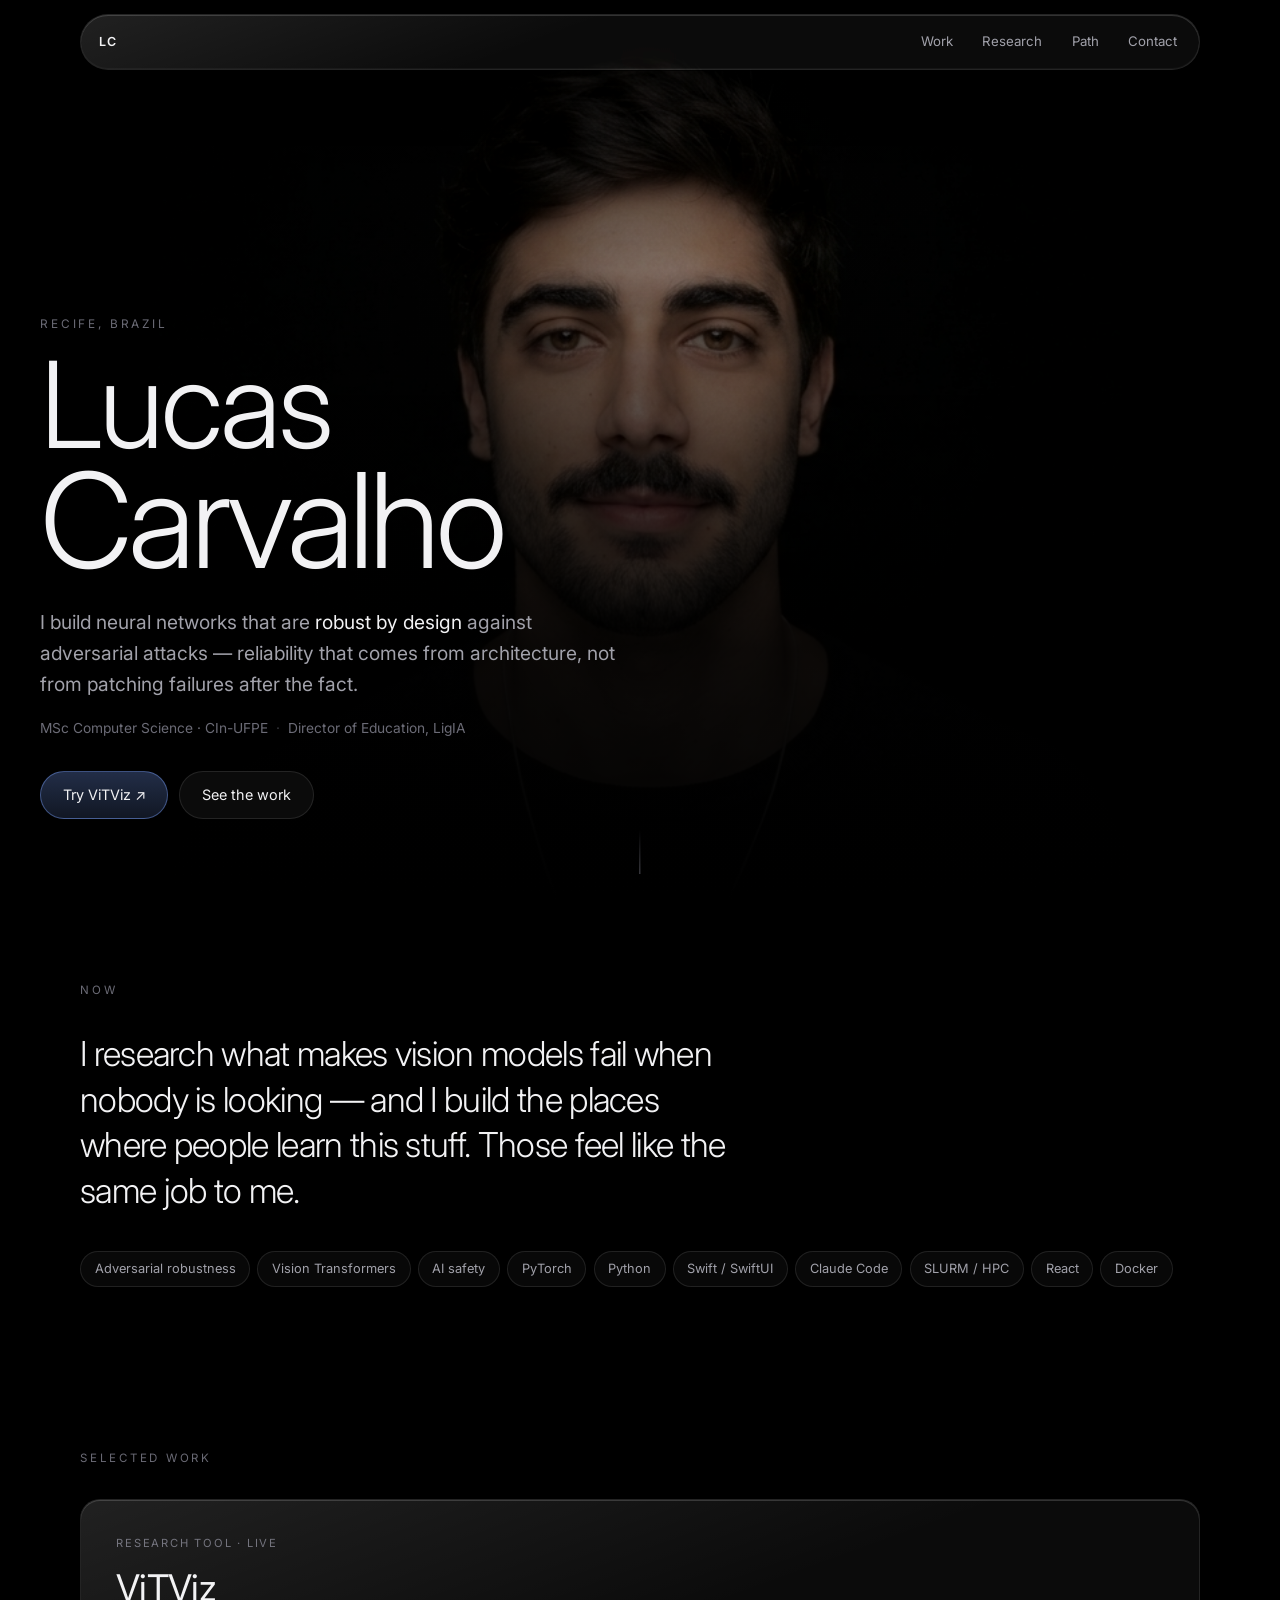
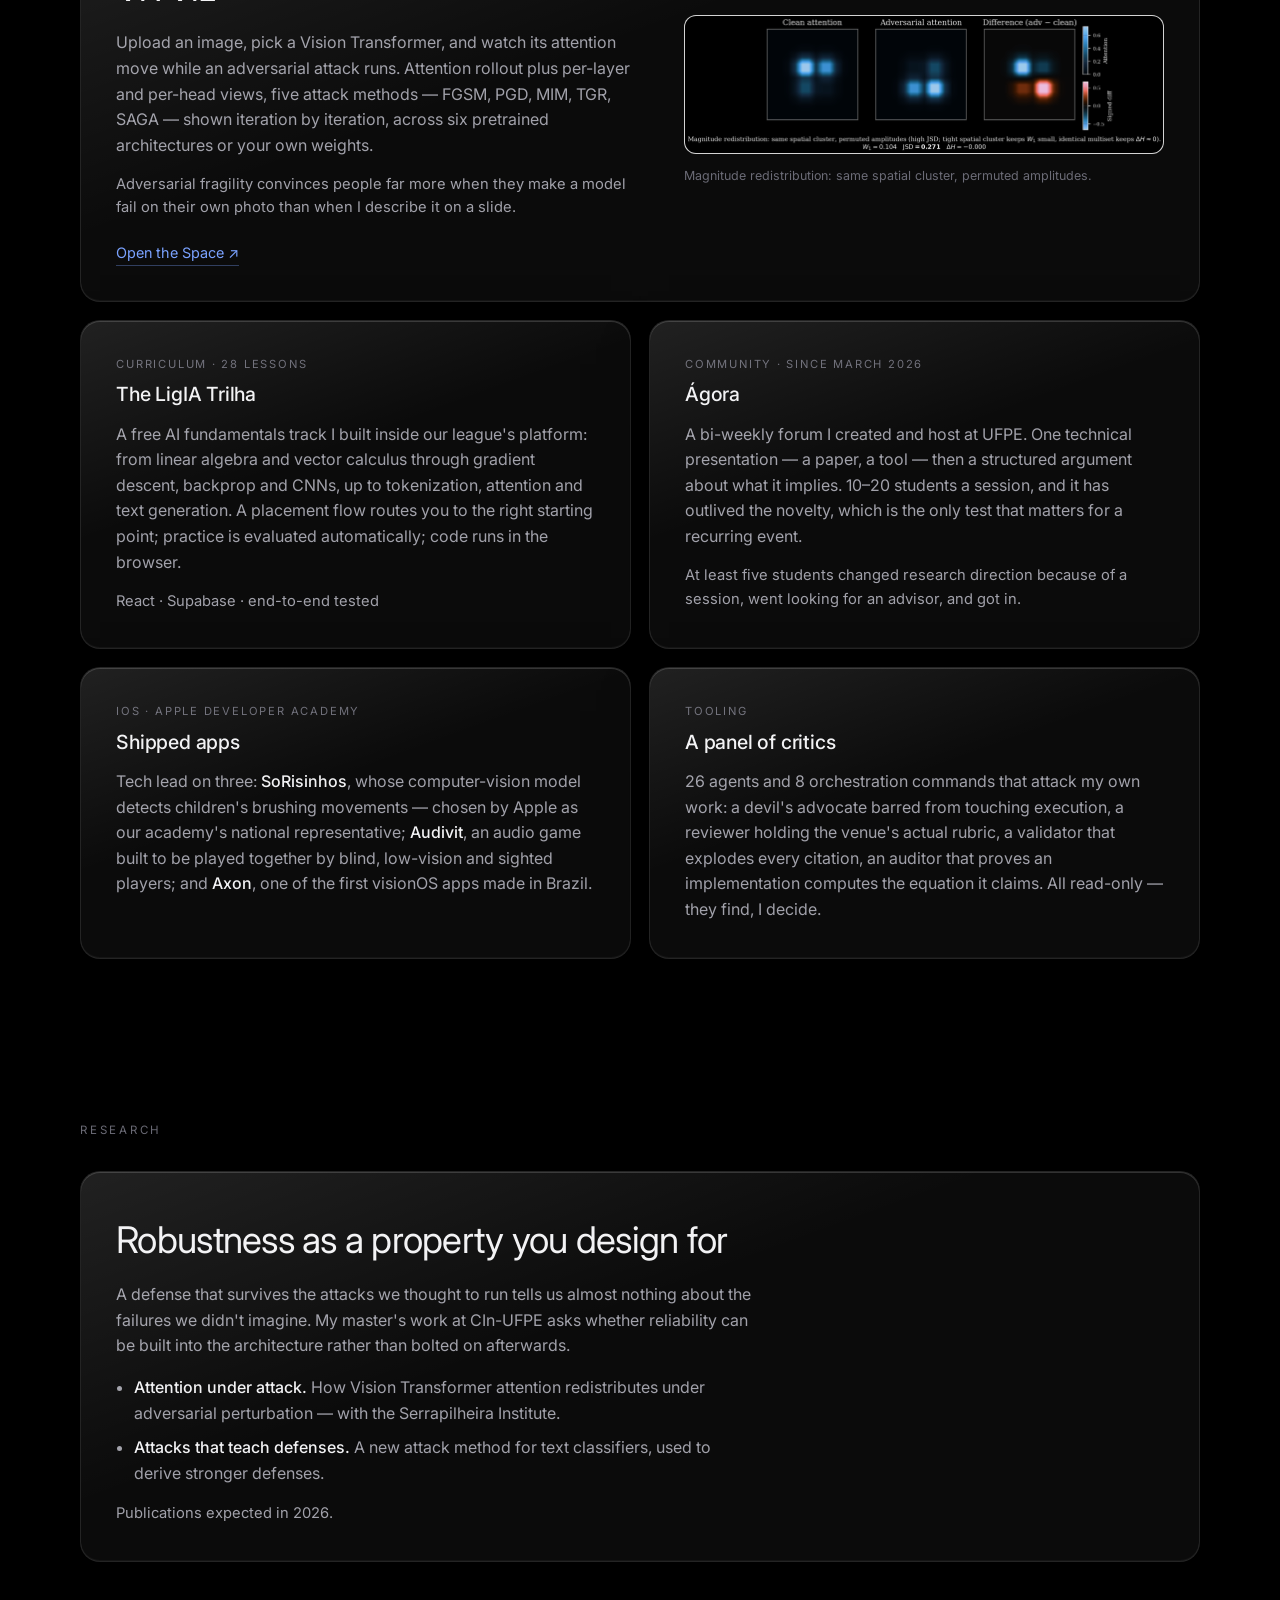
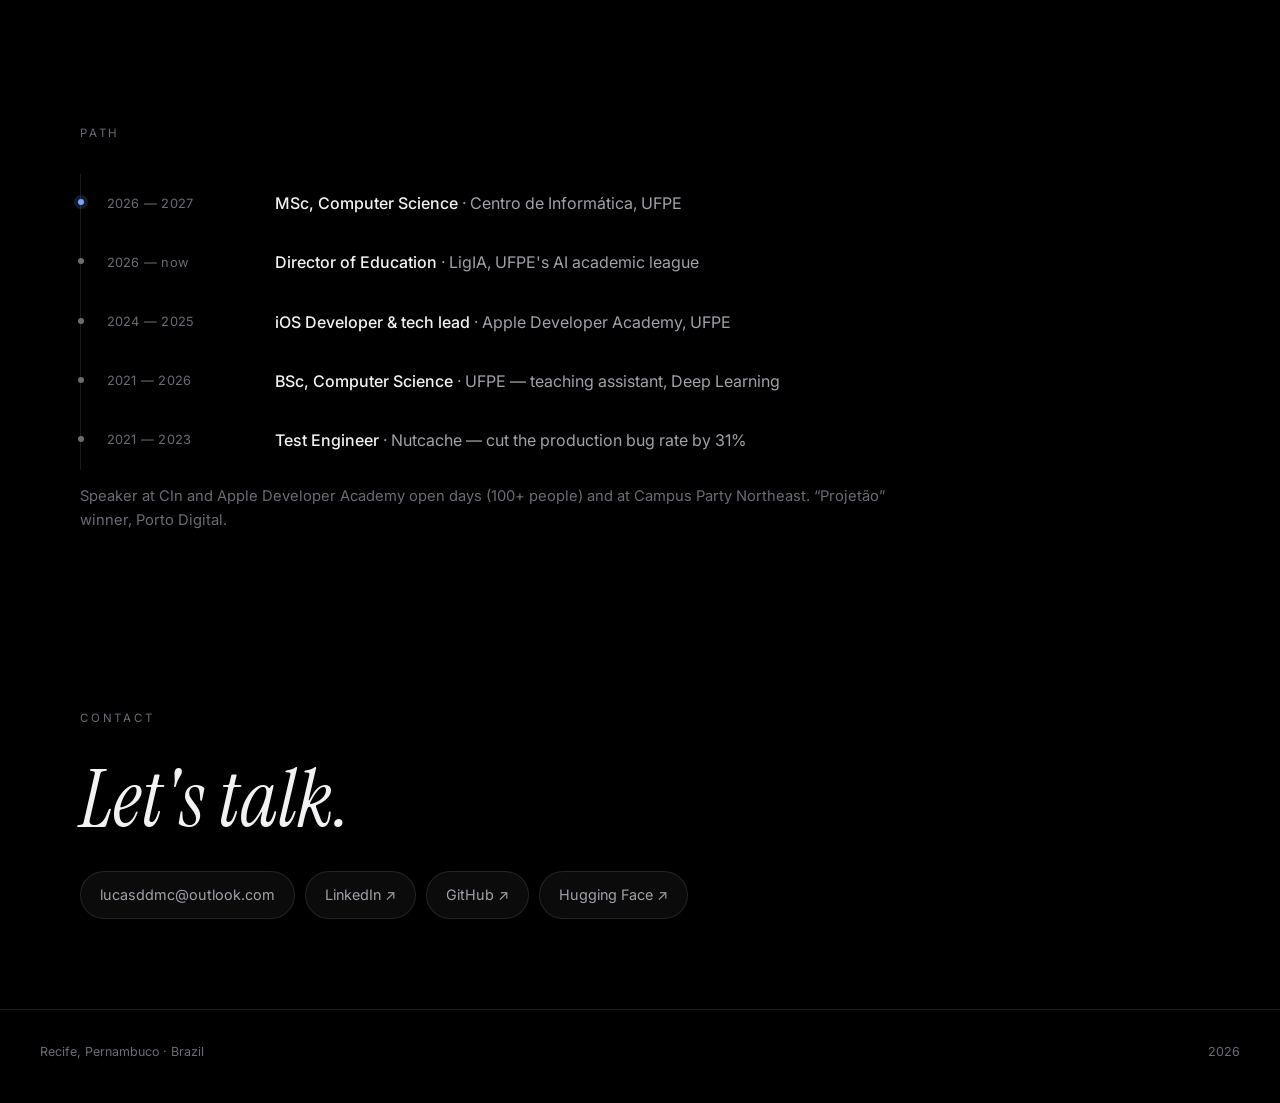
==== index.html @ 3b8b15ee "Personal site: black glass portfolio with scroll-driven animation Static single-page site — no build" ====
<!DOCTYPE html>
<html lang="en">
<head>
<meta charset="utf-8">
<meta name="viewport" content="width=device-width, initial-scale=1">
<title>Lucas Carvalho — Adversarial robustness, CIn-UFPE</title>
<meta name="description" content="MSc student at CIn-UFPE researching deep neural networks robust by design against adversarial attacks. Director of Education at LigIA.">
<meta name="color-scheme" content="dark">
<meta property="og:title" content="Lucas Carvalho">
<meta property="og:description" content="Adversarial robustness by design. CIn-UFPE.">
<meta property="og:type" content="profile">
<link rel="preconnect" href="https://fonts.googleapis.com">
<link rel="preconnect" href="https://fonts.gstatic.com" crossorigin>
<link href="https://fonts.googleapis.com/css2?family=Inter:wght@300;400;500;600&family=Instrument+Serif:ital@0;1&display=swap" rel="stylesheet">
<link rel="stylesheet" href="styles.css">
</head>
<body>

<div class="progress" aria-hidden="true"></div>

<nav class="nav glass" aria-label="Primary">
  <a class="nav-mark" href="#top">LC</a>
  <div class="nav-links">
    <a href="#work">Work</a>
    <a href="#research">Research</a>
    <a href="#path">Path</a>
    <a href="#contact">Contact</a>
  </div>
</nav>

<!-- ───────────────────────── HERO ───────────────────────── -->
<header class="hero" id="top">
  <div class="hero-media" aria-hidden="true">
    <picture>
      <source media="(max-width: 820px)" srcset="assets/hero-portrait.jpg">
      <img src="assets/hero-landscape.jpg" alt="" fetchpriority="high">
    </picture>
    <div class="hero-scrim"></div>
  </div>

  <div class="hero-body">
    <p class="eyebrow">Recife, Brazil</p>
    <h1>Lucas<br><span class="surname">Carvalho</span></h1>
    <p class="lede">
      I build neural networks that are <em>robust by design</em> against adversarial
      attacks — reliability that comes from architecture, not from patching failures
      after the fact.
    </p>
    <div class="hero-meta">
      <span>MSc Computer Science · CIn-UFPE</span>
      <span class="dot">·</span>
      <span>Director of Education, LigIA</span>
    </div>
    <div class="hero-cta">
      <a class="btn btn-primary" href="https://huggingface.co/spaces/lucasddmc/ViTViz" target="_blank" rel="noopener">Try ViTViz ↗</a>
      <a class="btn" href="#work">See the work</a>
    </div>
  </div>

  <div class="scroll-hint" aria-hidden="true"><span></span></div>
</header>

<main>

<!-- ───────────────────────── NOW ───────────────────────── -->
<section class="section" id="now">
  <div class="wrap narrow reveal">
    <p class="kicker">Now</p>
    <p class="big-text">
      I research what makes vision models fail when nobody is looking — and I build
      the places where people learn this stuff. Those feel like the same job to me.
    </p>
    <div class="chips">
      <span>Adversarial robustness</span><span>Vision Transformers</span>
      <span>AI safety</span><span>PyTorch</span><span>Python</span>
      <span>Swift / SwiftUI</span><span>Claude Code</span><span>SLURM / HPC</span>
      <span>React</span><span>Docker</span>
    </div>
  </div>
</section>

<!-- ───────────────────────── WORK ───────────────────────── -->
<section class="section" id="work">
  <div class="wrap">
    <p class="kicker reveal">Selected work</p>

    <!-- ViTViz -->
    <article class="card glass reveal feature">
      <div class="card-copy">
        <p class="tag">Research tool · live</p>
        <h2>ViTViz</h2>
        <p>
          Upload an image, pick a Vision Transformer, and watch its attention move
          while an adversarial attack runs. Attention rollout plus per-layer and
          per-head views, five attack methods — FGSM, PGD, MIM, TGR, SAGA — shown
          iteration by iteration, across six pretrained architectures or your own
          weights.
        </p>
        <p class="muted">
          Adversarial fragility convinces people far more when they make a model
          fail on their own photo than when I describe it on a slide.
        </p>
        <a class="link" href="https://huggingface.co/spaces/lucasddmc/ViTViz" target="_blank" rel="noopener">Open the Space ↗</a>
      </div>
      <figure class="card-figure">
        <img class="invertible" src="assets/magnitude_redistribution.png" alt="Clean attention, adversarial attention, and their signed difference across a Vision Transformer">
        <figcaption>Magnitude redistribution: same spatial cluster, permuted amplitudes.</figcaption>
      </figure>
    </article>

    <div class="grid">
      <!-- Trilha -->
      <article class="card glass reveal">
        <p class="tag">Curriculum · 28 lessons</p>
        <h3>The LigIA Trilha</h3>
        <p>
          A free AI fundamentals track I built inside our league's platform: from
          linear algebra and vector calculus through gradient descent, backprop and
          CNNs, up to tokenization, attention and text generation. A placement flow
          routes you to the right starting point; practice is evaluated
          automatically; code runs in the browser.
        </p>
        <p class="muted">React · Supabase · end-to-end tested</p>
      </article>

      <!-- Ágora -->
      <article class="card glass reveal">
        <p class="tag">Community · since March 2026</p>
        <h3>Ágora</h3>
        <p>
          A bi-weekly forum I created and host at UFPE. One technical presentation —
          a paper, a tool — then a structured argument about what it implies.
          10–20 students a session, and it has outlived the novelty, which is the
          only test that matters for a recurring event.
        </p>
        <p class="muted">At least five students changed research direction because of a session, went looking for an advisor, and got in.</p>
      </article>

      <!-- Apple -->
      <article class="card glass reveal">
        <p class="tag">iOS · Apple Developer Academy</p>
        <h3>Shipped apps</h3>
        <p>
          Tech lead on three: <strong>SoRisinhos</strong>, whose computer-vision model
          detects children's brushing movements — chosen by Apple as our academy's
          national representative; <strong>Audivit</strong>, an audio game built to be
          played together by blind, low-vision and sighted players; and
          <strong>Axon</strong>, one of the first visionOS apps made in Brazil.
        </p>
      </article>

      <!-- Agents -->
      <article class="card glass reveal">
        <p class="tag">Tooling</p>
        <h3>A panel of critics</h3>
        <p>
          26 agents and 8 orchestration commands that attack my own work: a devil's
          advocate barred from touching execution, a reviewer holding the venue's
          actual rubric, a validator that explodes every citation, an auditor that
          proves an implementation computes the equation it claims. All read-only —
          they find, I decide.
        </p>
      </article>
    </div>
  </div>
</section>

<!-- ───────────────────────── RESEARCH ───────────────────────── -->
<section class="section" id="research">
  <div class="wrap narrow">
    <p class="kicker reveal">Research</p>
    <div class="card glass reveal">
      <h2>Robustness as a property you design for</h2>
      <p>
        A defense that survives the attacks we thought to run tells us almost nothing
        about the failures we didn't imagine. My master's work at CIn-UFPE asks
        whether reliability can be built into the architecture rather than bolted on
        afterwards.
      </p>
      <ul class="list">
        <li><strong>Attention under attack.</strong> How Vision Transformer attention redistributes under adversarial perturbation — with the Serrapilheira Institute.</li>
        <li><strong>Attacks that teach defenses.</strong> A new attack method for text classifiers, used to derive stronger defenses.</li>
      </ul>
      <p class="muted">Publications expected in 2026.</p>
    </div>
  </div>
</section>

<!-- ───────────────────────── PATH ───────────────────────── -->
<section class="section" id="path">
  <div class="wrap narrow">
    <p class="kicker reveal">Path</p>
    <ol class="timeline">
      <li class="reveal"><span class="when">2026 — 2027</span><span class="what"><strong>MSc, Computer Science</strong> · Centro de Informática, UFPE</span></li>
      <li class="reveal"><span class="when">2026 — now</span><span class="what"><strong>Director of Education</strong> · LigIA, UFPE's AI academic league</span></li>
      <li class="reveal"><span class="when">2024 — 2025</span><span class="what"><strong>iOS Developer &amp; tech lead</strong> · Apple Developer Academy, UFPE</span></li>
      <li class="reveal"><span class="when">2021 — 2026</span><span class="what"><strong>BSc, Computer Science</strong> · UFPE — teaching assistant, Deep Learning</span></li>
      <li class="reveal"><span class="when">2021 — 2023</span><span class="what"><strong>Test Engineer</strong> · Nutcache — cut the production bug rate by 31%</span></li>
    </ol>
    <p class="muted reveal center">
      Speaker at CIn and Apple Developer Academy open days (100+ people) and at
      Campus Party Northeast. “Projetão” winner, Porto Digital.
    </p>
  </div>
</section>

<!-- ───────────────────────── CONTACT ───────────────────────── -->
<section class="section contact" id="contact">
  <div class="wrap narrow reveal">
    <p class="kicker">Contact</p>
    <h2 class="serif big">Let's talk.</h2>
    <div class="contact-links">
      <a href="mailto:lucasddmc@outlook.com">lucasddmc@outlook.com</a>
      <a href="https://www.linkedin.com/in/lucas-carvalho-computer-science" target="_blank" rel="noopener">LinkedIn ↗</a>
      <a href="https://github.com/lucasddmc" target="_blank" rel="noopener">GitHub ↗</a>
      <a href="https://huggingface.co/spaces/lucasddmc/ViTViz" target="_blank" rel="noopener">Hugging Face ↗</a>
    </div>
  </div>
</section>

</main>

<footer class="footer">
  <span>Recife, Pernambuco · Brazil</span>
  <span id="year"></span>
</footer>

<script src="main.js" defer></script>
</body>
</html>
---- styles.css ----
/* ============================================================
   Lucas Carvalho — portfolio
   Pure black · liquid glass · scroll-driven animation
   ============================================================ */

:root{
  --bg:            #000000;
  --bg-raise:      #08080a;
  --ink:           #f2f2f4;
  --ink-dim:       #a1a1aa;
  --ink-faint:     #6b6b76;
  --accent:        #7aa2ff;
  --accent-warm:   #ffb08a;
  --rule:          rgba(255,255,255,.10);

  /* liquid glass */
  --glass-bg:      rgba(255,255,255,.045);
  --glass-brd:     rgba(255,255,255,.10);
  --glass-blur:    blur(22px) saturate(180%);
  --glass-shadow:
      inset 0 1px 0 rgba(255,255,255,.16),
      inset 0 -1px 0 rgba(255,255,255,.04),
      0 1px 0 rgba(0,0,0,.6),
      0 24px 60px -20px rgba(0,0,0,.9);

  --pad:           clamp(1.25rem, 4vw, 2.5rem);
  --maxw:          1120px;
  --radius:        20px;
}

*,*::before,*::after{ box-sizing:border-box; }

html{ scroll-behavior:smooth; }
@media (prefers-reduced-motion: reduce){ html{ scroll-behavior:auto; } }

body{
  margin:0;
  background:var(--bg);
  color:var(--ink);
  font-family:"Inter",-apple-system,BlinkMacSystemFont,"Segoe UI",Roboto,sans-serif;
  font-weight:400;
  line-height:1.6;
  -webkit-font-smoothing:antialiased;
  text-rendering:optimizeLegibility;
  overflow-x:hidden;
}

img{ max-width:100%; display:block; }
a{ color:inherit; }

.serif{ font-family:"Instrument Serif",Georgia,serif; font-weight:400; font-style:italic; }

/* ── ambient glow so pure black isn't flat ─────────────────── */
body::before{
  content:""; position:fixed; inset:0; pointer-events:none; z-index:0;
  background:
    radial-gradient(60rem 40rem at 78% -10%, rgba(122,162,255,.10), transparent 60%),
    radial-gradient(50rem 40rem at 8% 108%, rgba(255,176,138,.06), transparent 60%);
}

/* ── scroll progress (scroll-driven) ───────────────────────── */
.progress{
  position:fixed; top:0; left:0; height:2px; width:100%; z-index:60;
  transform-origin:0 50%; transform:scaleX(0);
  background:linear-gradient(90deg,var(--accent),var(--accent-warm));
  animation:grow linear both;
  animation-timeline:scroll(root block);
}
@keyframes grow{ to{ transform:scaleX(1); } }

/* ── glass primitive ───────────────────────────────────────── */
.glass{
  background:var(--glass-bg);
  border:1px solid var(--glass-brd);
  -webkit-backdrop-filter:var(--glass-blur);
  backdrop-filter:var(--glass-blur);
  box-shadow:var(--glass-shadow);
  position:relative;
  overflow:hidden;
}
/* specular sheen across the top edge */
.glass::after{
  content:""; position:absolute; inset:0; pointer-events:none;
  background:linear-gradient(160deg, rgba(255,255,255,.09) 0%, rgba(255,255,255,0) 42%);
}
@supports not ((backdrop-filter:blur(1px)) or (-webkit-backdrop-filter:blur(1px))){
  .glass{ background:rgba(20,20,24,.86); }
}

/* ── nav ───────────────────────────────────────────────────── */
.nav{
  position:fixed; z-index:50;
  top:.9rem; left:50%; transform:translateX(-50%);
  width:min(var(--maxw), calc(100vw - 2rem));
  display:flex; align-items:center; justify-content:space-between;
  padding:.5rem .5rem .5rem 1.1rem;
  border-radius:999px;
}
.nav-mark{
  font-weight:600; letter-spacing:.14em; font-size:.78rem;
  text-decoration:none; color:var(--ink);
}
.nav-links{ display:flex; gap:.15rem; }
.nav-links a{
  padding:.5rem .85rem; border-radius:999px;
  font-size:.83rem; color:var(--ink-dim); text-decoration:none;
  transition:color .25s ease, background .25s ease;
}
.nav-links a:hover{ color:var(--ink); background:rgba(255,255,255,.07); }
@media (max-width:560px){ .nav-links a:not(:last-child){ display:none; } }

/* ── hero ──────────────────────────────────────────────────── */
.hero{
  position:relative; z-index:1;
  min-height:100svh;
  display:flex; flex-direction:column; justify-content:flex-end;
  padding:0 var(--pad) clamp(3rem,9vh,6rem);
}
.hero-media{
  position:absolute; inset:0; overflow:hidden; z-index:-1;
  animation:heroOut linear both;
  animation-timeline:scroll(root block);
  animation-range:0 90vh;
}
@keyframes heroOut{
  to{ opacity:0; transform:scale(1.06); filter:blur(6px); }
}
.hero-media img{
  width:100%; height:100%; object-fit:cover;
  object-position:50% 30%;
  filter:grayscale(.08) contrast(1.04);
}
/* scrim: keeps the photo present but never fights the type */
.hero-scrim{
  position:absolute; inset:0;
  background:
    linear-gradient(180deg, rgba(0,0,0,.80) 0%, rgba(0,0,0,.30) 30%, rgba(0,0,0,.90) 72%, #000 100%),
    linear-gradient(90deg, rgba(0,0,0,.85) 0%, rgba(0,0,0,.20) 58%, rgba(0,0,0,.60) 100%);
}
@media (max-width:820px){
  .hero-media img{ object-position:50% 18%; }
  .hero-scrim{
    background:linear-gradient(180deg, rgba(0,0,0,.55) 0%, rgba(0,0,0,.25) 26%, rgba(0,0,0,.92) 72%, #000 100%);
  }
}

.hero-body{ max-width:min(46rem, 92vw); }
.eyebrow{
  margin:0 0 1rem; font-size:.74rem; letter-spacing:.24em; text-transform:uppercase;
  color:var(--ink-faint);
}
.hero h1{
  margin:0; font-weight:300; letter-spacing:-.03em; line-height:.92;
  font-size:clamp(3.2rem, 12vw, 7.5rem);
}
.hero h1 .surname{ display:inline-block; font-size:1.1em; letter-spacing:-.035em; color:var(--ink); }
.lede{
  margin:1.6rem 0 0; max-width:36rem;
  font-size:clamp(1rem,2.3vw,1.2rem); color:var(--ink-dim);
}
.lede em{ color:var(--ink); font-style:normal; }
.hero-meta{
  margin-top:1.1rem; display:flex; flex-wrap:wrap; gap:.5rem;
  font-size:.86rem; color:var(--ink-faint);
}
.dot{ opacity:.5; }
.hero-cta{ margin-top:2rem; display:flex; flex-wrap:wrap; gap:.7rem; }

.btn{
  display:inline-block; padding:.72rem 1.35rem; border-radius:999px;
  font-size:.9rem; text-decoration:none; color:var(--ink);
  border:1px solid var(--glass-brd); background:var(--glass-bg);
  -webkit-backdrop-filter:var(--glass-blur); backdrop-filter:var(--glass-blur);
  transition:transform .25s cubic-bezier(.2,.7,.3,1), background .25s ease, border-color .25s ease;
}
.btn:hover{ transform:translateY(-2px); background:rgba(255,255,255,.10); border-color:rgba(255,255,255,.2); }
.btn-primary{
  background:linear-gradient(180deg, rgba(122,162,255,.28), rgba(122,162,255,.14));
  border-color:rgba(122,162,255,.42);
}
.btn-primary:hover{ background:linear-gradient(180deg, rgba(122,162,255,.4), rgba(122,162,255,.2)); }

.scroll-hint{
  position:absolute; left:50%; bottom:1.6rem; transform:translateX(-50%);
  width:1px; height:44px; background:linear-gradient(180deg, transparent, var(--ink-faint));
  animation:heroOut linear both; animation-timeline:scroll(root block); animation-range:0 40vh;
}

/* ── layout ────────────────────────────────────────────────── */
.section{ position:relative; z-index:1; padding:clamp(4rem,9vh,6.5rem) var(--pad); }
.wrap{ width:100%; max-width:var(--maxw); margin-inline:auto; }
.wrap.narrow{ max-width:var(--maxw); }   /* mesmo trilho esquerdo de todas as seções */
.center{ max-width:52rem; }

.kicker{
  margin:0 0 2rem; font-size:.72rem; letter-spacing:.24em;
  text-transform:uppercase; color:var(--ink-faint);
}
.big-text{
  margin:0 0 2.4rem; max-width:42rem; font-weight:300; letter-spacing:-.02em; line-height:1.32;
  font-size:clamp(1.35rem,3.6vw,2.15rem); color:var(--ink);
}
.muted{ color:var(--ink-faint); font-size:.92rem; }

/* chips */
.chips{ display:flex; flex-wrap:wrap; gap:.45rem; }
.chips span{
  padding:.4rem .85rem; border-radius:999px; font-size:.8rem; color:var(--ink-dim);
  border:1px solid var(--rule); background:rgba(255,255,255,.03);
}

/* ── cards ─────────────────────────────────────────────────── */
.card{
  border-radius:var(--radius);
  padding:clamp(1.4rem,3.2vw,2.2rem);
  transition:transform .4s cubic-bezier(.2,.7,.3,1), border-color .4s ease, background .4s ease;
}
.card:hover{
  transform:translateY(-3px);
  border-color:rgba(255,255,255,.18);
  background:rgba(255,255,255,.06);
}
@media (prefers-reduced-motion: reduce){ .card:hover{ transform:none; } }
.card h2{ margin:.2rem 0 .8rem; font-weight:400; letter-spacing:-.02em; font-size:clamp(1.6rem,4vw,2.3rem); }
.card h3{ margin:.2rem 0 .7rem; font-weight:500; letter-spacing:-.01em; font-size:1.22rem; }
.card p{ margin:0 0 .9rem; color:var(--ink-dim); max-width:64ch; }
.card p:last-child{ margin-bottom:0; }
.card strong{ color:var(--ink); font-weight:500; }
.tag{
  font-size:.7rem !important; letter-spacing:.16em; text-transform:uppercase;
  color:var(--ink-faint) !important; margin:0 0 .35rem !important;
}

.feature{
  display:grid; gap:clamp(1.4rem,3vw,2.4rem);
  grid-template-columns:1.05fr .95fr; align-items:center;
  margin-bottom:1.1rem;
}
@media (max-width:860px){ .feature{ grid-template-columns:1fr; } }
.card-figure{ margin:0; }
.card-figure img{
  border-radius:12px; border:1px solid var(--rule); background:#fff;
}
/* matplotlib figures are white — flip them into the dark */
.invertible{ filter:invert(1) hue-rotate(180deg) saturate(1.15) brightness(.92); background:#000 !important; }
.card-figure figcaption{ margin-top:.7rem; font-size:.78rem; color:var(--ink-faint); }

.grid{ display:grid; gap:1.1rem; grid-template-columns:repeat(2,1fr); }
@media (max-width:780px){ .grid{ grid-template-columns:1fr; } }

.link{
  display:inline-block; margin-top:.4rem; font-size:.9rem;
  color:var(--accent); text-decoration:none;
  border-bottom:1px solid rgba(122,162,255,.35); padding-bottom:1px;
}
.link:hover{ border-bottom-color:var(--accent); }

.list{ margin:1rem 0; padding-left:1.1rem; color:var(--ink-dim); max-width:64ch; }
.list li{ margin-bottom:.55rem; }

/* ── timeline ──────────────────────────────────────────────── */
.timeline{ list-style:none; margin:0; padding:0; max-width:52rem; border-left:1px solid var(--rule); }
.timeline li{
  display:grid; grid-template-columns:9.5rem 1fr; gap:1rem;
  padding:1.05rem 0 1.05rem 1.6rem; position:relative;
}
.timeline li::before{
  content:""; position:absolute; left:-3.5px; top:1.55rem;
  width:6px; height:6px; border-radius:50%;
  background:var(--ink-faint); transition:background .3s ease;
}
.timeline li:first-child::before{ background:var(--accent); box-shadow:0 0 0 4px rgba(122,162,255,.16); }
.when{ font-size:.8rem; color:var(--ink-faint); letter-spacing:.02em; padding-top:.15rem; }
.what{ color:var(--ink-dim); }
.what strong{ color:var(--ink); font-weight:500; }
@media (max-width:640px){
  .timeline li{ grid-template-columns:1fr; gap:.15rem; }
}

/* ── contact ───────────────────────────────────────────────── */
.contact{ padding-bottom:clamp(4rem,10vh,7rem); }
.big{ font-size:clamp(2.6rem,9vw,5rem); margin:.2rem 0 2rem; line-height:1; }
.contact-links{ display:flex; flex-wrap:wrap; gap:.6rem; }
.contact-links a{
  padding:.7rem 1.2rem; border-radius:999px; font-size:.9rem;
  text-decoration:none; color:var(--ink-dim);
  border:1px solid var(--glass-brd); background:var(--glass-bg);
  -webkit-backdrop-filter:var(--glass-blur); backdrop-filter:var(--glass-blur);
  transition:color .25s ease, transform .25s cubic-bezier(.2,.7,.3,1), background .25s ease;
}
.contact-links a:hover{ color:var(--ink); transform:translateY(-2px); background:rgba(255,255,255,.09); }

.footer{
  position:relative; z-index:1;
  display:flex; justify-content:space-between; gap:1rem; flex-wrap:wrap;
  padding:2rem var(--pad) 2.6rem;
  border-top:1px solid var(--rule);
  font-size:.78rem; color:var(--ink-faint);
}

/* ── scroll-driven reveals ─────────────────────────────────── */
.reveal{
  animation:rise linear both;
  animation-timeline:view();
  animation-range:entry 8% cover 26%;
}
@keyframes rise{
  from{ opacity:0; transform:translateY(26px); filter:blur(5px); }
  to  { opacity:1; transform:none;            filter:blur(0);   }
}

/* fallback: no scroll-driven animation support → IntersectionObserver */
html.no-sda .reveal{
  opacity:0; transform:translateY(26px);
  transition:opacity .7s ease, transform .7s cubic-bezier(.2,.7,.3,1);
  animation:none;
}
html.no-sda .reveal.in{ opacity:1; transform:none; }
html.no-sda .progress,
html.no-sda .scroll-hint{ animation:none; }
html.no-sda .hero-media{ animation:none; }

@media (prefers-reduced-motion: reduce){
  .reveal,.progress,.hero-media,.scroll-hint{ animation:none !important; }
  .reveal{ opacity:1 !important; transform:none !important; filter:none !important; }
  html.no-sda .reveal{ opacity:1; transform:none; }
  .btn:hover,.contact-links a:hover{ transform:none; }
}
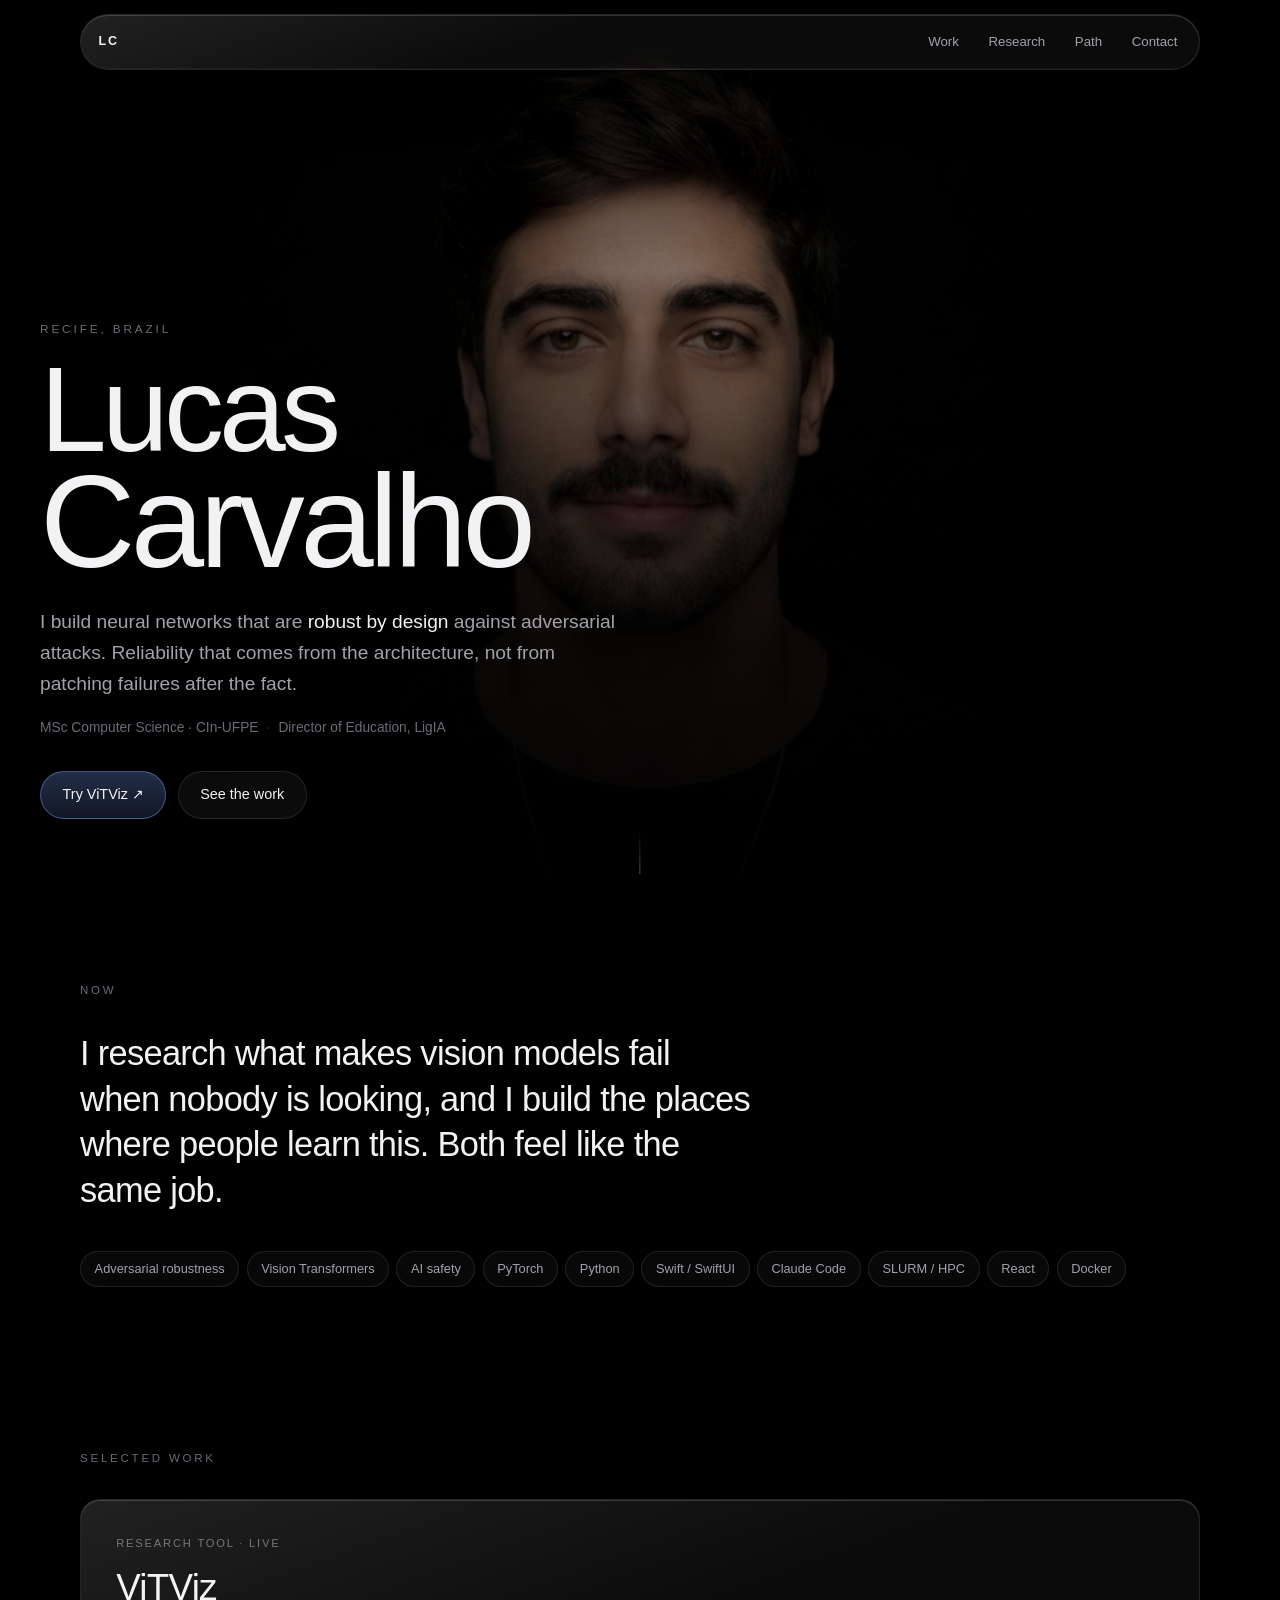
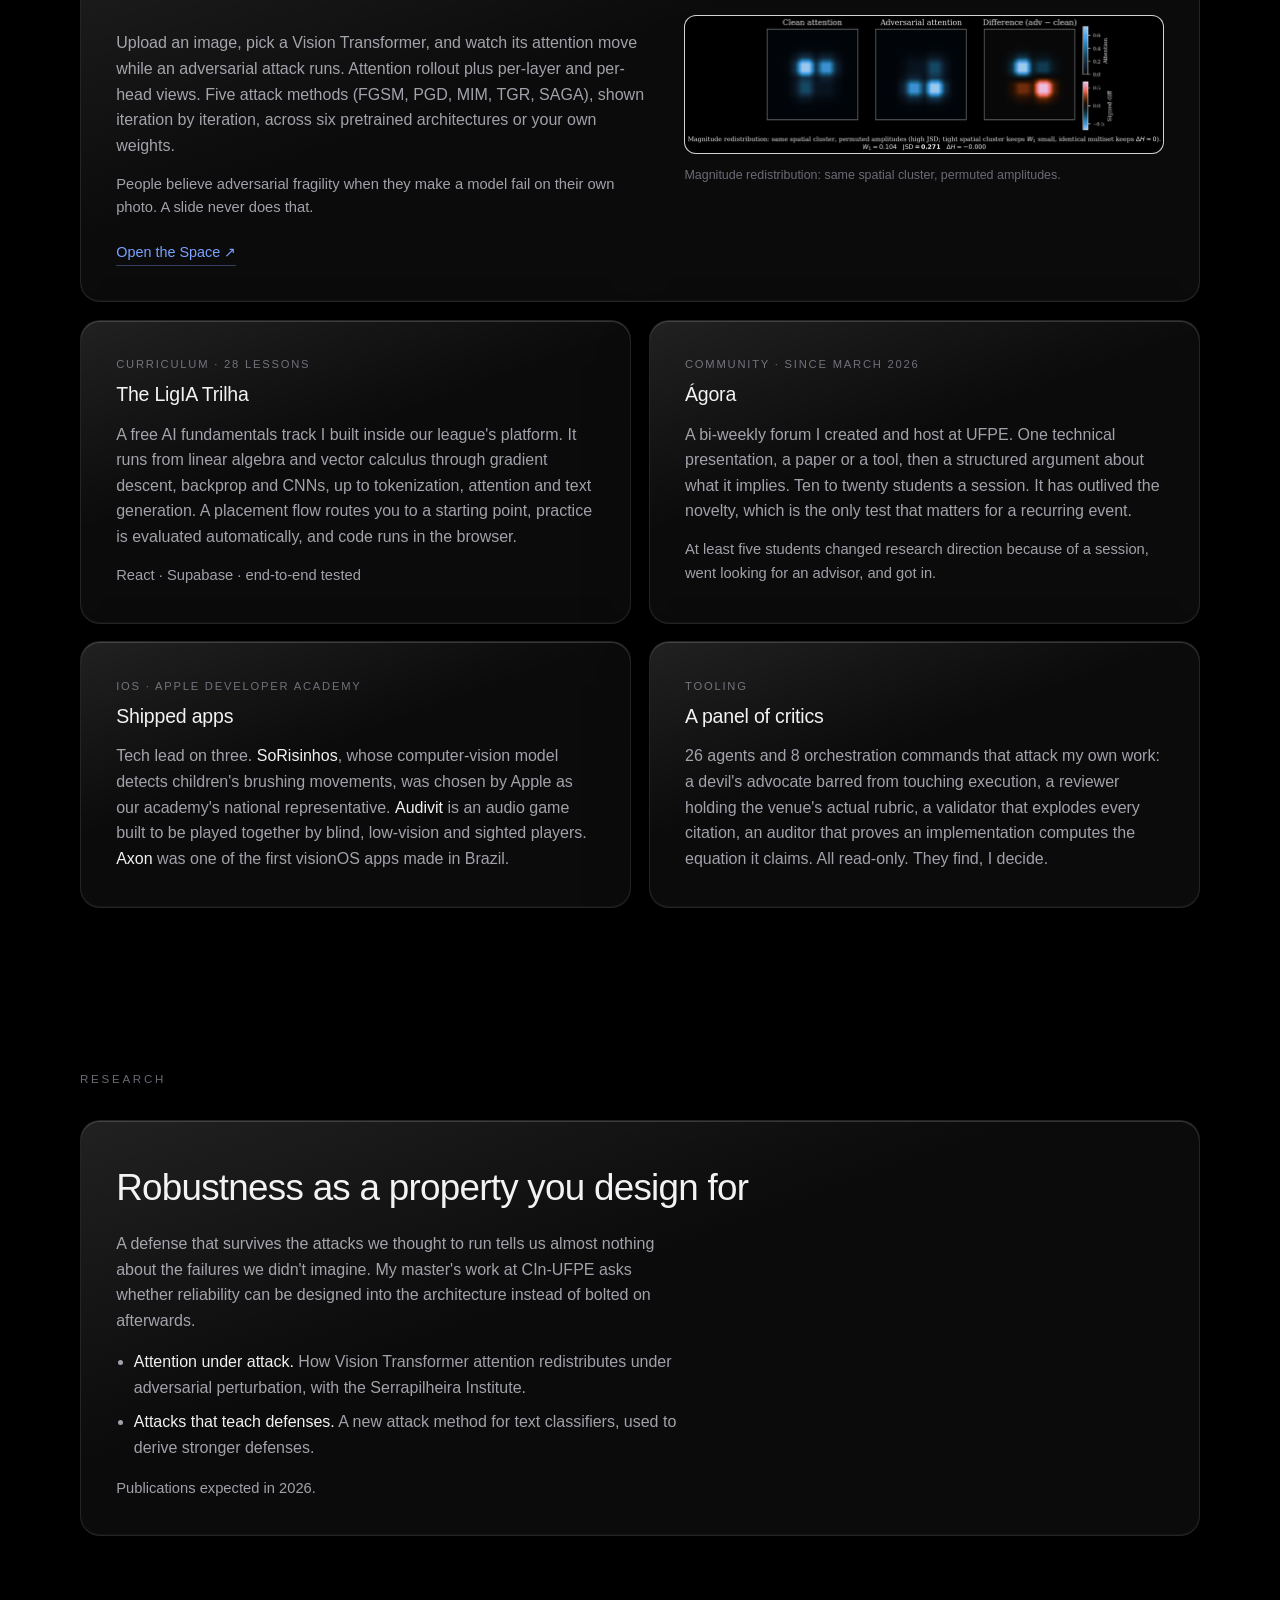
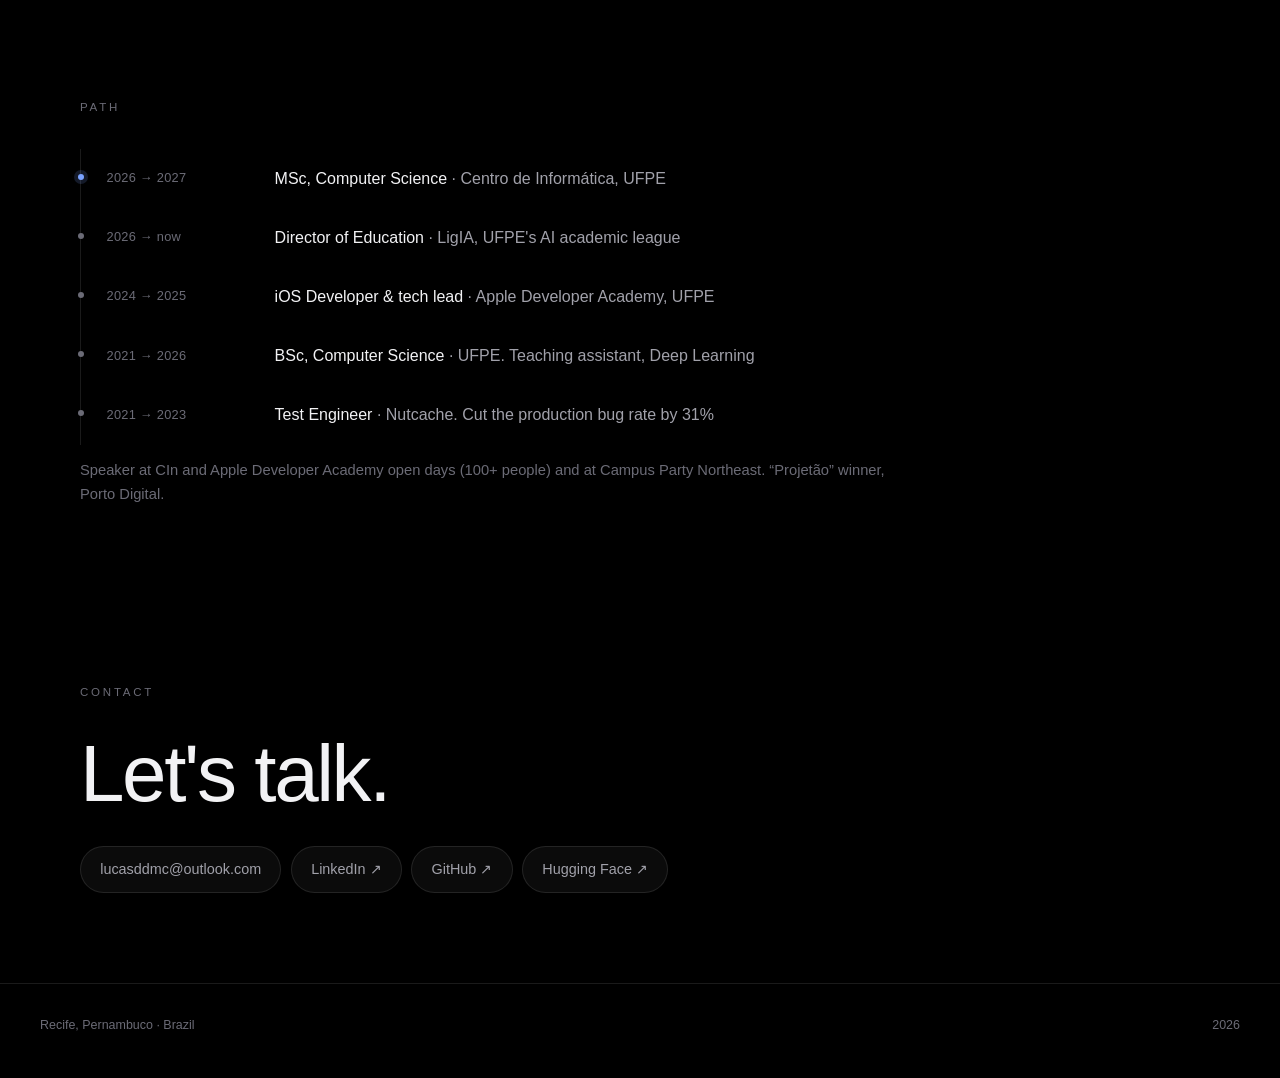
==== commit 8f23c582: "Rewrite the copy and change the typeface Copy: removed every em-dash from running prose, cut the sta" ====
--- a/index.html
+++ b/index.html
@@ -3,15 +3,15 @@
 <head>
 <meta charset="utf-8">
 <meta name="viewport" content="width=device-width, initial-scale=1">
-<title>Lucas Carvalho — Adversarial robustness, CIn-UFPE</title>
+<title>Lucas Carvalho · Adversarial robustness, CIn-UFPE</title>
 <meta name="description" content="MSc student at CIn-UFPE researching deep neural networks robust by design against adversarial attacks. Director of Education at LigIA.">
 <meta name="color-scheme" content="dark">
 <meta property="og:title" content="Lucas Carvalho">
 <meta property="og:description" content="Adversarial robustness by design. CIn-UFPE.">
 <meta property="og:type" content="profile">
-<link rel="preconnect" href="https://fonts.googleapis.com">
-<link rel="preconnect" href="https://fonts.gstatic.com" crossorigin>
-<link href="https://fonts.googleapis.com/css2?family=Inter:wght@300;400;500;600&family=Instrument+Serif:ital@0;1&display=swap" rel="stylesheet">
+<link rel="preconnect" href="https://api.fontshare.com">
+<link rel="preconnect" href="https://cdn.fontshare.com" crossorigin>
+<link rel="stylesheet" href="https://api.fontshare.com/v2/css?f%5B%5D=satoshi@300,400,500,700&f%5B%5D=switzer@300,400,500&display=swap">
 <link rel="stylesheet" href="styles.css">
 </head>
 <body>
@@ -43,8 +43,8 @@
     <h1>Lucas<br><span class="surname">Carvalho</span></h1>
     <p class="lede">
       I build neural networks that are <em>robust by design</em> against adversarial
-      attacks — reliability that comes from architecture, not from patching failures
-      after the fact.
+      attacks. Reliability that comes from the architecture, not from patching
+      failures after the fact.
     </p>
     <div class="hero-meta">
       <span>MSc Computer Science · CIn-UFPE</span>
@@ -67,8 +67,8 @@
   <div class="wrap narrow reveal">
     <p class="kicker">Now</p>
     <p class="big-text">
-      I research what makes vision models fail when nobody is looking — and I build
-      the places where people learn this stuff. Those feel like the same job to me.
+      I research what makes vision models fail when nobody is looking, and I build
+      the places where people learn this. Both feel like the same job.
     </p>
     <div class="chips">
       <span>Adversarial robustness</span><span>Vision Transformers</span>
@@ -92,13 +92,13 @@
         <p>
           Upload an image, pick a Vision Transformer, and watch its attention move
           while an adversarial attack runs. Attention rollout plus per-layer and
-          per-head views, five attack methods — FGSM, PGD, MIM, TGR, SAGA — shown
+          per-head views. Five attack methods (FGSM, PGD, MIM, TGR, SAGA), shown
           iteration by iteration, across six pretrained architectures or your own
           weights.
         </p>
         <p class="muted">
-          Adversarial fragility convinces people far more when they make a model
-          fail on their own photo than when I describe it on a slide.
+          People believe adversarial fragility when they make a model fail on their
+          own photo. A slide never does that.
         </p>
         <a class="link" href="https://huggingface.co/spaces/lucasddmc/ViTViz" target="_blank" rel="noopener">Open the Space ↗</a>
       </div>
@@ -114,11 +114,11 @@
         <p class="tag">Curriculum · 28 lessons</p>
         <h3>The LigIA Trilha</h3>
         <p>
-          A free AI fundamentals track I built inside our league's platform: from
-          linear algebra and vector calculus through gradient descent, backprop and
-          CNNs, up to tokenization, attention and text generation. A placement flow
-          routes you to the right starting point; practice is evaluated
-          automatically; code runs in the browser.
+          A free AI fundamentals track I built inside our league's platform. It runs
+          from linear algebra and vector calculus through gradient descent, backprop
+          and CNNs, up to tokenization, attention and text generation. A placement
+          flow routes you to a starting point, practice is evaluated automatically,
+          and code runs in the browser.
         </p>
         <p class="muted">React · Supabase · end-to-end tested</p>
       </article>
@@ -128,9 +128,9 @@
         <p class="tag">Community · since March 2026</p>
         <h3>Ágora</h3>
         <p>
-          A bi-weekly forum I created and host at UFPE. One technical presentation —
-          a paper, a tool — then a structured argument about what it implies.
-          10–20 students a session, and it has outlived the novelty, which is the
+          A bi-weekly forum I created and host at UFPE. One technical presentation,
+          a paper or a tool, then a structured argument about what it implies. Ten
+          to twenty students a session. It has outlived the novelty, which is the
           only test that matters for a recurring event.
         </p>
         <p class="muted">At least five students changed research direction because of a session, went looking for an advisor, and got in.</p>
@@ -141,11 +141,11 @@
         <p class="tag">iOS · Apple Developer Academy</p>
         <h3>Shipped apps</h3>
         <p>
-          Tech lead on three: <strong>SoRisinhos</strong>, whose computer-vision model
-          detects children's brushing movements — chosen by Apple as our academy's
-          national representative; <strong>Audivit</strong>, an audio game built to be
-          played together by blind, low-vision and sighted players; and
-          <strong>Axon</strong>, one of the first visionOS apps made in Brazil.
+          Tech lead on three. <strong>SoRisinhos</strong>, whose computer-vision model
+          detects children's brushing movements, was chosen by Apple as our academy's
+          national representative. <strong>Audivit</strong> is an audio game built to
+          be played together by blind, low-vision and sighted players.
+          <strong>Axon</strong> was one of the first visionOS apps made in Brazil.
         </p>
       </article>
 
@@ -157,8 +157,8 @@
           26 agents and 8 orchestration commands that attack my own work: a devil's
           advocate barred from touching execution, a reviewer holding the venue's
           actual rubric, a validator that explodes every citation, an auditor that
-          proves an implementation computes the equation it claims. All read-only —
-          they find, I decide.
+          proves an implementation computes the equation it claims. All read-only.
+          They find, I decide.
         </p>
       </article>
     </div>
@@ -174,11 +174,11 @@
       <p>
         A defense that survives the attacks we thought to run tells us almost nothing
         about the failures we didn't imagine. My master's work at CIn-UFPE asks
-        whether reliability can be built into the architecture rather than bolted on
-        afterwards.
+        whether reliability can be designed into the architecture instead of bolted
+        on afterwards.
       </p>
       <ul class="list">
-        <li><strong>Attention under attack.</strong> How Vision Transformer attention redistributes under adversarial perturbation — with the Serrapilheira Institute.</li>
+        <li><strong>Attention under attack.</strong> How Vision Transformer attention redistributes under adversarial perturbation, with the Serrapilheira Institute.</li>
         <li><strong>Attacks that teach defenses.</strong> A new attack method for text classifiers, used to derive stronger defenses.</li>
       </ul>
       <p class="muted">Publications expected in 2026.</p>
@@ -191,11 +191,11 @@
   <div class="wrap narrow">
     <p class="kicker reveal">Path</p>
     <ol class="timeline">
-      <li class="reveal"><span class="when">2026 — 2027</span><span class="what"><strong>MSc, Computer Science</strong> · Centro de Informática, UFPE</span></li>
-      <li class="reveal"><span class="when">2026 — now</span><span class="what"><strong>Director of Education</strong> · LigIA, UFPE's AI academic league</span></li>
-      <li class="reveal"><span class="when">2024 — 2025</span><span class="what"><strong>iOS Developer &amp; tech lead</strong> · Apple Developer Academy, UFPE</span></li>
-      <li class="reveal"><span class="when">2021 — 2026</span><span class="what"><strong>BSc, Computer Science</strong> · UFPE — teaching assistant, Deep Learning</span></li>
-      <li class="reveal"><span class="when">2021 — 2023</span><span class="what"><strong>Test Engineer</strong> · Nutcache — cut the production bug rate by 31%</span></li>
+      <li class="reveal"><span class="when">2026 → 2027</span><span class="what"><strong>MSc, Computer Science</strong> · Centro de Informática, UFPE</span></li>
+      <li class="reveal"><span class="when">2026 → now</span><span class="what"><strong>Director of Education</strong> · LigIA, UFPE's AI academic league</span></li>
+      <li class="reveal"><span class="when">2024 → 2025</span><span class="what"><strong>iOS Developer &amp; tech lead</strong> · Apple Developer Academy, UFPE</span></li>
+      <li class="reveal"><span class="when">2021 → 2026</span><span class="what"><strong>BSc, Computer Science</strong> · UFPE. Teaching assistant, Deep Learning</span></li>
+      <li class="reveal"><span class="when">2021 → 2023</span><span class="what"><strong>Test Engineer</strong> · Nutcache. Cut the production bug rate by 31%</span></li>
     </ol>
     <p class="muted reveal center">
       Speaker at CIn and Apple Developer Academy open days (100+ people) and at
@@ -208,7 +208,7 @@
 <section class="section contact" id="contact">
   <div class="wrap narrow reveal">
     <p class="kicker">Contact</p>
-    <h2 class="serif big">Let's talk.</h2>
+    <h2 class="big">Let's talk.</h2>
     <div class="contact-links">
       <a href="mailto:lucasddmc@outlook.com">lucasddmc@outlook.com</a>
       <a href="https://www.linkedin.com/in/lucas-carvalho-computer-science" target="_blank" rel="noopener">LinkedIn ↗</a>
--- a/styles.css
+++ b/styles.css
@@ -37,7 +37,8 @@
   margin:0;
   background:var(--bg);
   color:var(--ink);
-  font-family:"Inter",-apple-system,BlinkMacSystemFont,"Segoe UI",Roboto,sans-serif;
+  font-family:"Switzer",-apple-system,BlinkMacSystemFont,"SF Pro Text","Segoe UI",sans-serif;
+  font-feature-settings:"ss01","cv01";
   font-weight:400;
   line-height:1.6;
   -webkit-font-smoothing:antialiased;
@@ -48,7 +49,9 @@
 img{ max-width:100%; display:block; }
 a{ color:inherit; }
 
-.serif{ font-family:"Instrument Serif",Georgia,serif; font-weight:400; font-style:italic; }
+.display,.hero h1,.card h2,.card h3,.big-text,.big{
+  font-family:"Satoshi",-apple-system,BlinkMacSystemFont,"SF Pro Display",sans-serif;
+}
 
 /* ── ambient glow so pure black isn't flat ─────────────────── */
 body::before{
@@ -150,7 +153,7 @@
   color:var(--ink-faint);
 }
 .hero h1{
-  margin:0; font-weight:300; letter-spacing:-.03em; line-height:.92;
+  margin:0; font-weight:300; letter-spacing:-.04em; line-height:.9;
   font-size:clamp(3.2rem, 12vw, 7.5rem);
 }
 .hero h1 .surname{ display:inline-block; font-size:1.1em; letter-spacing:-.035em; color:var(--ink); }
@@ -221,7 +224,7 @@
   background:rgba(255,255,255,.06);
 }
 @media (prefers-reduced-motion: reduce){ .card:hover{ transform:none; } }
-.card h2{ margin:.2rem 0 .8rem; font-weight:400; letter-spacing:-.02em; font-size:clamp(1.6rem,4vw,2.3rem); }
+.card h2{ margin:.2rem 0 .8rem; font-weight:400; letter-spacing:-.025em; letter-spacing:-.02em; font-size:clamp(1.6rem,4vw,2.3rem); }
 .card h3{ margin:.2rem 0 .7rem; font-weight:500; letter-spacing:-.01em; font-size:1.22rem; }
 .card p{ margin:0 0 .9rem; color:var(--ink-dim); max-width:64ch; }
 .card p:last-child{ margin-bottom:0; }
@@ -279,7 +282,7 @@
 
 /* ── contact ───────────────────────────────────────────────── */
 .contact{ padding-bottom:clamp(4rem,10vh,7rem); }
-.big{ font-size:clamp(2.6rem,9vw,5rem); margin:.2rem 0 2rem; line-height:1; }
+.big{ font-size:clamp(2.6rem,9vw,5rem); margin:.2rem 0 2rem; line-height:1; font-weight:300; letter-spacing:-.03em; }
 .contact-links{ display:flex; flex-wrap:wrap; gap:.6rem; }
 .contact-links a{
   padding:.7rem 1.2rem; border-radius:999px; font-size:.9rem;
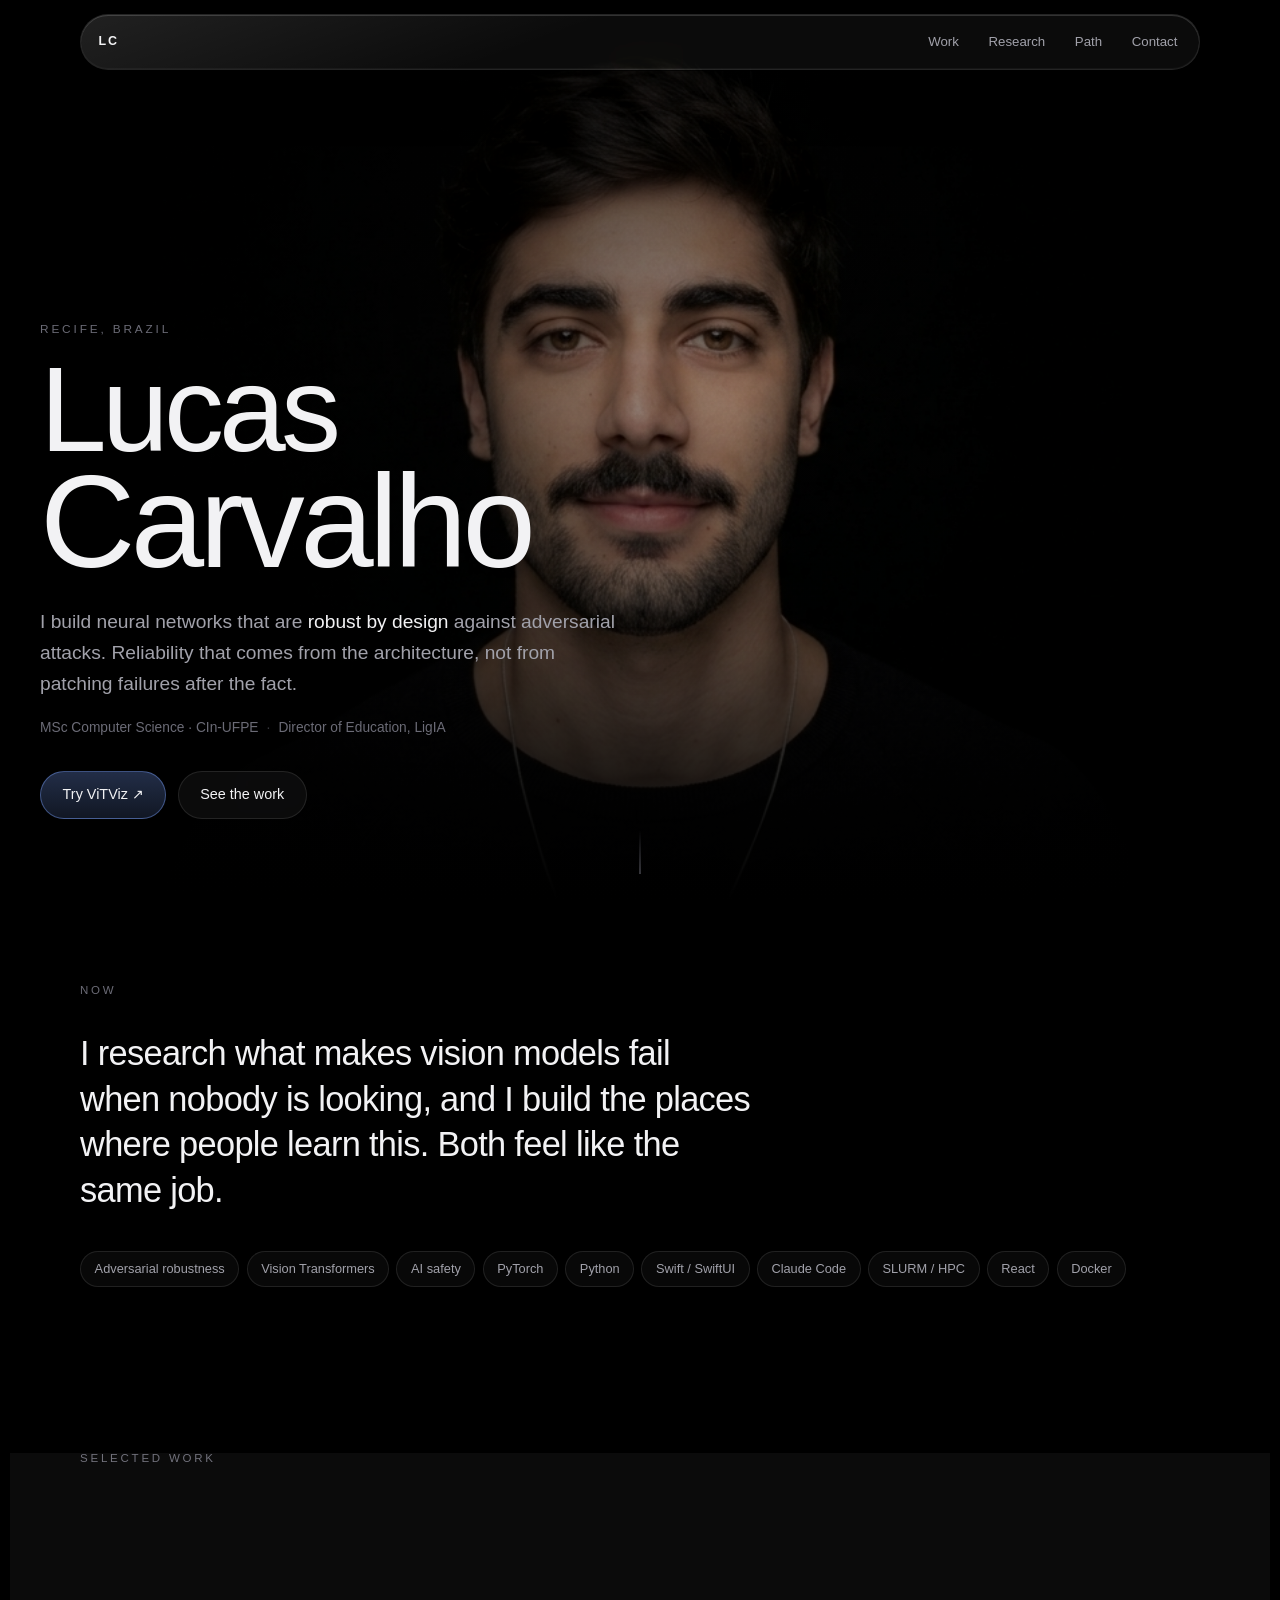
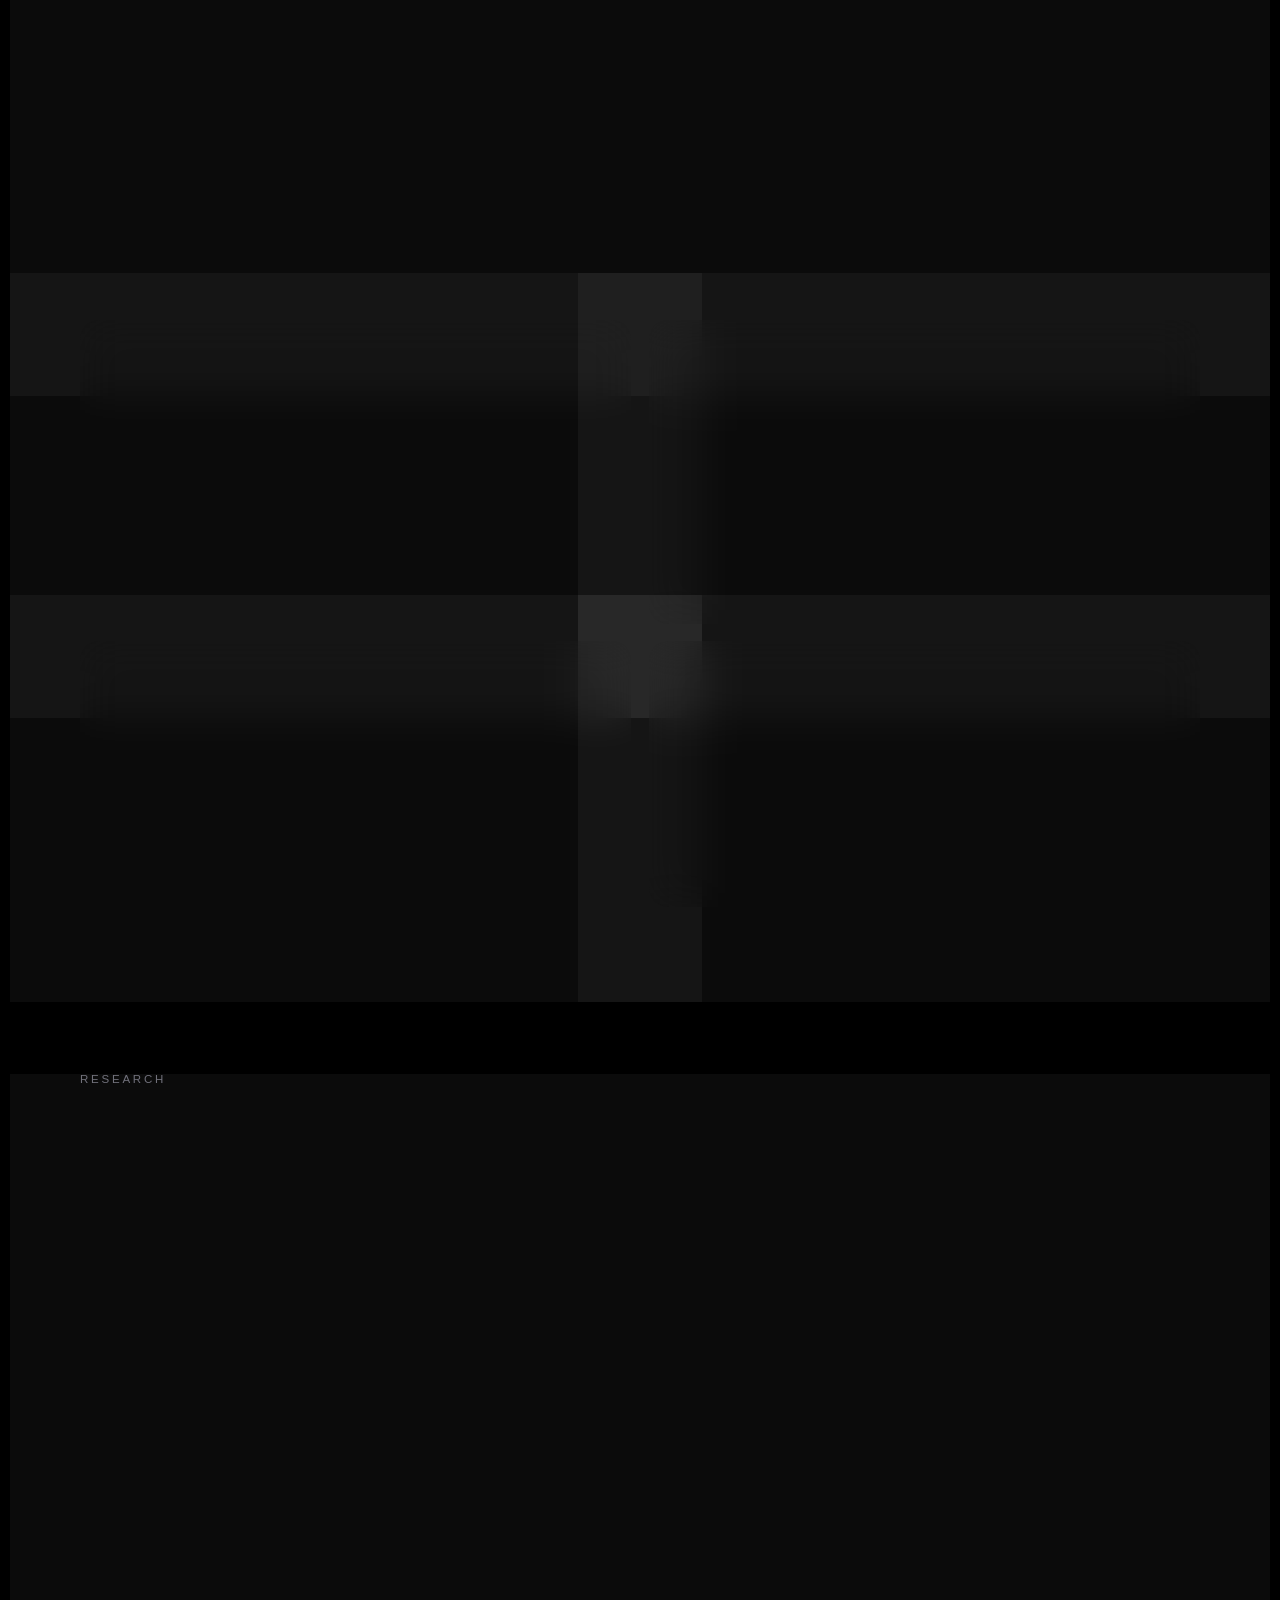
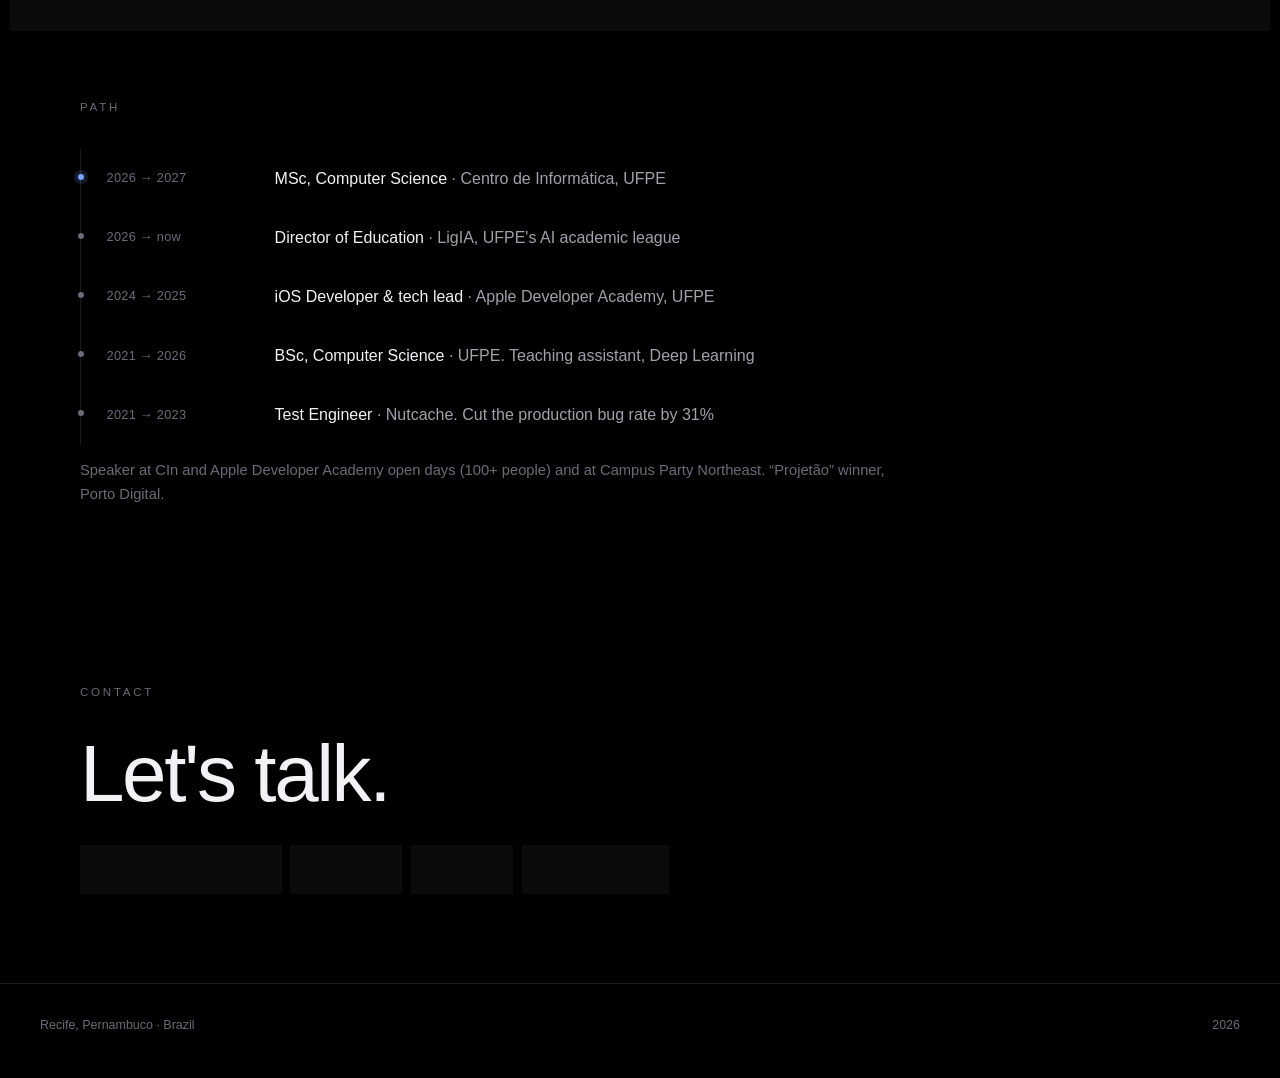
==== commit 575d72cd: "Hold the face on scroll and raise a veil over it The hero photo is now fixed instead of fading out. " ====
--- a/index.html
+++ b/index.html
@@ -37,6 +37,7 @@
     </picture>
     <div class="hero-scrim"></div>
   </div>
+  <div class="hero-veil" aria-hidden="true"></div>
 
   <div class="hero-body">
     <p class="eyebrow">Recife, Brazil</p>
@@ -213,7 +214,7 @@
       <a href="mailto:lucasddmc@outlook.com">lucasddmc@outlook.com</a>
       <a href="https://www.linkedin.com/in/lucas-carvalho-computer-science" target="_blank" rel="noopener">LinkedIn ↗</a>
       <a href="https://github.com/lucasddmc" target="_blank" rel="noopener">GitHub ↗</a>
-      <a href="https://huggingface.co/spaces/lucasddmc/ViTViz" target="_blank" rel="noopener">Hugging Face ↗</a>
+      <a href="https://huggingface.co/lucasddmc" target="_blank" rel="noopener">Hugging Face ↗</a>
     </div>
   </div>
 </section>
--- a/styles.css
+++ b/styles.css
@@ -120,14 +120,25 @@
   padding:0 var(--pad) clamp(3rem,9vh,6rem);
 }
 .hero-media{
-  position:absolute; inset:0; overflow:hidden; z-index:-1;
-  animation:heroOut linear both;
+  position:fixed; inset:0; overflow:hidden; z-index:-2;
+}
+
+/* véu: sobe com o scroll até cobrir o rosto */
+.hero-veil{
+  position:fixed; left:0; right:0; bottom:0; height:180vh; z-index:-1;
+  pointer-events:none;
+  background:linear-gradient(to top,
+      #000 0%, #000 52%,
+      rgba(0,0,0,.94) 64%, rgba(0,0,0,.72) 76%,
+      rgba(0,0,0,.34) 88%, rgba(0,0,0,0) 100%);
+  transform:translateY(100%);
+  animation:veilUp linear both;
   animation-timeline:scroll(root block);
-  animation-range:0 90vh;
-}
-@keyframes heroOut{
-  to{ opacity:0; transform:scale(1.06); filter:blur(6px); }
-}
+  animation-range:0 88vh;
+}
+@keyframes veilUp{ to{ transform:translateY(0); } }
+
+@keyframes heroOut{ to{ opacity:0; } }
 .hero-media img{
   width:100%; height:100%; object-fit:cover;
   object-position:50% 30%;
@@ -137,13 +148,13 @@
 .hero-scrim{
   position:absolute; inset:0;
   background:
-    linear-gradient(180deg, rgba(0,0,0,.80) 0%, rgba(0,0,0,.30) 30%, rgba(0,0,0,.90) 72%, #000 100%),
+    linear-gradient(180deg, rgba(0,0,0,.72) 0%, rgba(0,0,0,.18) 40%, rgba(0,0,0,.42) 72%, rgba(0,0,0,.88) 90%, #000 100%),
     linear-gradient(90deg, rgba(0,0,0,.85) 0%, rgba(0,0,0,.20) 58%, rgba(0,0,0,.60) 100%);
 }
 @media (max-width:820px){
   .hero-media img{ object-position:50% 18%; }
   .hero-scrim{
-    background:linear-gradient(180deg, rgba(0,0,0,.55) 0%, rgba(0,0,0,.25) 26%, rgba(0,0,0,.92) 72%, #000 100%);
+    background:linear-gradient(180deg, rgba(0,0,0,.48) 0%, rgba(0,0,0,.14) 36%, rgba(0,0,0,.45) 68%, rgba(0,0,0,.90) 88%, #000 100%);
   }
 }
 
@@ -321,10 +332,13 @@
 html.no-sda .reveal.in{ opacity:1; transform:none; }
 html.no-sda .progress,
 html.no-sda .scroll-hint{ animation:none; }
-html.no-sda .hero-media{ animation:none; }
+html.no-sda .hero-veil{ animation:none; }
 
 @media (prefers-reduced-motion: reduce){
-  .reveal,.progress,.hero-media,.scroll-hint{ animation:none !important; }
+.reveal,.progress,.hero-media,.hero-veil,.scroll-hint{ animation:none !important; }
+  /* sem movimento: a foto volta a rolar junto e o véu sai de cena */
+  .hero-media{ position:absolute !important; }
+  .hero-veil{ display:none !important; }
   .reveal{ opacity:1 !important; transform:none !important; filter:none !important; }
   html.no-sda .reveal{ opacity:1; transform:none; }
   .btn:hover,.contact-links a:hover{ transform:none; }
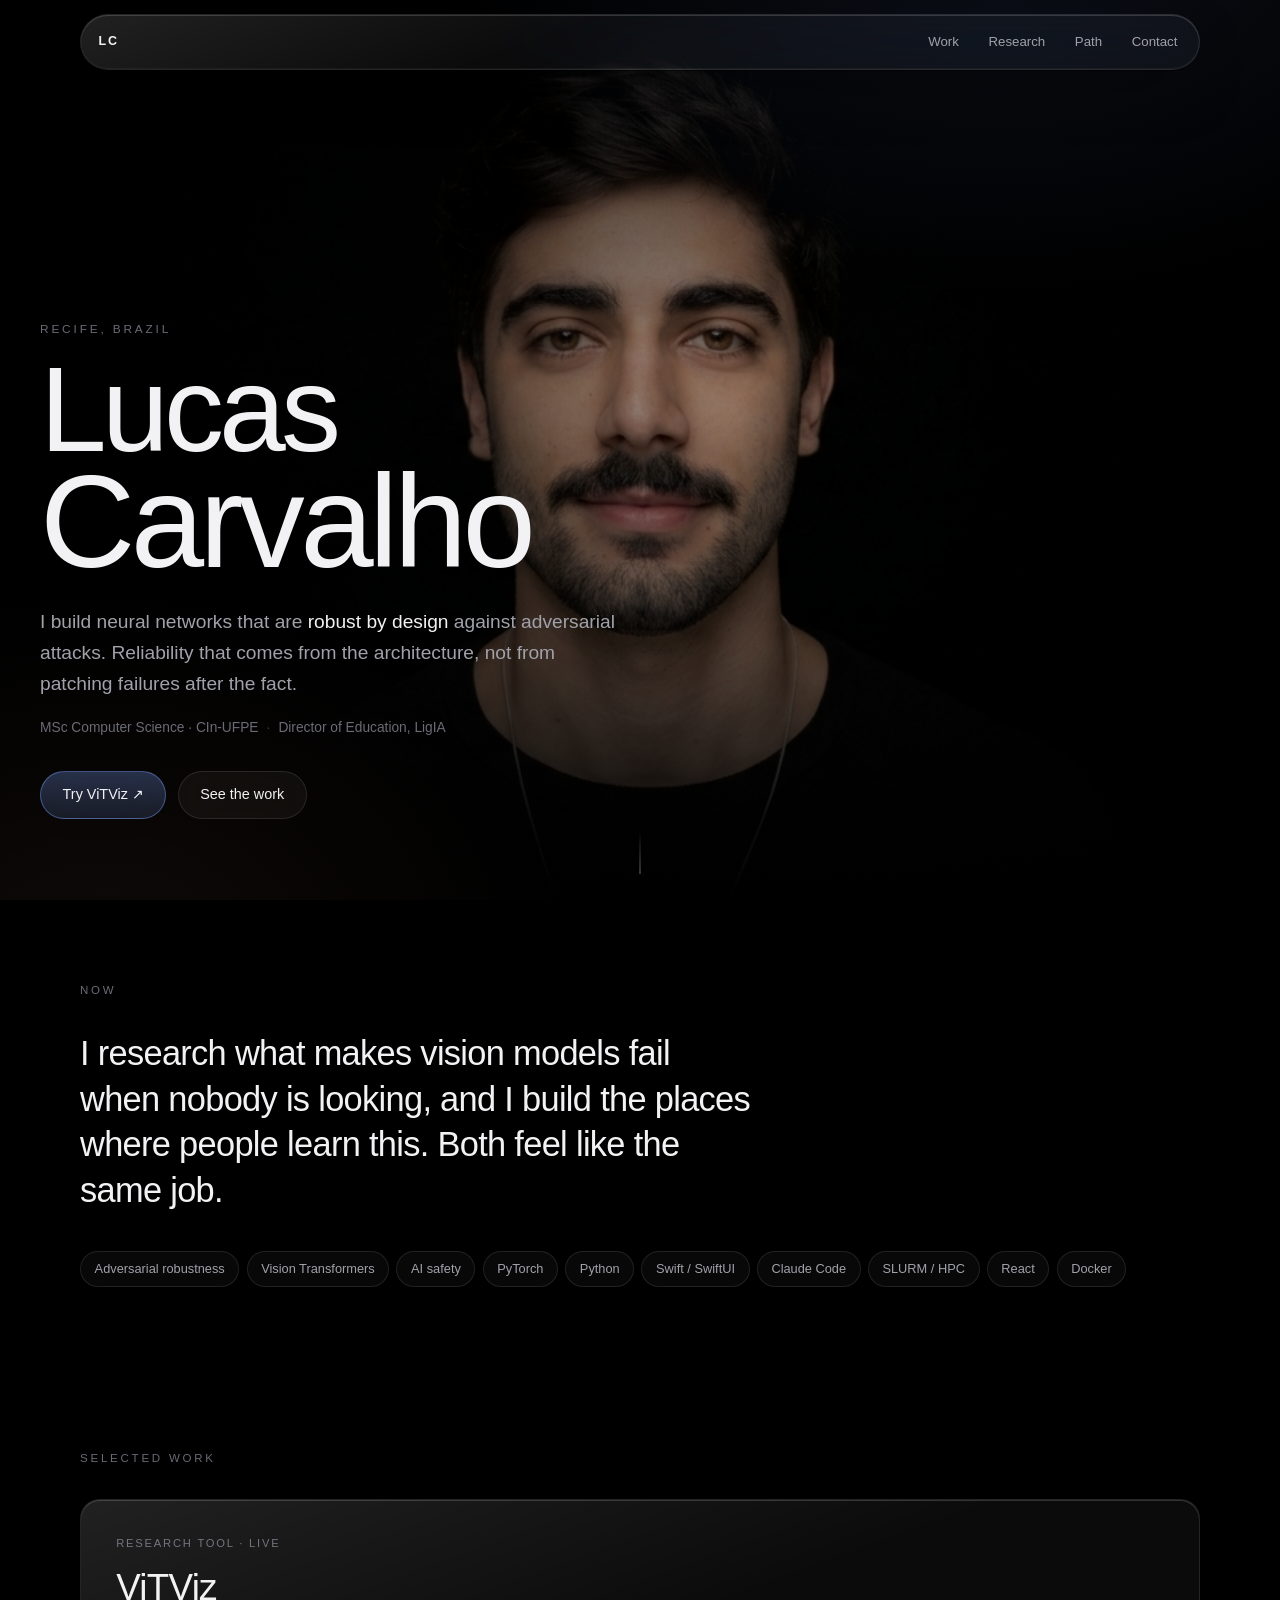
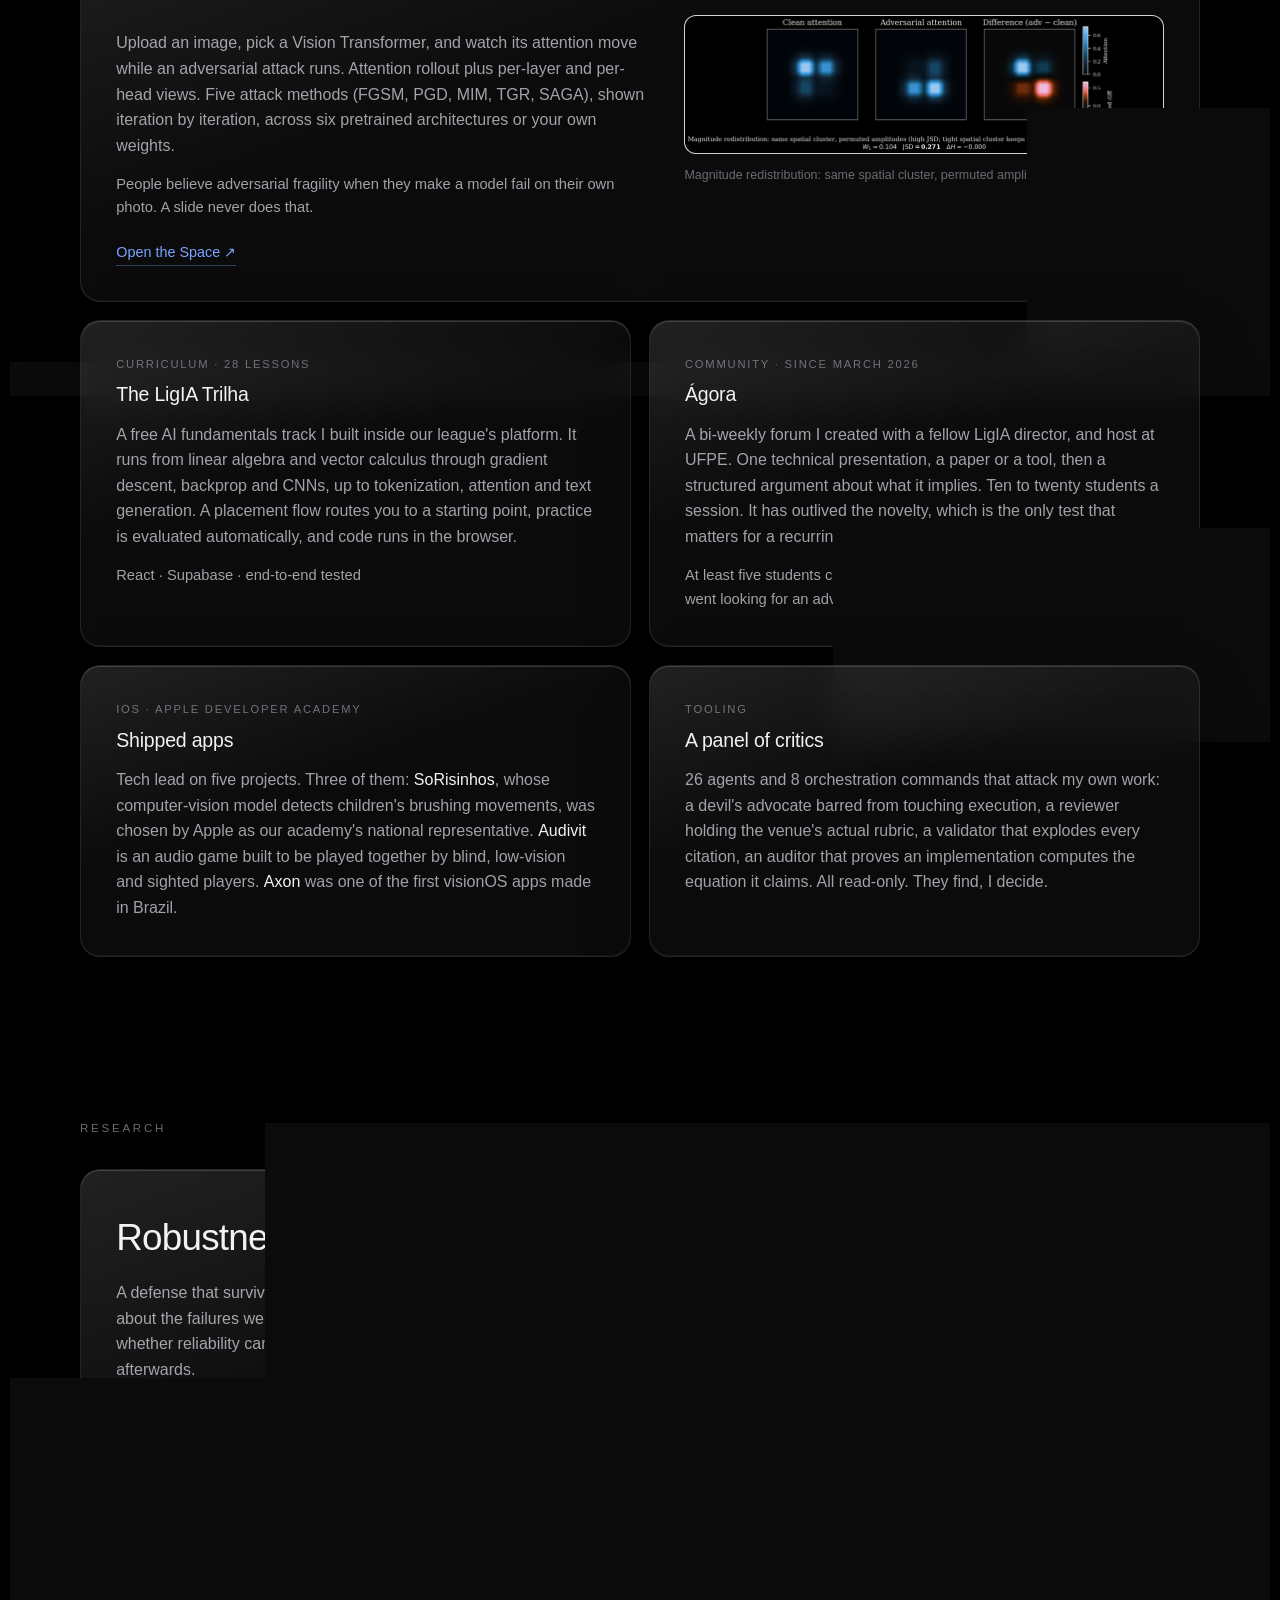
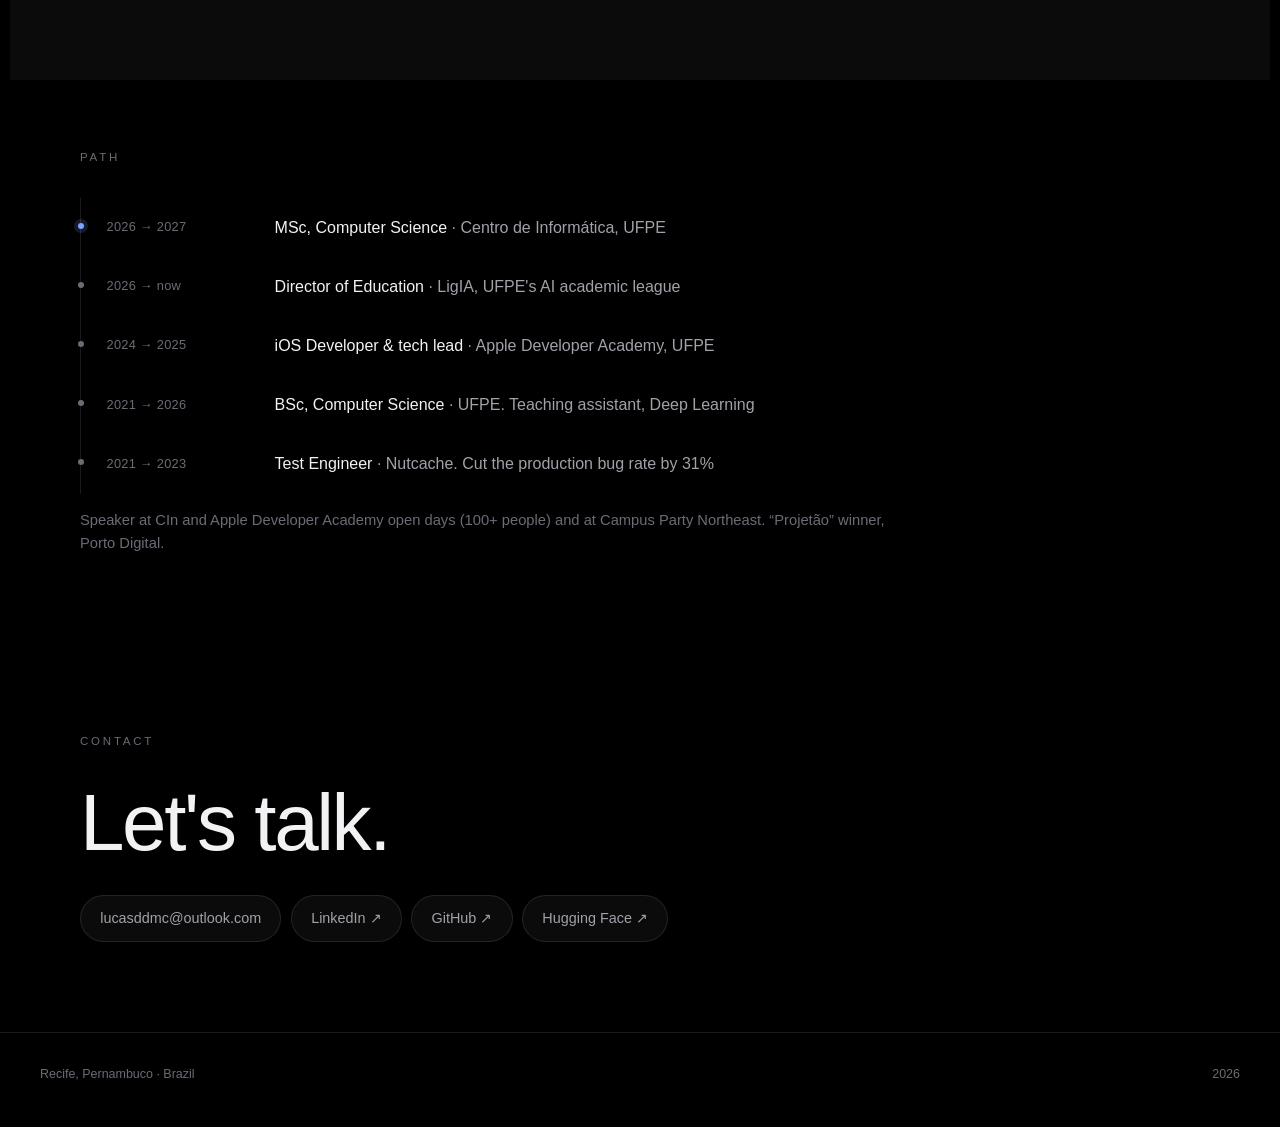
==== commit 720227a0: "Pin the hero photo and drive the veil from scroll The photo and the veil now sit at body level inste" ====
--- a/index.html
+++ b/index.html
@@ -16,6 +16,15 @@
 </head>
 <body>
 
+<div class="hero-media" aria-hidden="true">
+  <picture>
+    <source media="(max-width: 820px)" srcset="assets/hero-portrait.jpg">
+    <img src="assets/hero-landscape.jpg" alt="" fetchpriority="high">
+  </picture>
+  <div class="hero-scrim"></div>
+</div>
+<div class="hero-veil" aria-hidden="true"></div>
+
 <div class="progress" aria-hidden="true"></div>
 
 <nav class="nav glass" aria-label="Primary">
@@ -30,14 +39,6 @@
 
 <!-- ───────────────────────── HERO ───────────────────────── -->
 <header class="hero" id="top">
-  <div class="hero-media" aria-hidden="true">
-    <picture>
-      <source media="(max-width: 820px)" srcset="assets/hero-portrait.jpg">
-      <img src="assets/hero-landscape.jpg" alt="" fetchpriority="high">
-    </picture>
-    <div class="hero-scrim"></div>
-  </div>
-  <div class="hero-veil" aria-hidden="true"></div>
 
   <div class="hero-body">
     <p class="eyebrow">Recife, Brazil</p>
@@ -129,7 +130,7 @@
         <p class="tag">Community · since March 2026</p>
         <h3>Ágora</h3>
         <p>
-          A bi-weekly forum I created and host at UFPE. One technical presentation,
+          A bi-weekly forum I created with a fellow LigIA director, and host at UFPE. One technical presentation,
           a paper or a tool, then a structured argument about what it implies. Ten
           to twenty students a session. It has outlived the novelty, which is the
           only test that matters for a recurring event.
@@ -142,7 +143,7 @@
         <p class="tag">iOS · Apple Developer Academy</p>
         <h3>Shipped apps</h3>
         <p>
-          Tech lead on three. <strong>SoRisinhos</strong>, whose computer-vision model
+          Tech lead on five projects. Three of them: <strong>SoRisinhos</strong>, whose computer-vision model
           detects children's brushing movements, was chosen by Apple as our academy's
           national representative. <strong>Audivit</strong> is an audio game built to
           be played together by blind, low-vision and sighted players.
--- a/styles.css
+++ b/styles.css
@@ -132,11 +132,8 @@
       rgba(0,0,0,.94) 64%, rgba(0,0,0,.72) 76%,
       rgba(0,0,0,.34) 88%, rgba(0,0,0,0) 100%);
   transform:translateY(100%);
-  animation:veilUp linear both;
-  animation-timeline:scroll(root block);
-  animation-range:0 88vh;
-}
-@keyframes veilUp{ to{ transform:translateY(0); } }
+  will-change:transform;
+}
 
 @keyframes heroOut{ to{ opacity:0; } }
 .hero-media img{
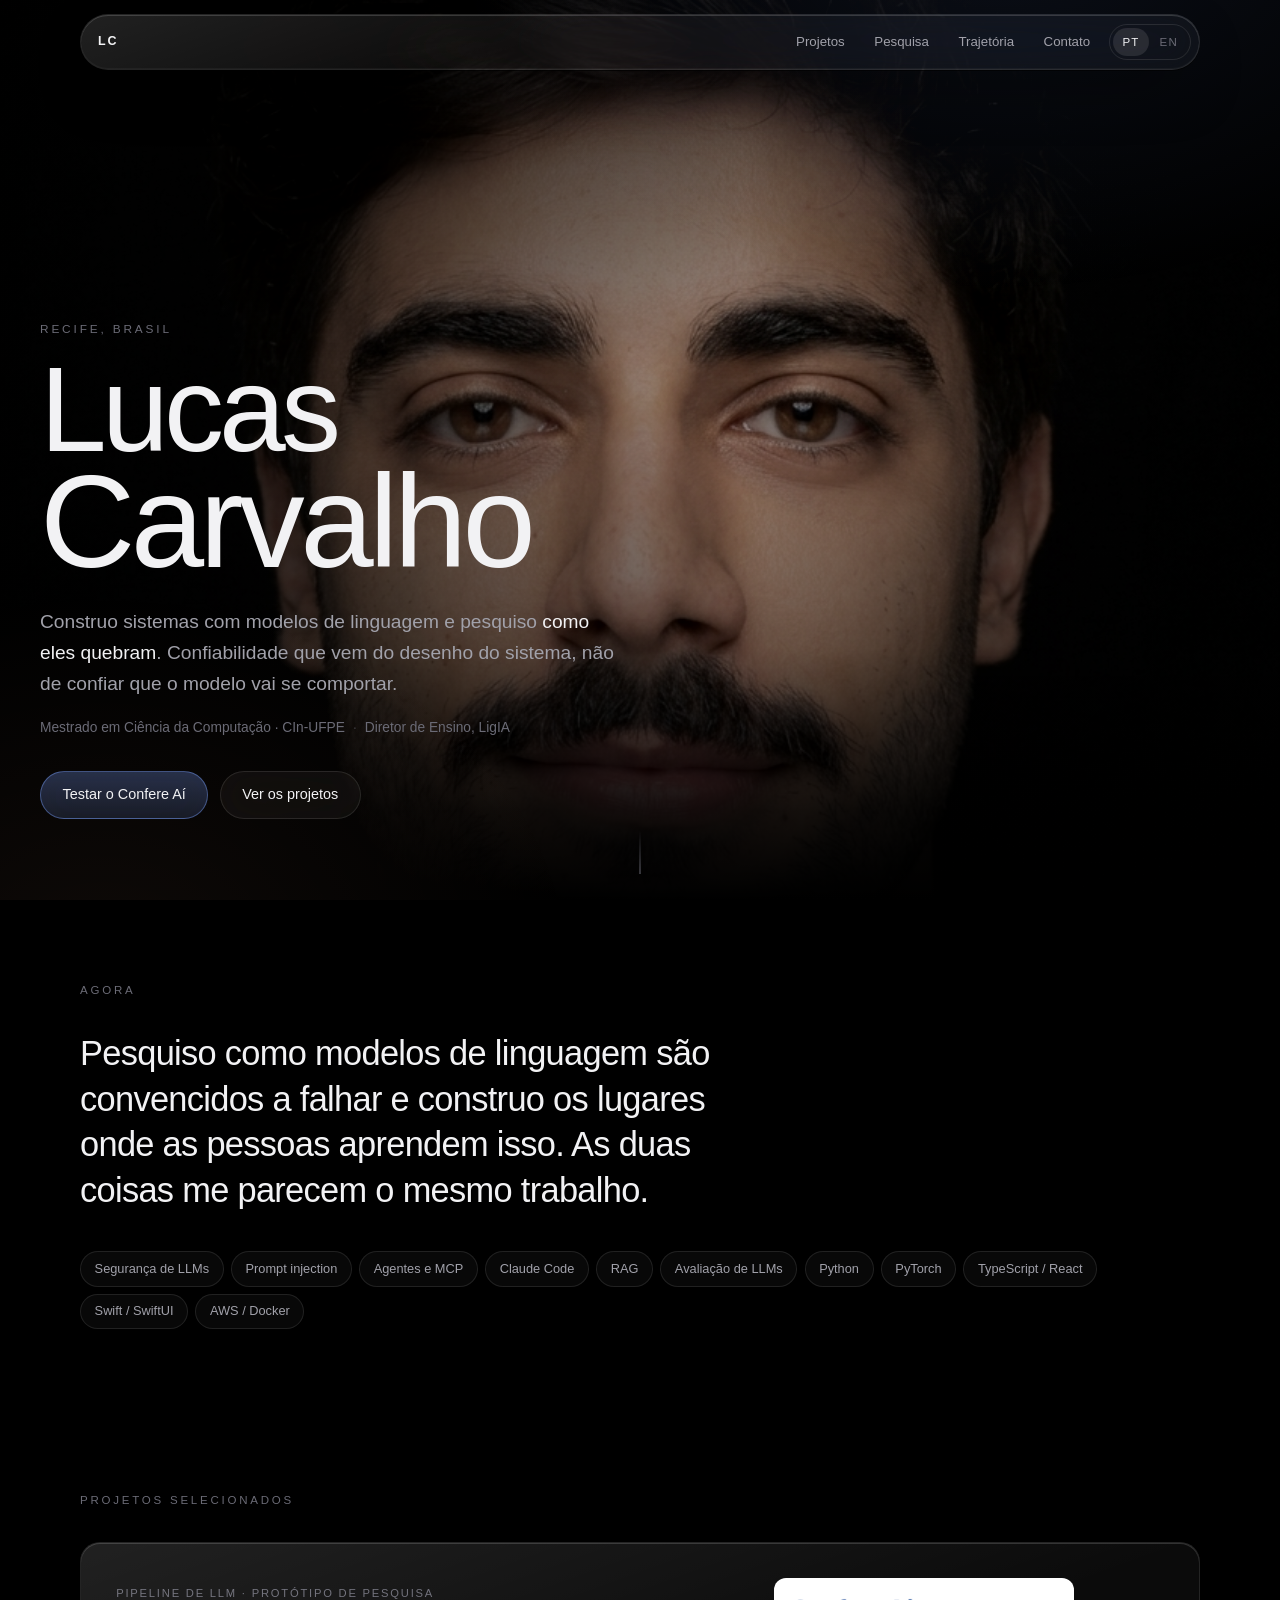
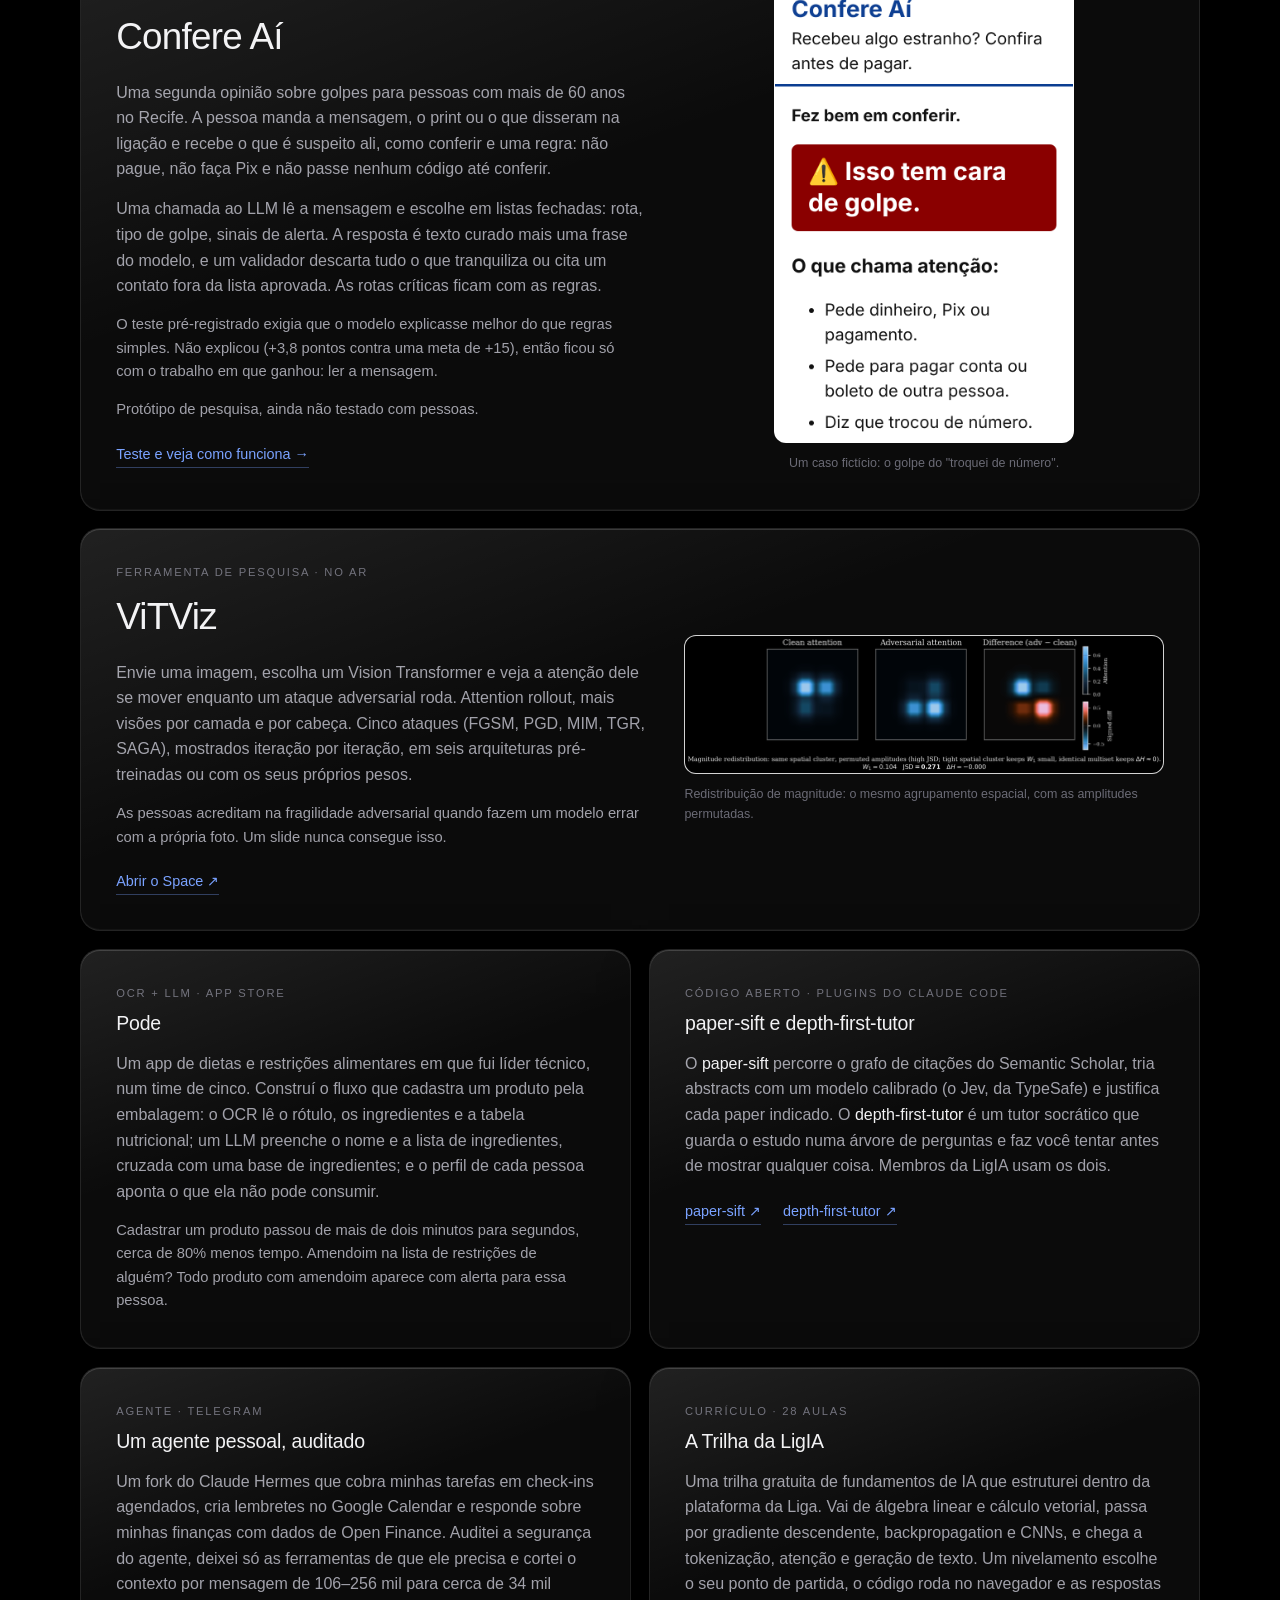
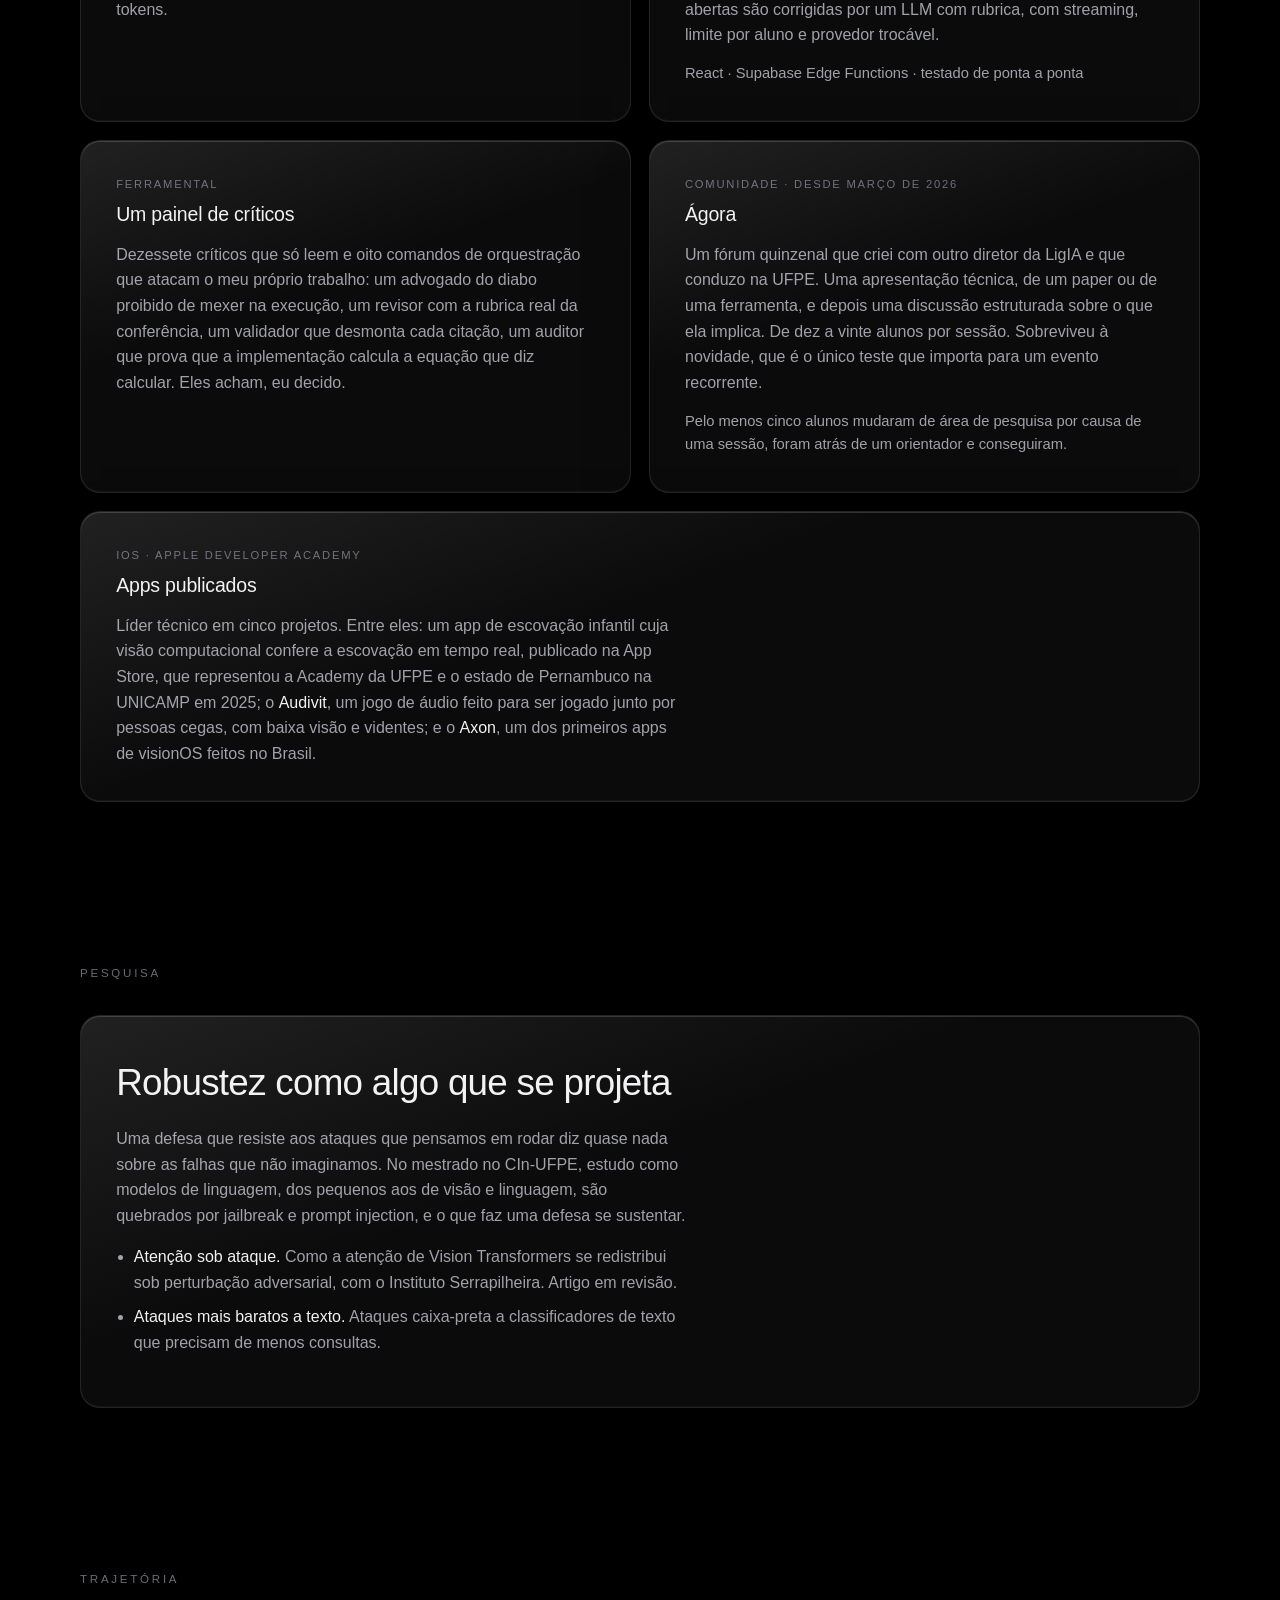
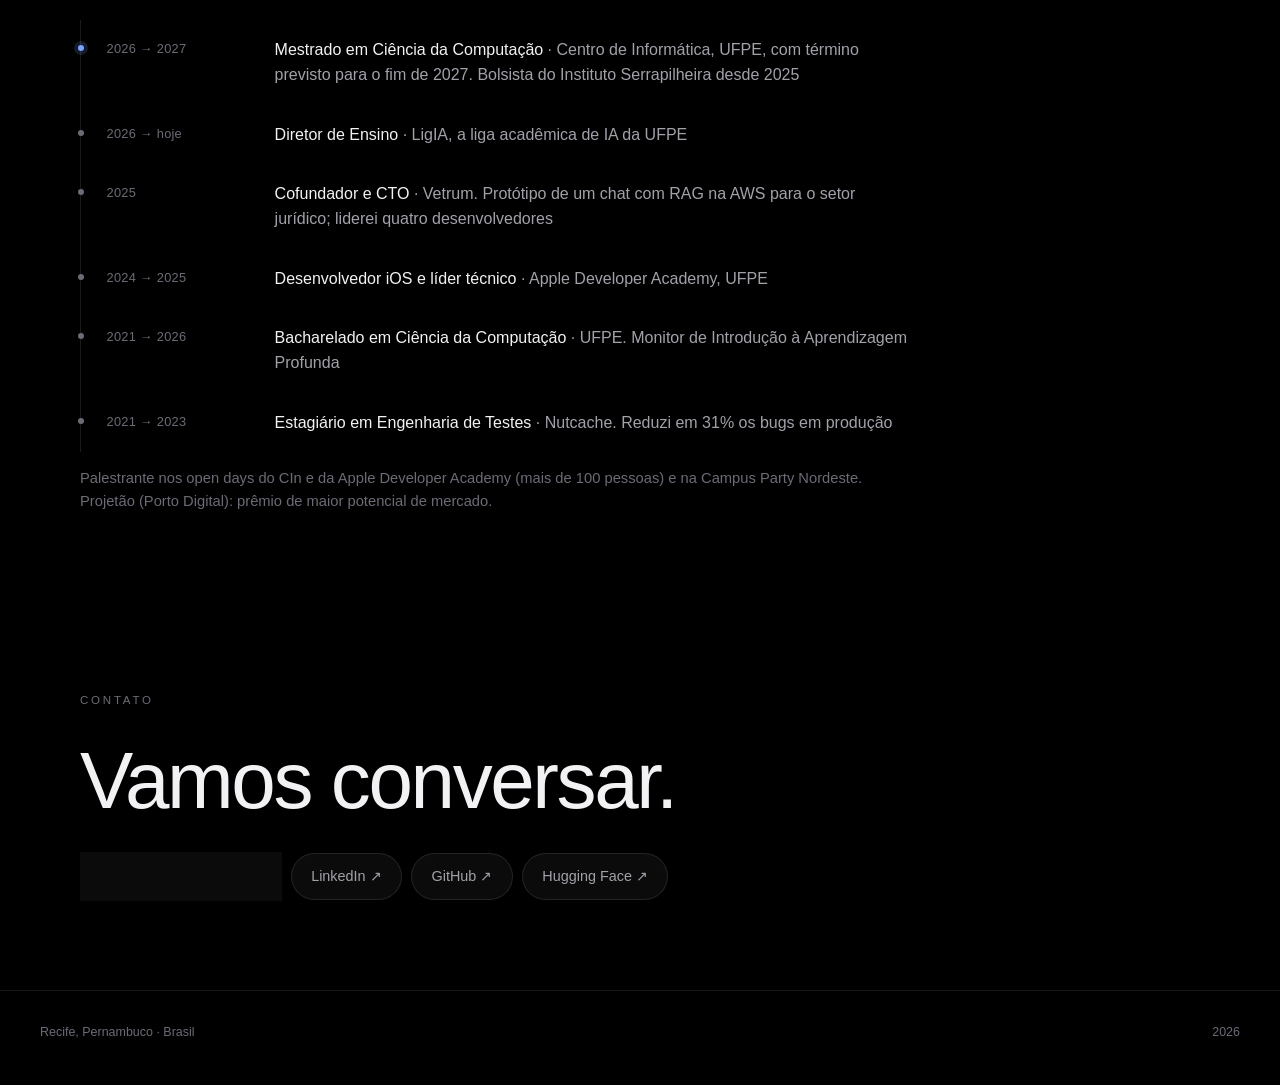
==== commit be7b8ca4: "Reposition around LLM systems, add Confere Aí, Portuguese by default - Copy now leads with LLM syste" ====
--- a/index.html
+++ b/index.html
@@ -1,25 +1,26 @@
 <!DOCTYPE html>
-<html lang="en">
+<html lang="pt-BR" data-lang="pt" data-title-en="Lucas Carvalho · LLM systems and AI security, CIn-UFPE" data-desc-en="MSc student at CIn-UFPE researching how language models get broken by jailbreaks and prompt injection, and building LLM systems that hold up. Director of Education at LigIA.">
 <head>
 <meta charset="utf-8">
 <meta name="viewport" content="width=device-width, initial-scale=1">
-<title>Lucas Carvalho · Adversarial robustness, CIn-UFPE</title>
-<meta name="description" content="MSc student at CIn-UFPE researching deep neural networks robust by design against adversarial attacks. Director of Education at LigIA.">
+<script>(function(){var d=document.documentElement,l=null;d.classList.add('js');try{var q=new URLSearchParams(location.search).get('lang');if(q==='en'||q==='pt'){l=q;try{localStorage.setItem('lang',q);}catch(e){}}else{l=localStorage.getItem('lang');}}catch(e){}if(l==='en'){d.setAttribute('data-lang','en');d.lang='en';}})();</script>
+<title>Lucas Carvalho · Sistemas com LLM e segurança de IA, CIn-UFPE</title>
+<meta name="description" content="Mestrando no CIn-UFPE. Pesquiso como modelos de linguagem são quebrados por jailbreak e prompt injection e construo sistemas com LLM que se sustentam quando o modelo erra. Diretor de Ensino da LigIA.">
 <meta name="color-scheme" content="dark">
 <meta property="og:title" content="Lucas Carvalho">
-<meta property="og:description" content="Adversarial robustness by design. CIn-UFPE.">
+<meta property="og:description" content="Sistemas com LLM e segurança de IA. CIn-UFPE.">
 <meta property="og:type" content="profile">
 <link rel="preconnect" href="https://api.fontshare.com">
 <link rel="preconnect" href="https://cdn.fontshare.com" crossorigin>
 <link rel="stylesheet" href="https://api.fontshare.com/v2/css?f%5B%5D=satoshi@300,400,500,700&f%5B%5D=switzer@300,400,500&display=swap">
-<link rel="stylesheet" href="styles.css">
+<link rel="stylesheet" href="styles.css?v=20261114">
 </head>
 <body>
 
 <div class="hero-media" aria-hidden="true">
   <picture>
     <source media="(max-width: 820px)" srcset="assets/hero-portrait.jpg">
-    <img src="assets/hero-landscape.jpg" alt="" fetchpriority="high">
+    <img src="assets/hero-landscape.jpg" alt="" data-en-alt="" fetchpriority="high">
   </picture>
   <div class="hero-scrim"></div>
 </div>
@@ -27,13 +28,19 @@
 
 <div class="progress" aria-hidden="true"></div>
 
-<nav class="nav glass" aria-label="Primary">
+<nav class="nav glass" aria-label="Principal" data-en-aria-label="Primary">
   <a class="nav-mark" href="#top">LC</a>
-  <div class="nav-links">
-    <a href="#work">Work</a>
-    <a href="#research">Research</a>
-    <a href="#path">Path</a>
-    <a href="#contact">Contact</a>
+  <div class="nav-right">
+    <div class="nav-links">
+      <a href="#work"><span lang="pt-BR">Projetos</span><span lang="en">Work</span></a>
+      <a href="#research"><span lang="pt-BR">Pesquisa</span><span lang="en">Research</span></a>
+      <a href="#path"><span lang="pt-BR">Trajetória</span><span lang="en">Path</span></a>
+      <a href="#contact"><span lang="pt-BR">Contato</span><span lang="en">Contact</span></a>
+    </div>
+    <div class="lang-switch" role="group" aria-label="Mudar o idioma" data-en-aria-label="Change language">
+      <button type="button" data-set-lang="pt" aria-pressed="true">PT</button>
+      <button type="button" data-set-lang="en" aria-pressed="false">EN</button>
+    </div>
   </div>
 </nav>
 
@@ -41,21 +48,30 @@
 <header class="hero" id="top">
 
   <div class="hero-body">
-    <p class="eyebrow">Recife, Brazil</p>
+    <p class="eyebrow"><span lang="pt-BR">Recife, Brasil</span><span lang="en">Recife, Brazil</span></p>
     <h1>Lucas<br><span class="surname">Carvalho</span></h1>
     <p class="lede">
-      I build neural networks that are <em>robust by design</em> against adversarial
-      attacks. Reliability that comes from the architecture, not from patching
-      failures after the fact.
+      <span lang="pt-BR">
+        Construo sistemas com modelos de linguagem e pesquiso <em>como eles quebram</em>.
+        Confiabilidade que vem do desenho do sistema, não de confiar que o modelo vai se
+        comportar.
+      </span>
+      <span lang="en">
+        I build with language models, and I research <em>how they break</em>.
+        Reliability that comes from how the system is designed, not from trusting
+        the model to behave.
+      </span>
     </p>
     <div class="hero-meta">
-      <span>MSc Computer Science · CIn-UFPE</span>
+      <span lang="pt-BR">Mestrado em Ciência da Computação · CIn-UFPE</span>
+      <span lang="en">MSc Computer Science · CIn-UFPE</span>
       <span class="dot">·</span>
-      <span>Director of Education, LigIA</span>
+      <span lang="pt-BR">Diretor de Ensino, LigIA</span>
+      <span lang="en">Director of Education, LigIA</span>
     </div>
     <div class="hero-cta">
-      <a class="btn btn-primary" href="https://huggingface.co/spaces/lucasddmc/ViTViz" target="_blank" rel="noopener">Try ViTViz ↗</a>
-      <a class="btn" href="#work">See the work</a>
+      <a class="btn btn-primary" href="confere-ai/"><span lang="pt-BR">Testar o Confere Aí</span><span lang="en">Try Confere Aí</span></a>
+      <a class="btn" href="#work"><span lang="pt-BR">Ver os projetos</span><span lang="en">See the work</span></a>
     </div>
   </div>
 
@@ -67,16 +83,22 @@
 <!-- ───────────────────────── NOW ───────────────────────── -->
 <section class="section" id="now">
   <div class="wrap narrow reveal">
-    <p class="kicker">Now</p>
+    <p class="kicker"><span lang="pt-BR">Agora</span><span lang="en">Now</span></p>
     <p class="big-text">
-      I research what makes vision models fail when nobody is looking, and I build
-      the places where people learn this. Both feel like the same job.
+      <span lang="pt-BR">
+        Pesquiso como modelos de linguagem são convencidos a falhar e construo os
+        lugares onde as pessoas aprendem isso. As duas coisas me parecem o mesmo trabalho.
+      </span>
+      <span lang="en">
+        I research how language models get talked into failing, and I build the
+        places where people learn this. Both feel like the same job.
+      </span>
     </p>
     <div class="chips">
-      <span>Adversarial robustness</span><span>Vision Transformers</span>
-      <span>AI safety</span><span>PyTorch</span><span>Python</span>
-      <span>Swift / SwiftUI</span><span>Claude Code</span><span>SLURM / HPC</span>
-      <span>React</span><span>Docker</span>
+      <span lang="pt-BR">Segurança de LLMs</span><span lang="en">LLM security</span><span>Prompt injection</span>
+      <span lang="pt-BR">Agentes e MCP</span><span lang="en">Agents &amp; MCP</span><span>Claude Code</span><span>RAG</span>
+      <span lang="pt-BR">Avaliação de LLMs</span><span lang="en">LLM evaluation</span><span>Python</span><span>PyTorch</span>
+      <span>TypeScript / React</span><span>Swift / SwiftUI</span><span>AWS / Docker</span>
     </div>
   </div>
 </section>
@@ -84,83 +106,265 @@
 <!-- ───────────────────────── WORK ───────────────────────── -->
 <section class="section" id="work">
   <div class="wrap">
-    <p class="kicker reveal">Selected work</p>
+    <p class="kicker reveal"><span lang="pt-BR">Projetos selecionados</span><span lang="en">Selected work</span></p>
+
+    <!-- Confere Aí -->
+    <article class="card glass reveal feature">
+      <div class="card-copy">
+        <p class="tag"><span lang="pt-BR">Pipeline de LLM · protótipo de pesquisa</span><span lang="en">LLM pipeline · research prototype</span></p>
+        <h2>Confere Aí</h2>
+        <p>
+          <span lang="pt-BR">
+            Uma segunda opinião sobre golpes para pessoas com mais de 60 anos no Recife.
+            A pessoa manda a mensagem, o print ou o que disseram na ligação e recebe o que
+            é suspeito ali, como conferir e uma regra: não pague, não faça Pix e não passe
+            nenhum código até conferir.
+          </span>
+          <span lang="en">
+            A second opinion on scams for people over 60 in Recife. They send the
+            message, a screenshot or what the caller said, and get back what is
+            suspicious in it, how to check, and one rule: don't pay, don't send a Pix,
+            don't share a code until you've checked.
+          </span>
+        </p>
+        <p>
+          <span lang="pt-BR">
+            Uma chamada ao LLM lê a mensagem e escolhe em listas fechadas: rota, tipo de
+            golpe, sinais de alerta. A resposta é texto curado mais uma frase do modelo, e
+            um validador descarta tudo o que tranquiliza ou cita um contato fora da lista
+            aprovada. As rotas críticas ficam com as regras.
+          </span>
+          <span lang="en">
+            One LLM call reads the message into closed lists: route, scam type,
+            warning signs. The answer is curated text plus one sentence from the
+            model, and a validator throws out anything that reassures or names a
+            contact outside the approved list. Rules handle the critical routes.
+          </span>
+        </p>
+        <p class="muted">
+          <span lang="pt-BR">
+            O teste pré-registrado exigia que o modelo explicasse melhor do que regras
+            simples. Não explicou (+3,8 pontos contra uma meta de +15), então ficou só com
+            o trabalho em que ganhou: ler a mensagem.
+          </span>
+          <span lang="en">
+            The pre-registered test said the model had to explain better than plain
+            rules. It didn't (+3.8 points against a +15 bar), so it kept only the job
+            it did win: reading the message.
+          </span>
+        </p>
+        <p class="muted"><span lang="pt-BR">Protótipo de pesquisa, ainda não testado com pessoas.</span><span lang="en">Research prototype, not yet tested with people.</span></p>
+        <a class="link" href="confere-ai/"><span lang="pt-BR">Teste e veja como funciona →</span><span lang="en">Try it and see how it works →</span></a>
+      </div>
+      <figure class="card-figure phone">
+        <img src="assets/confere-ai.png" alt="Confere Aí respondendo a uma mensagem fictícia de alguém que diz ter trocado de número: um alerta vermelho dizendo que tem cara de golpe e os sinais que ele achou" data-en-alt="Confere Aí answering a fictitious message from someone who says they changed their number: a red alert saying it looks like a scam, and the signs it found" loading="lazy">
+        <figcaption><span lang="pt-BR">Um caso fictício: o golpe do "troquei de número".</span><span lang="en">A fictitious case: the "I changed my number" scam.</span></figcaption>
+      </figure>
+    </article>
 
     <!-- ViTViz -->
     <article class="card glass reveal feature">
       <div class="card-copy">
-        <p class="tag">Research tool · live</p>
+        <p class="tag"><span lang="pt-BR">Ferramenta de pesquisa · no ar</span><span lang="en">Research tool · live</span></p>
         <h2>ViTViz</h2>
         <p>
-          Upload an image, pick a Vision Transformer, and watch its attention move
-          while an adversarial attack runs. Attention rollout plus per-layer and
-          per-head views. Five attack methods (FGSM, PGD, MIM, TGR, SAGA), shown
-          iteration by iteration, across six pretrained architectures or your own
-          weights.
+          <span lang="pt-BR">
+            Envie uma imagem, escolha um Vision Transformer e veja a atenção dele se mover
+            enquanto um ataque adversarial roda. Attention rollout, mais visões por camada e
+            por cabeça. Cinco ataques (FGSM, PGD, MIM, TGR, SAGA), mostrados iteração por
+            iteração, em seis arquiteturas pré-treinadas ou com os seus próprios pesos.
+          </span>
+          <span lang="en">
+            Upload an image, pick a Vision Transformer, and watch its attention move
+            while an adversarial attack runs. Attention rollout plus per-layer and
+            per-head views. Five attack methods (FGSM, PGD, MIM, TGR, SAGA), shown
+            iteration by iteration, across six pretrained architectures or your own
+            weights.
+          </span>
         </p>
         <p class="muted">
-          People believe adversarial fragility when they make a model fail on their
-          own photo. A slide never does that.
-        </p>
-        <a class="link" href="https://huggingface.co/spaces/lucasddmc/ViTViz" target="_blank" rel="noopener">Open the Space ↗</a>
+          <span lang="pt-BR">
+            As pessoas acreditam na fragilidade adversarial quando fazem um modelo errar com
+            a própria foto. Um slide nunca consegue isso.
+          </span>
+          <span lang="en">
+            People believe adversarial fragility when they make a model fail on their
+            own photo. A slide never does that.
+          </span>
+        </p>
+        <a class="link" href="https://huggingface.co/spaces/lucasddmc/ViTViz" target="_blank" rel="noopener"><span lang="pt-BR">Abrir o Space ↗</span><span lang="en">Open the Space ↗</span></a>
       </div>
       <figure class="card-figure">
-        <img class="invertible" src="assets/magnitude_redistribution.png" alt="Clean attention, adversarial attention, and their signed difference across a Vision Transformer">
-        <figcaption>Magnitude redistribution: same spatial cluster, permuted amplitudes.</figcaption>
+        <img class="invertible" src="assets/magnitude_redistribution.png" alt="Atenção limpa, atenção sob ataque e a diferença com sinal entre as duas, num Vision Transformer" data-en-alt="Clean attention, adversarial attention, and their signed difference across a Vision Transformer">
+        <figcaption><span lang="pt-BR">Redistribuição de magnitude: o mesmo agrupamento espacial, com as amplitudes permutadas.</span><span lang="en">Magnitude redistribution: same spatial cluster, permuted amplitudes.</span></figcaption>
       </figure>
     </article>
 
     <div class="grid">
+      <!-- Pode -->
+      <article class="card glass reveal">
+        <p class="tag">OCR + LLM · App Store</p>
+        <h3>Pode</h3>
+        <p>
+          <span lang="pt-BR">
+            Um app de dietas e restrições alimentares em que fui líder técnico, num time de
+            cinco. Construí o fluxo que cadastra um produto pela embalagem: o OCR lê o
+            rótulo, os ingredientes e a tabela nutricional; um LLM preenche o nome e a lista
+            de ingredientes, cruzada com uma base de ingredientes; e o perfil de cada pessoa
+            aponta o que ela não pode consumir.
+          </span>
+          <span lang="en">
+            A diet and food-restriction app where I was tech lead, on a team of five.
+            I built the flow that registers a product from its packaging: OCR reads
+            the label, the ingredients and the nutrition table; an LLM fills in the
+            name and the ingredient list, matched against an ingredient database; and
+            each person's profile flags what they can't eat.
+          </span>
+        </p>
+        <p class="muted">
+          <span lang="pt-BR">Cadastrar um produto passou de mais de dois minutos para segundos, cerca de 80% menos tempo. Amendoim na lista de restrições de alguém? Todo produto com amendoim aparece com alerta para essa pessoa.</span>
+          <span lang="en">Registering a product went from over two minutes to seconds, about 80% less time. Peanut on someone's restricted list? Every product with peanut shows up flagged for them.</span>
+        </p>
+      </article>
+
+      <!-- Claude Code plugins -->
+      <article class="card glass reveal">
+        <p class="tag"><span lang="pt-BR">Código aberto · plugins do Claude Code</span><span lang="en">Open source · Claude Code plugins</span></p>
+        <h3><span lang="pt-BR">paper-sift e depth-first-tutor</span><span lang="en">paper-sift and depth-first-tutor</span></h3>
+        <p>
+          <span lang="pt-BR">
+            O <strong>paper-sift</strong> percorre o grafo de citações do Semantic Scholar,
+            tria abstracts com um modelo calibrado (o Jev, da TypeSafe) e justifica cada
+            paper indicado. O <strong>depth-first-tutor</strong> é um tutor socrático que
+            guarda o estudo numa árvore de perguntas e faz você tentar antes de mostrar
+            qualquer coisa. Membros da LigIA usam os dois.
+          </span>
+          <span lang="en">
+            <strong>paper-sift</strong> walks the Semantic Scholar citation graph,
+            screens abstracts with a calibrated model (TypeSafe's Jev) and says why
+            each paper made the list. <strong>depth-first-tutor</strong> is a Socratic
+            tutor that keeps your study as a tree of questions and has you try before
+            it shows anything. LigIA members use both.
+          </span>
+        </p>
+        <a class="link" href="https://github.com/lucasddmc/paper-sift" target="_blank" rel="noopener">paper-sift ↗</a>
+        <a class="link" href="https://github.com/lucasddmc/depth-first-tutor" target="_blank" rel="noopener">depth-first-tutor ↗</a>
+      </article>
+
+      <!-- Personal agent -->
+      <article class="card glass reveal">
+        <p class="tag"><span lang="pt-BR">Agente · Telegram</span><span lang="en">Agent · Telegram</span></p>
+        <h3><span lang="pt-BR">Um agente pessoal, auditado</span><span lang="en">A personal agent, audited</span></h3>
+        <p>
+          <span lang="pt-BR">
+            Um fork do Claude Hermes que cobra minhas tarefas em check-ins agendados, cria
+            lembretes no Google Calendar e responde sobre minhas finanças com dados de Open
+            Finance. Auditei a segurança do agente, deixei só as ferramentas de que ele
+            precisa e cortei o contexto por mensagem de 106–256 mil para cerca de 34 mil
+            tokens.
+          </span>
+          <span lang="en">
+            A fork of Claude Hermes that checks in on my tasks on a schedule, sets
+            Google Calendar reminders and answers questions about my finances from
+            Open Finance data. I audited its security, cut its tools down to what it
+            needs, and brought the context per message from 106–256k tokens to about
+            34k.
+          </span>
+        </p>
+      </article>
+
       <!-- Trilha -->
       <article class="card glass reveal">
-        <p class="tag">Curriculum · 28 lessons</p>
-        <h3>The LigIA Trilha</h3>
-        <p>
-          A free AI fundamentals track I built inside our league's platform. It runs
-          from linear algebra and vector calculus through gradient descent, backprop
-          and CNNs, up to tokenization, attention and text generation. A placement
-          flow routes you to a starting point, practice is evaluated automatically,
-          and code runs in the browser.
-        </p>
-        <p class="muted">React · Supabase · end-to-end tested</p>
+        <p class="tag"><span lang="pt-BR">Currículo · 28 aulas</span><span lang="en">Curriculum · 28 lessons</span></p>
+        <h3><span lang="pt-BR">A Trilha da LigIA</span><span lang="en">The LigIA Trilha</span></h3>
+        <p>
+          <span lang="pt-BR">
+            Uma trilha gratuita de fundamentos de IA que estruturei dentro da plataforma da
+            Liga. Vai de álgebra linear e cálculo vetorial, passa por gradiente descendente,
+            backpropagation e CNNs, e chega a tokenização, atenção e geração de texto. Um
+            nivelamento escolhe o seu ponto de partida, o código roda no navegador e as
+            respostas abertas são corrigidas por um LLM com rubrica, com streaming, limite
+            por aluno e provedor trocável.
+          </span>
+          <span lang="en">
+            A free AI fundamentals track I built inside our league's platform. It runs
+            from linear algebra and vector calculus through gradient descent, backprop
+            and CNNs, up to tokenization, attention and text generation. A placement
+            flow picks your starting point, code runs in the browser, and open answers
+            are graded by an LLM against a rubric, streamed back, with a per-student
+            limit and a provider you can swap.
+          </span>
+        </p>
+        <p class="muted"><span lang="pt-BR">React · Supabase Edge Functions · testado de ponta a ponta</span><span lang="en">React · Supabase Edge Functions · end-to-end tested</span></p>
+      </article>
+
+      <!-- Agents -->
+      <article class="card glass reveal">
+        <p class="tag"><span lang="pt-BR">Ferramental</span><span lang="en">Tooling</span></p>
+        <h3><span lang="pt-BR">Um painel de críticos</span><span lang="en">A panel of critics</span></h3>
+        <p>
+          <span lang="pt-BR">
+            Dezessete críticos que só leem e oito comandos de orquestração que atacam o meu
+            próprio trabalho: um advogado do diabo proibido de mexer na execução, um revisor
+            com a rubrica real da conferência, um validador que desmonta cada citação, um
+            auditor que prova que a implementação calcula a equação que diz calcular. Eles
+            acham, eu decido.
+          </span>
+          <span lang="en">
+            Seventeen read-only critics and eight orchestration commands that attack
+            my own work: a devil's advocate barred from touching execution, a reviewer
+            holding the venue's actual rubric, a validator that explodes every
+            citation, an auditor that proves an implementation computes the equation
+            it claims. They find, I decide.
+          </span>
+        </p>
       </article>
 
       <!-- Ágora -->
       <article class="card glass reveal">
-        <p class="tag">Community · since March 2026</p>
+        <p class="tag"><span lang="pt-BR">Comunidade · desde março de 2026</span><span lang="en">Community · since March 2026</span></p>
         <h3>Ágora</h3>
         <p>
-          A bi-weekly forum I created with a fellow LigIA director, and host at UFPE. One technical presentation,
-          a paper or a tool, then a structured argument about what it implies. Ten
-          to twenty students a session. It has outlived the novelty, which is the
-          only test that matters for a recurring event.
-        </p>
-        <p class="muted">At least five students changed research direction because of a session, went looking for an advisor, and got in.</p>
+          <span lang="pt-BR">
+            Um fórum quinzenal que criei com outro diretor da LigIA e que conduzo na UFPE.
+            Uma apresentação técnica, de um paper ou de uma ferramenta, e depois uma
+            discussão estruturada sobre o que ela implica. De dez a vinte alunos por sessão.
+            Sobreviveu à novidade, que é o único teste que importa para um evento recorrente.
+          </span>
+          <span lang="en">
+            A bi-weekly forum I created with a fellow LigIA director, and host at UFPE. One technical presentation,
+            a paper or a tool, then a structured argument about what it implies. Ten
+            to twenty students a session. It has outlived the novelty, which is the
+            only test that matters for a recurring event.
+          </span>
+        </p>
+        <p class="muted">
+          <span lang="pt-BR">Pelo menos cinco alunos mudaram de área de pesquisa por causa de uma sessão, foram atrás de um orientador e conseguiram.</span>
+          <span lang="en">At least five students changed research direction because of a session, went looking for an advisor, and got in.</span>
+        </p>
       </article>
 
       <!-- Apple -->
-      <article class="card glass reveal">
+      <article class="card glass reveal wide">
         <p class="tag">iOS · Apple Developer Academy</p>
-        <h3>Shipped apps</h3>
-        <p>
-          Tech lead on five projects. Three of them: <strong>SoRisinhos</strong>, whose computer-vision model
-          detects children's brushing movements, was chosen by Apple as our academy's
-          national representative. <strong>Audivit</strong> is an audio game built to
-          be played together by blind, low-vision and sighted players.
-          <strong>Axon</strong> was one of the first visionOS apps made in Brazil.
-        </p>
-      </article>
-
-      <!-- Agents -->
-      <article class="card glass reveal">
-        <p class="tag">Tooling</p>
-        <h3>A panel of critics</h3>
-        <p>
-          26 agents and 8 orchestration commands that attack my own work: a devil's
-          advocate barred from touching execution, a reviewer holding the venue's
-          actual rubric, a validator that explodes every citation, an auditor that
-          proves an implementation computes the equation it claims. All read-only.
-          They find, I decide.
+        <h3><span lang="pt-BR">Apps publicados</span><span lang="en">Shipped apps</span></h3>
+        <p>
+          <span lang="pt-BR">
+            Líder técnico em cinco projetos. Entre eles: um app de escovação infantil cuja
+            visão computacional confere a escovação em tempo real, publicado na App Store,
+            que representou a Academy da UFPE e o estado de Pernambuco na UNICAMP em 2025;
+            o <strong>Audivit</strong>, um jogo de áudio feito para ser jogado junto por
+            pessoas cegas, com baixa visão e videntes; e o <strong>Axon</strong>, um dos
+            primeiros apps de visionOS feitos no Brasil.
+          </span>
+          <span lang="en">
+            Tech lead on five projects. Among them: a children's toothbrushing app
+            whose computer-vision model checks brushing in real time, published on the
+            App Store, which represented UFPE's Academy and the state of Pernambuco at UNICAMP in 2025;
+            <strong>Audivit</strong>, an audio game built to be played together by
+            blind, low-vision and sighted players; and <strong>Axon</strong>, one of
+            the first visionOS apps made in Brazil.
+          </span>
         </p>
       </article>
     </div>
@@ -170,20 +374,27 @@
 <!-- ───────────────────────── RESEARCH ───────────────────────── -->
 <section class="section" id="research">
   <div class="wrap narrow">
-    <p class="kicker reveal">Research</p>
+    <p class="kicker reveal"><span lang="pt-BR">Pesquisa</span><span lang="en">Research</span></p>
     <div class="card glass reveal">
-      <h2>Robustness as a property you design for</h2>
+      <h2><span lang="pt-BR">Robustez como algo que se projeta</span><span lang="en">Robustness as a property you design for</span></h2>
       <p>
-        A defense that survives the attacks we thought to run tells us almost nothing
-        about the failures we didn't imagine. My master's work at CIn-UFPE asks
-        whether reliability can be designed into the architecture instead of bolted
-        on afterwards.
+        <span lang="pt-BR">
+          Uma defesa que resiste aos ataques que pensamos em rodar diz quase nada sobre as
+          falhas que não imaginamos. No mestrado no CIn-UFPE, estudo como modelos de
+          linguagem, dos pequenos aos de visão e linguagem, são quebrados por jailbreak e
+          prompt injection, e o que faz uma defesa se sustentar.
+        </span>
+        <span lang="en">
+          A defense that survives the attacks we thought to run tells us almost nothing
+          about the failures we didn't imagine. My master's at CIn-UFPE studies how
+          language models, from small ones to vision-language models, get broken by
+          jailbreaks and prompt injection, and what makes a defense hold.
+        </span>
       </p>
       <ul class="list">
-        <li><strong>Attention under attack.</strong> How Vision Transformer attention redistributes under adversarial perturbation, with the Serrapilheira Institute.</li>
-        <li><strong>Attacks that teach defenses.</strong> A new attack method for text classifiers, used to derive stronger defenses.</li>
+        <li><span lang="pt-BR"><strong>Atenção sob ataque.</strong> Como a atenção de Vision Transformers se redistribui sob perturbação adversarial, com o Instituto Serrapilheira. Artigo em revisão.</span><span lang="en"><strong>Attention under attack.</strong> How Vision Transformer attention redistributes under adversarial perturbation, with the Serrapilheira Institute. Paper under review.</span></li>
+        <li><span lang="pt-BR"><strong>Ataques mais baratos a texto.</strong> Ataques caixa-preta a classificadores de texto que precisam de menos consultas.</span><span lang="en"><strong>Cheaper attacks on text.</strong> Work on black-box attacks against text classifiers that need fewer queries.</span></li>
       </ul>
-      <p class="muted">Publications expected in 2026.</p>
     </div>
   </div>
 </section>
@@ -191,17 +402,24 @@
 <!-- ───────────────────────── PATH ───────────────────────── -->
 <section class="section" id="path">
   <div class="wrap narrow">
-    <p class="kicker reveal">Path</p>
+    <p class="kicker reveal"><span lang="pt-BR">Trajetória</span><span lang="en">Path</span></p>
     <ol class="timeline">
-      <li class="reveal"><span class="when">2026 → 2027</span><span class="what"><strong>MSc, Computer Science</strong> · Centro de Informática, UFPE</span></li>
-      <li class="reveal"><span class="when">2026 → now</span><span class="what"><strong>Director of Education</strong> · LigIA, UFPE's AI academic league</span></li>
-      <li class="reveal"><span class="when">2024 → 2025</span><span class="what"><strong>iOS Developer &amp; tech lead</strong> · Apple Developer Academy, UFPE</span></li>
-      <li class="reveal"><span class="when">2021 → 2026</span><span class="what"><strong>BSc, Computer Science</strong> · UFPE. Teaching assistant, Deep Learning</span></li>
-      <li class="reveal"><span class="when">2021 → 2023</span><span class="what"><strong>Test Engineer</strong> · Nutcache. Cut the production bug rate by 31%</span></li>
+      <li class="reveal"><span class="when">2026 → 2027</span><span class="what"><span lang="pt-BR"><strong>Mestrado em Ciência da Computação</strong> · Centro de Informática, UFPE, com término previsto para o fim de 2027. Bolsista do Instituto Serrapilheira desde 2025</span><span lang="en"><strong>MSc, Computer Science</strong> · Centro de Informática, UFPE, expected to finish in late 2027. Serrapilheira Institute fellow since 2025</span></span></li>
+      <li class="reveal"><span class="when"><span lang="pt-BR">2026 → hoje</span><span lang="en">2026 → now</span></span><span class="what"><span lang="pt-BR"><strong>Diretor de Ensino</strong> · LigIA, a liga acadêmica de IA da UFPE</span><span lang="en"><strong>Director of Education</strong> · LigIA, UFPE's AI academic league</span></span></li>
+      <li class="reveal"><span class="when">2025</span><span class="what"><span lang="pt-BR"><strong>Cofundador e CTO</strong> · Vetrum. Protótipo de um chat com RAG na AWS para o setor jurídico; liderei quatro desenvolvedores</span><span lang="en"><strong>Co-founder &amp; CTO</strong> · Vetrum. Prototype of a RAG chat for the legal sector on AWS; led four developers</span></span></li>
+      <li class="reveal"><span class="when">2024 → 2025</span><span class="what"><span lang="pt-BR"><strong>Desenvolvedor iOS e líder técnico</strong> · Apple Developer Academy, UFPE</span><span lang="en"><strong>iOS Developer &amp; tech lead</strong> · Apple Developer Academy, UFPE</span></span></li>
+      <li class="reveal"><span class="when">2021 → 2026</span><span class="what"><span lang="pt-BR"><strong>Bacharelado em Ciência da Computação</strong> · UFPE. Monitor de Introdução à Aprendizagem Profunda</span><span lang="en"><strong>BSc, Computer Science</strong> · UFPE. Teaching assistant, Deep Learning</span></span></li>
+      <li class="reveal"><span class="when">2021 → 2023</span><span class="what"><span lang="pt-BR"><strong>Estagiário em Engenharia de Testes</strong> · Nutcache. Reduzi em 31% os bugs em produção</span><span lang="en"><strong>Test engineering intern</strong> · Nutcache. Cut the production bug rate by 31%</span></span></li>
     </ol>
     <p class="muted reveal center">
-      Speaker at CIn and Apple Developer Academy open days (100+ people) and at
-      Campus Party Northeast. “Projetão” winner, Porto Digital.
+      <span lang="pt-BR">
+        Palestrante nos open days do CIn e da Apple Developer Academy (mais de 100 pessoas)
+        e na Campus Party Nordeste. Projetão (Porto Digital): prêmio de maior potencial de mercado.
+      </span>
+      <span lang="en">
+        Speaker at CIn and Apple Developer Academy open days (100+ people) and at
+        Campus Party Northeast. Projetão at Porto Digital: greatest market potential award.
+      </span>
     </p>
   </div>
 </section>
@@ -209,8 +427,8 @@
 <!-- ───────────────────────── CONTACT ───────────────────────── -->
 <section class="section contact" id="contact">
   <div class="wrap narrow reveal">
-    <p class="kicker">Contact</p>
-    <h2 class="big">Let's talk.</h2>
+    <p class="kicker"><span lang="pt-BR">Contato</span><span lang="en">Contact</span></p>
+    <h2 class="big"><span lang="pt-BR">Vamos conversar.</span><span lang="en">Let's talk.</span></h2>
     <div class="contact-links">
       <a href="mailto:lucasddmc@outlook.com">lucasddmc@outlook.com</a>
       <a href="https://www.linkedin.com/in/lucas-carvalho-computer-science" target="_blank" rel="noopener">LinkedIn ↗</a>
@@ -223,10 +441,10 @@
 </main>
 
 <footer class="footer">
-  <span>Recife, Pernambuco · Brazil</span>
+  <span><span lang="pt-BR">Recife, Pernambuco · Brasil</span><span lang="en">Recife, Pernambuco · Brazil</span></span>
   <span id="year"></span>
 </footer>
 
-<script src="main.js" defer></script>
+<script src="main.js?v=20261114" defer></script>
 </body>
 </html>
--- a/styles.css
+++ b/styles.css
@@ -103,6 +103,7 @@
   font-weight:600; letter-spacing:.14em; font-size:.78rem;
   text-decoration:none; color:var(--ink);
 }
+.nav-right{ display:flex; align-items:center; gap:.35rem; }
 .nav-links{ display:flex; gap:.15rem; }
 .nav-links a{
   padding:.5rem .85rem; border-radius:999px;
@@ -111,6 +112,25 @@
 }
 .nav-links a:hover{ color:var(--ink); background:rgba(255,255,255,.07); }
 @media (max-width:560px){ .nav-links a:not(:last-child){ display:none; } }
+
+/* ── language: both texts live in the HTML, only the active one shows ── */
+html[data-lang="pt"] [lang="en"],
+html[data-lang="en"] [lang="pt-BR"]{ display:none !important; }
+
+.lang-switch{
+  display:flex; gap:.1rem; padding:.18rem;
+  border-radius:999px; border:1px solid var(--rule);
+}
+html:not(.js) .lang-switch{ display:none; }   /* without JS there is nothing to switch */
+.lang-switch button{
+  font:inherit; font-size:.72rem; letter-spacing:.1em;
+  padding:.32rem .58rem; border:0; border-radius:999px;
+  background:transparent; color:var(--ink-faint); cursor:pointer;
+  transition:color .25s ease, background .25s ease;
+}
+.lang-switch button:hover{ color:var(--ink); }
+.lang-switch button[aria-pressed="true"]{ color:var(--ink); background:rgba(255,255,255,.10); }
+.lang-switch button:focus-visible{ outline:2px solid var(--accent); outline-offset:2px; }
 
 /* ── hero ──────────────────────────────────────────────────── */
 .hero{
@@ -255,9 +275,14 @@
 /* matplotlib figures are white — flip them into the dark */
 .invertible{ filter:invert(1) hue-rotate(180deg) saturate(1.15) brightness(.92); background:#000 !important; }
 .card-figure figcaption{ margin-top:.7rem; font-size:.78rem; color:var(--ink-faint); }
+/* phone screenshots: narrow and centred */
+.card-figure.phone img{ width:min(300px,100%); margin-inline:auto; }
+.card-figure.phone figcaption{ text-align:center; }
 
 .grid{ display:grid; gap:1.1rem; grid-template-columns:repeat(2,1fr); }
 @media (max-width:780px){ .grid{ grid-template-columns:1fr; } }
+/* a card that closes an odd-sized grid takes the whole row */
+.grid > .wide{ grid-column:1 / -1; }
 
 .link{
   display:inline-block; margin-top:.4rem; font-size:.9rem;
@@ -265,6 +290,7 @@
   border-bottom:1px solid rgba(122,162,255,.35); padding-bottom:1px;
 }
 .link:hover{ border-bottom-color:var(--accent); }
+.link + .link{ margin-left:1.1rem; }
 
 .list{ margin:1rem 0; padding-left:1.1rem; color:var(--ink-dim); max-width:64ch; }
 .list li{ margin-bottom:.55rem; }
@@ -309,6 +335,16 @@
   font-size:.78rem; color:var(--ink-faint);
 }
 
+/* ── project page (confere-ai/) ────────────────────────────── */
+.page-head{ padding-top:clamp(7.5rem,18vh,10rem); }
+.page-head h1{
+  margin:0; font-weight:300; letter-spacing:-.035em; line-height:.95;
+  font-size:clamp(2.8rem,10vw,5.5rem);
+}
+.app-frame{ border-radius:16px; overflow:hidden; border:1px solid var(--rule); background:#fff; }
+.app-frame iframe{ display:block; width:100%; height:min(85vh,900px); border:0; }
+.app-note{ margin-top:.9rem; }
+
 /* ── scroll-driven reveals ─────────────────────────────────── */
 .reveal{
   animation:rise linear both;
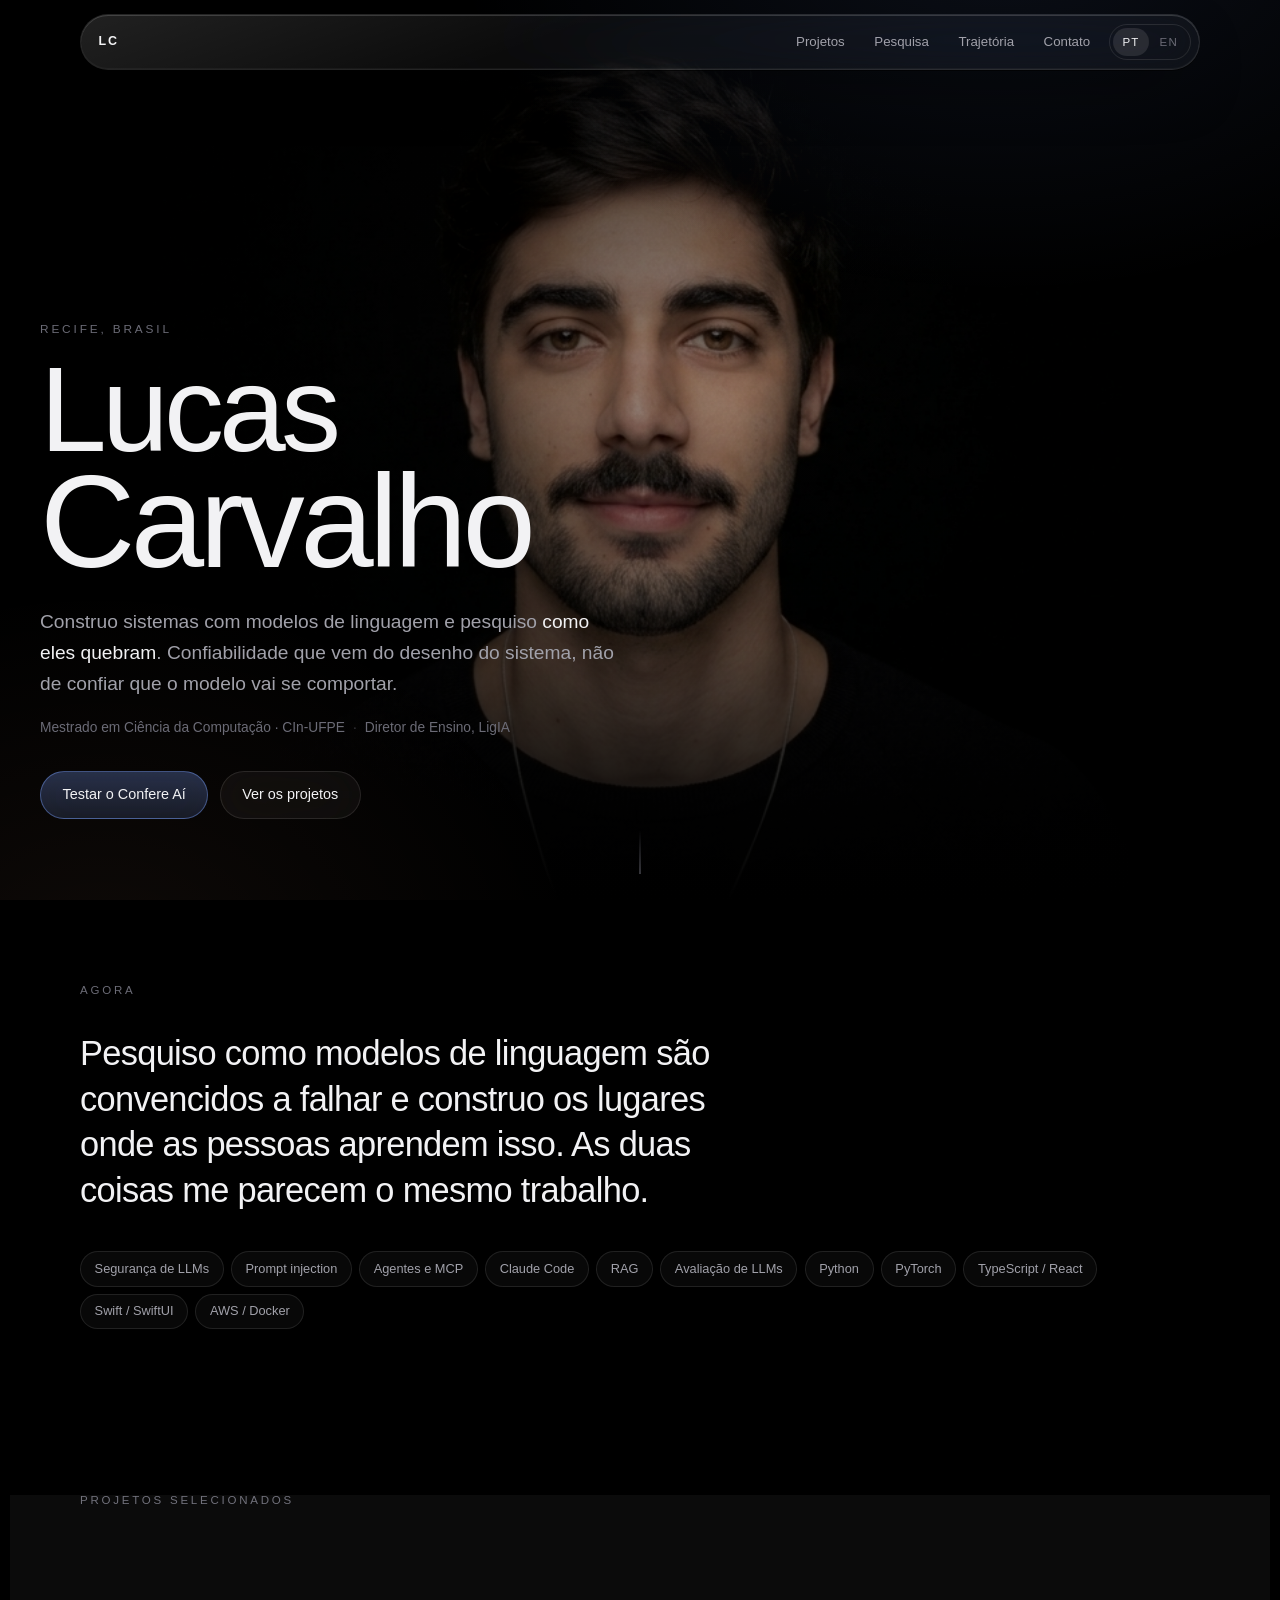
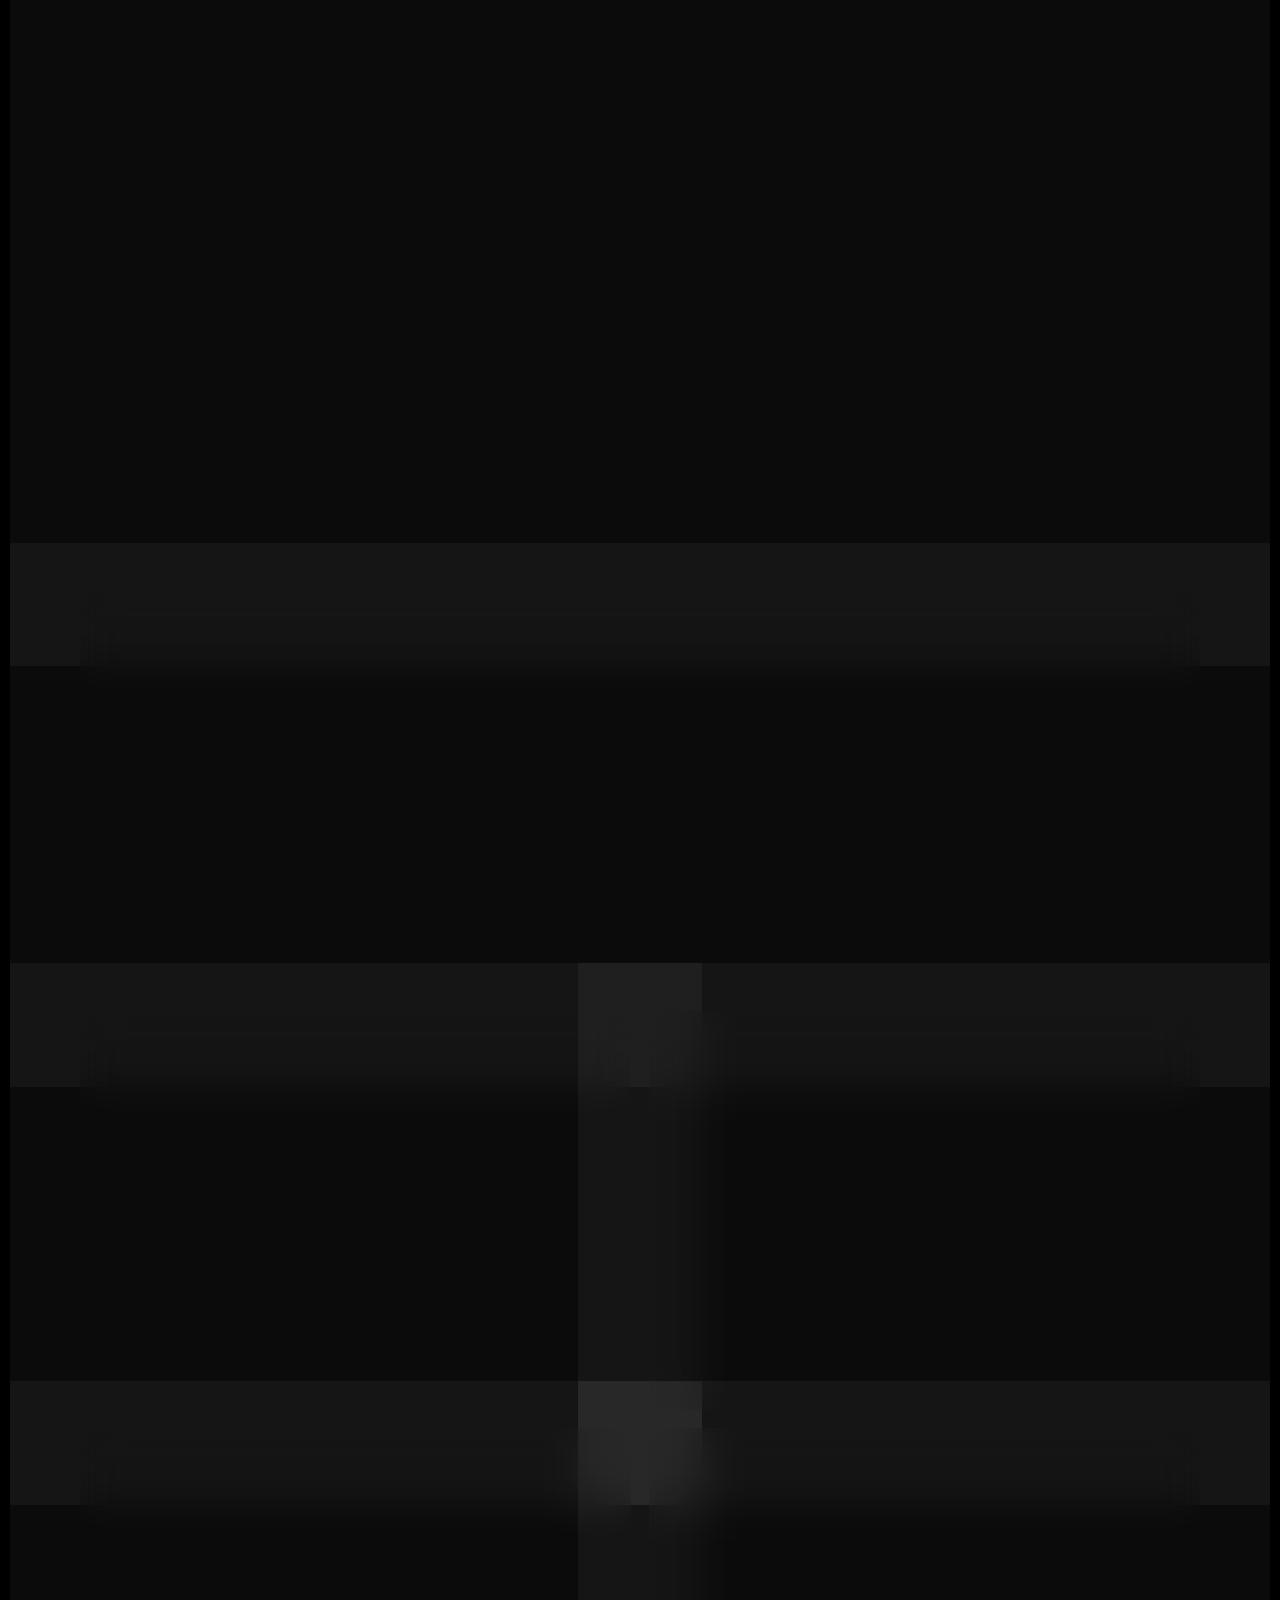
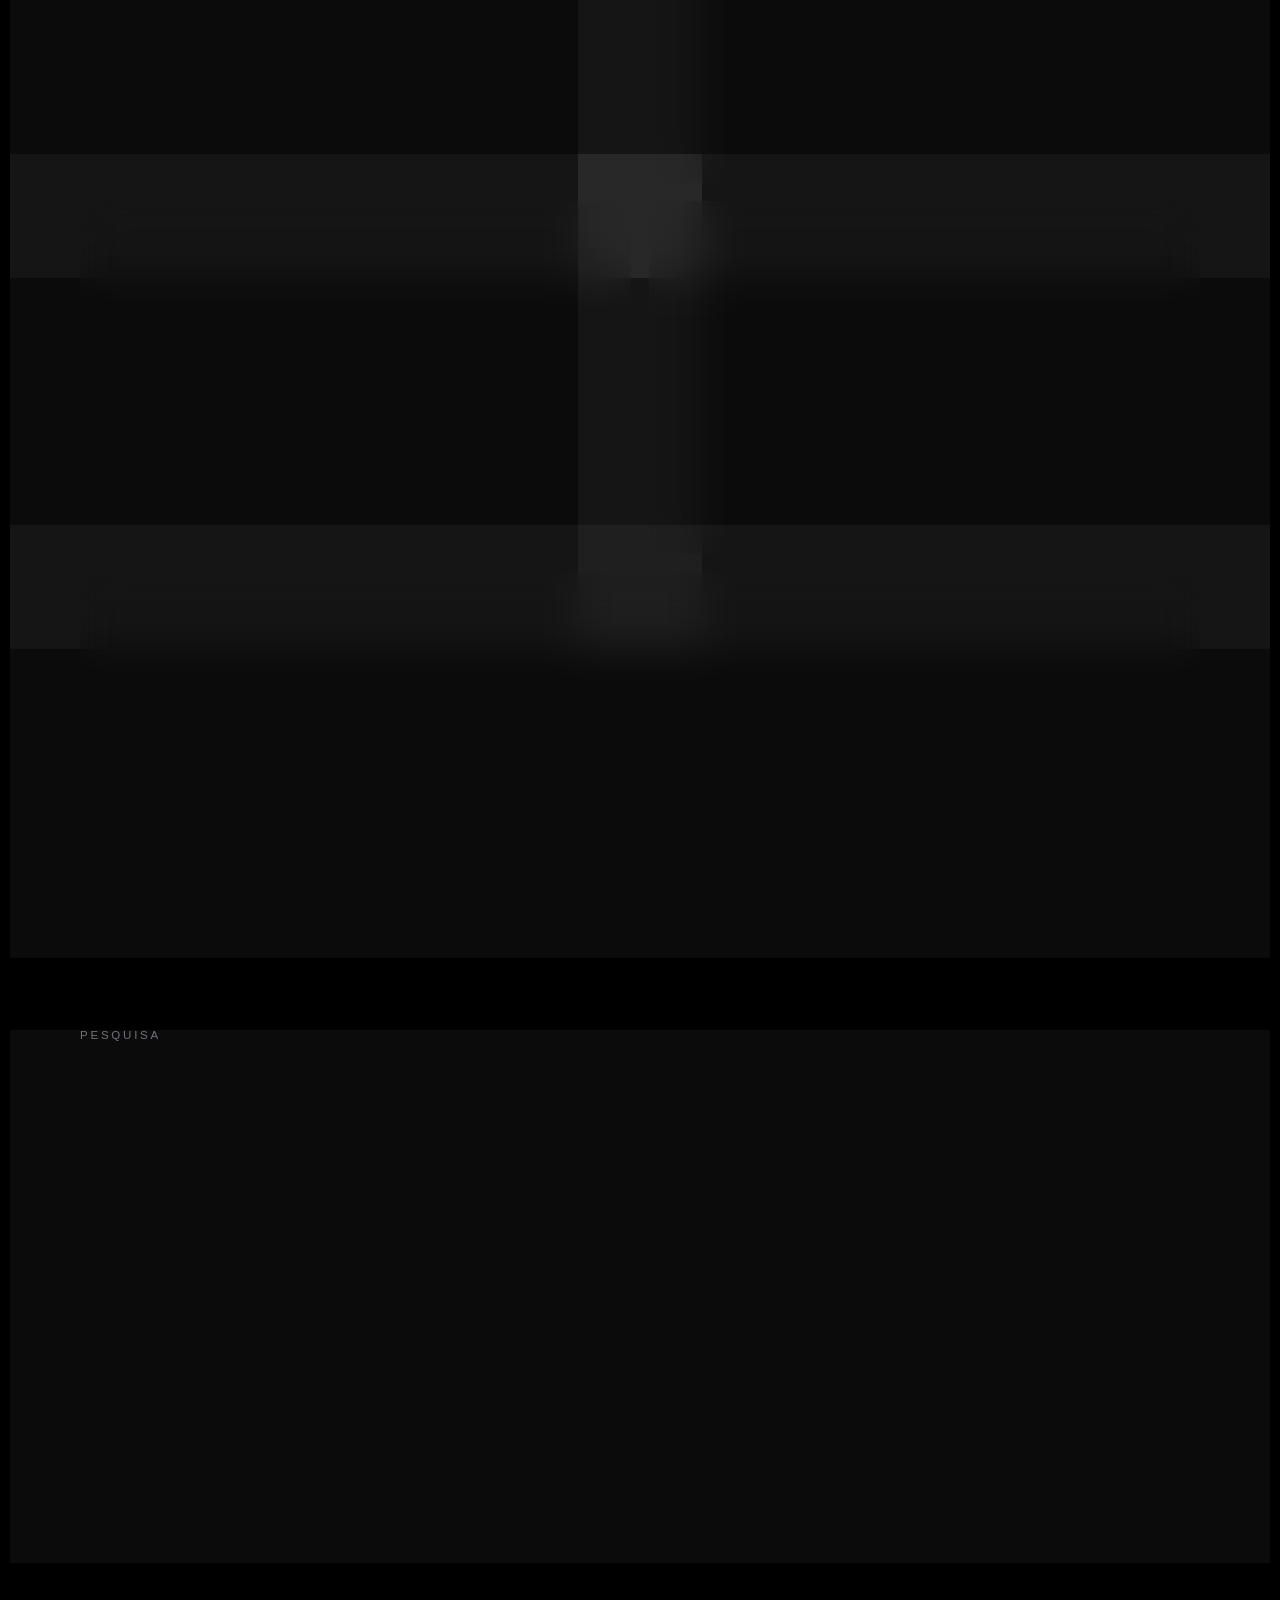
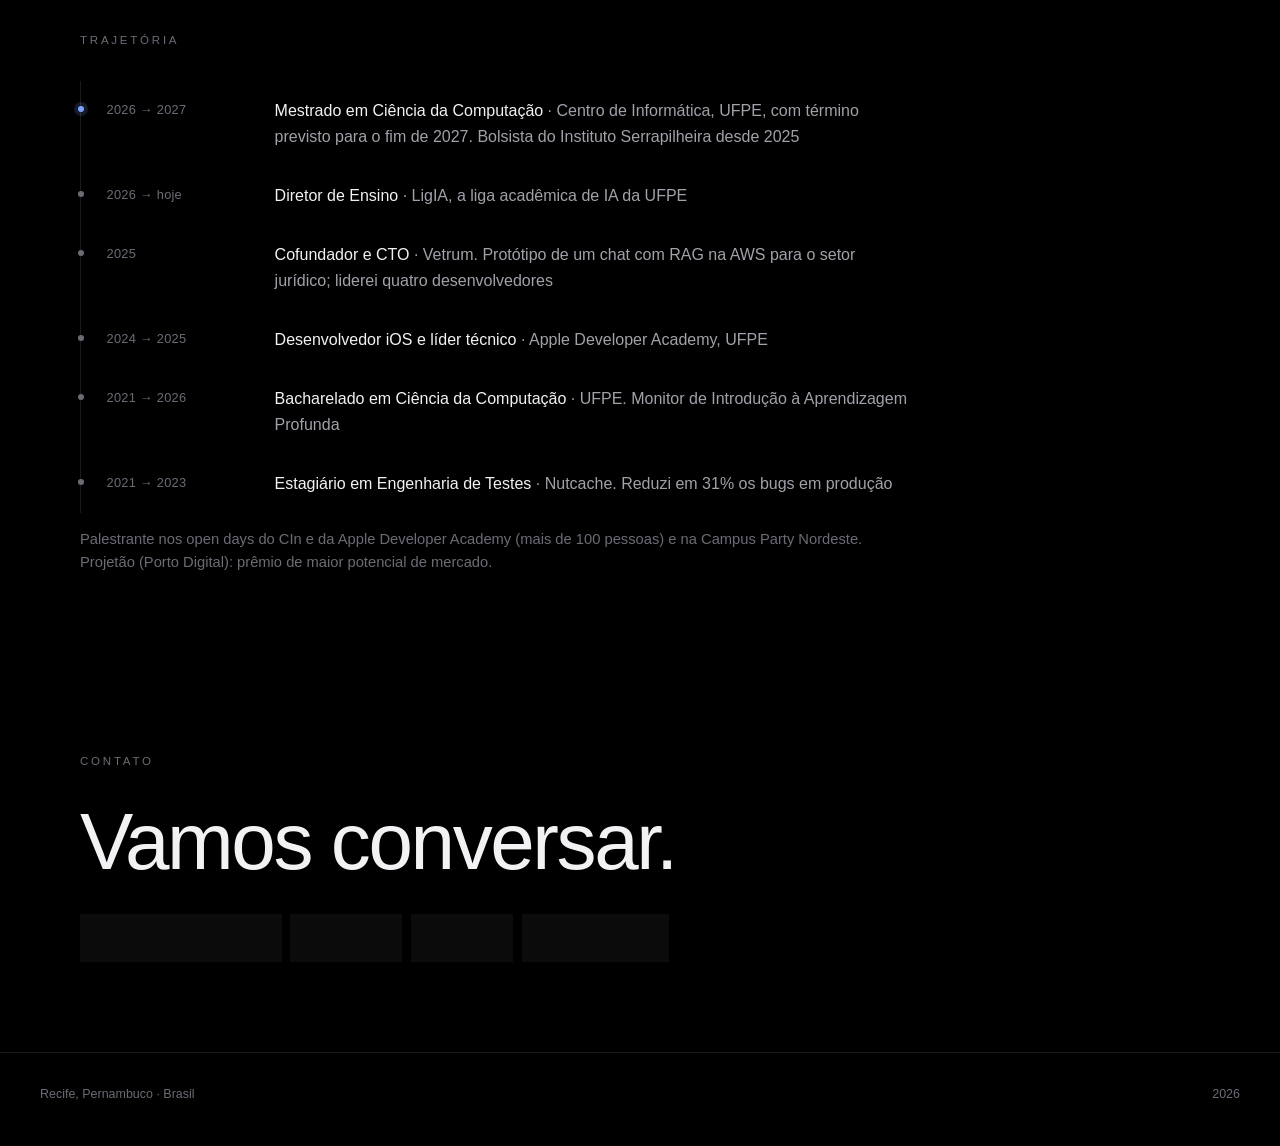
==== commit e5b61553: "Confere Aí: Jev decide, Haiku escreve só a frase; resultados do teste externo e da frase Co-Authored" ====
--- a/index.html
+++ b/index.html
@@ -129,28 +129,31 @@
         </p>
         <p>
           <span lang="pt-BR">
-            Uma chamada ao LLM lê a mensagem e escolhe em listas fechadas: rota, tipo de
-            golpe, sinais de alerta. A resposta é texto curado mais uma frase do modelo, e
-            um validador descarta tudo o que tranquiliza ou cita um contato fora da lista
-            aprovada. As rotas críticas ficam com as regras.
-          </span>
-          <span lang="en">
-            One LLM call reads the message into closed lists: route, scam type,
-            warning signs. The answer is curated text plus one sentence from the
-            model, and a validator throws out anything that reassures or names a
-            contact outside the approved list. Rules handle the critical routes.
+            Um modelo de decisão (o Jev, da TypeSafe) lê a mensagem e responde perguntas
+            fechadas: a rota, o tipo de golpe e a probabilidade de cada sinal de alerta. O
+            Claude Haiku escreve só uma frase dizendo o que a mensagem pede, sem decidir nada. O
+            resto da resposta é texto curado, um validador descarta tudo o que tranquiliza ou
+            cita um contato fora da lista aprovada, e as rotas críticas ficam com as regras.
+          </span>
+          <span lang="en">
+            A decision model (Jev, by TypeSafe) reads the message and answers closed
+            questions: the route, the scam type and a probability for each warning sign.
+            Claude Haiku writes only one sentence saying what the message asks for, and decides
+            nothing. The rest of the answer is curated text, a validator throws out anything
+            that reassures or names a contact outside the approved list, and rules handle
+            the critical routes.
           </span>
         </p>
         <p class="muted">
           <span lang="pt-BR">
-            O teste pré-registrado exigia que o modelo explicasse melhor do que regras
-            simples. Não explicou (+3,8 pontos contra uma meta de +15), então ficou só com
-            o trabalho em que ganhou: ler a mensagem.
-          </span>
-          <span lang="en">
-            The pre-registered test said the model had to explain better than plain
-            rules. It didn't (+3.8 points against a +15 bar), so it kept only the job
-            it did win: reading the message.
+            Em 2.000 mensagens brasileiras feitas por outras pessoas, manteve o alerta em 99,5%
+            dos golpes e baixou o falso "tem cara de golpe" nas verdadeiras de 50% (regras)
+            para 7%. Em SMS reais de Moçambique, pegou 77% dos golpes, contra 14% das regras.
+          </span>
+          <span lang="en">
+            On 2,000 Brazilian messages written by others, it kept 99.5% of scams flagged
+            and cut false "looks like a scam" alarms on genuine ones from 50% (rules) to 7%.
+            On real SMS from Mozambique it caught 77% of scams, against 14% for the rules.
           </span>
         </p>
         <p class="muted"><span lang="pt-BR">Protótipo de pesquisa, ainda não testado com pessoas.</span><span lang="en">Research prototype, not yet tested with people.</span></p>
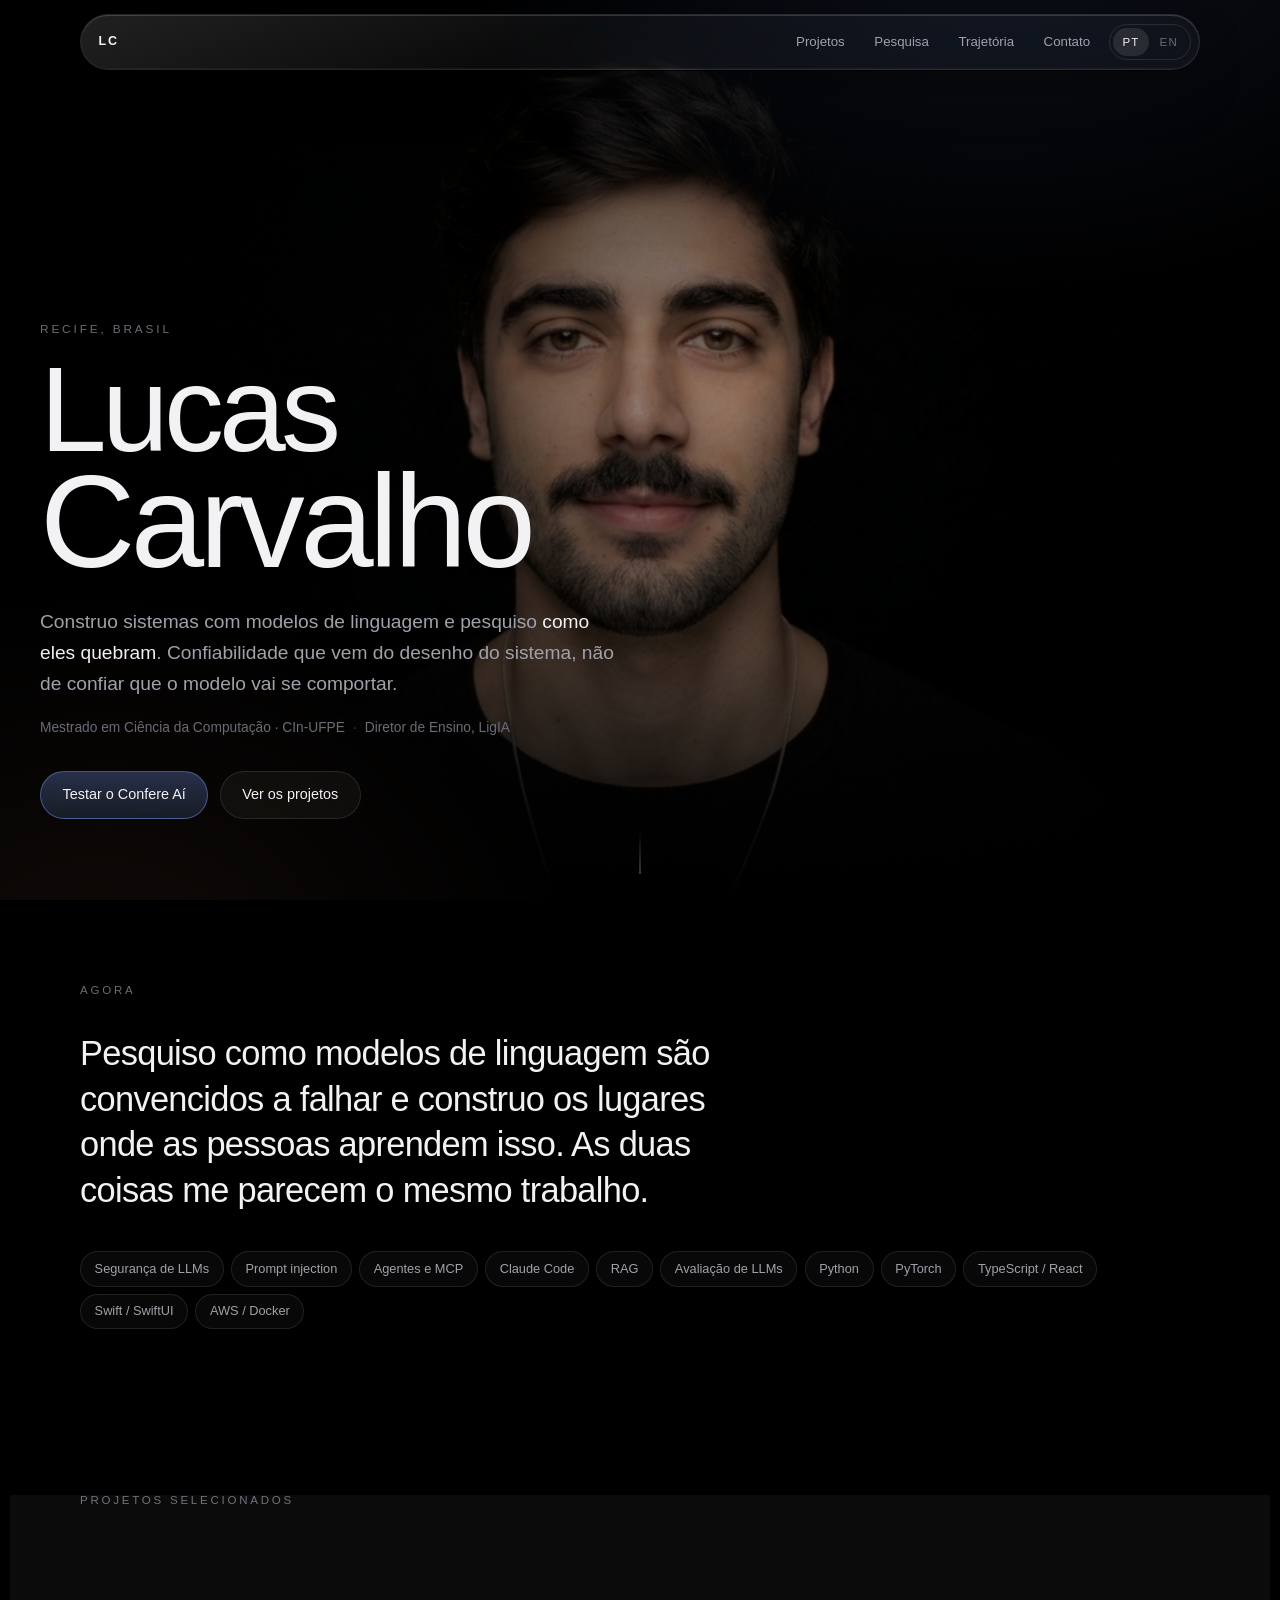
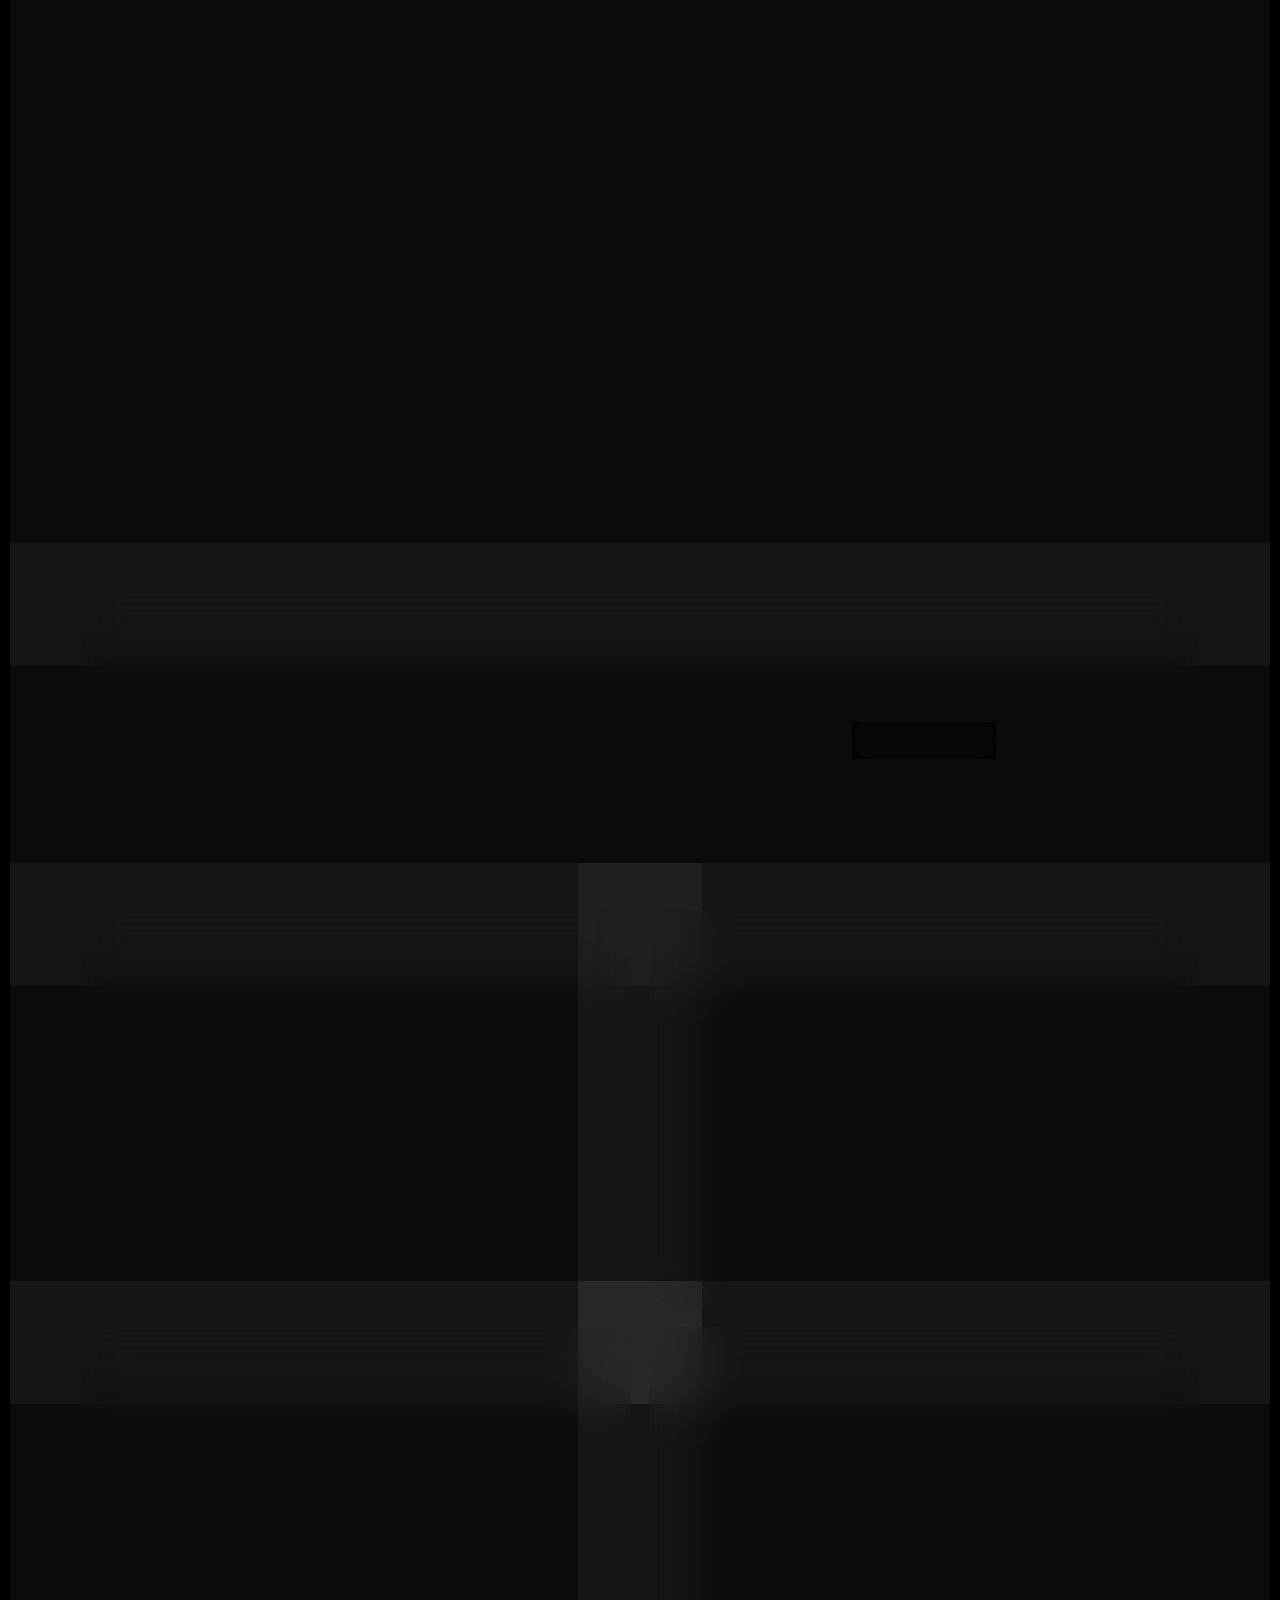
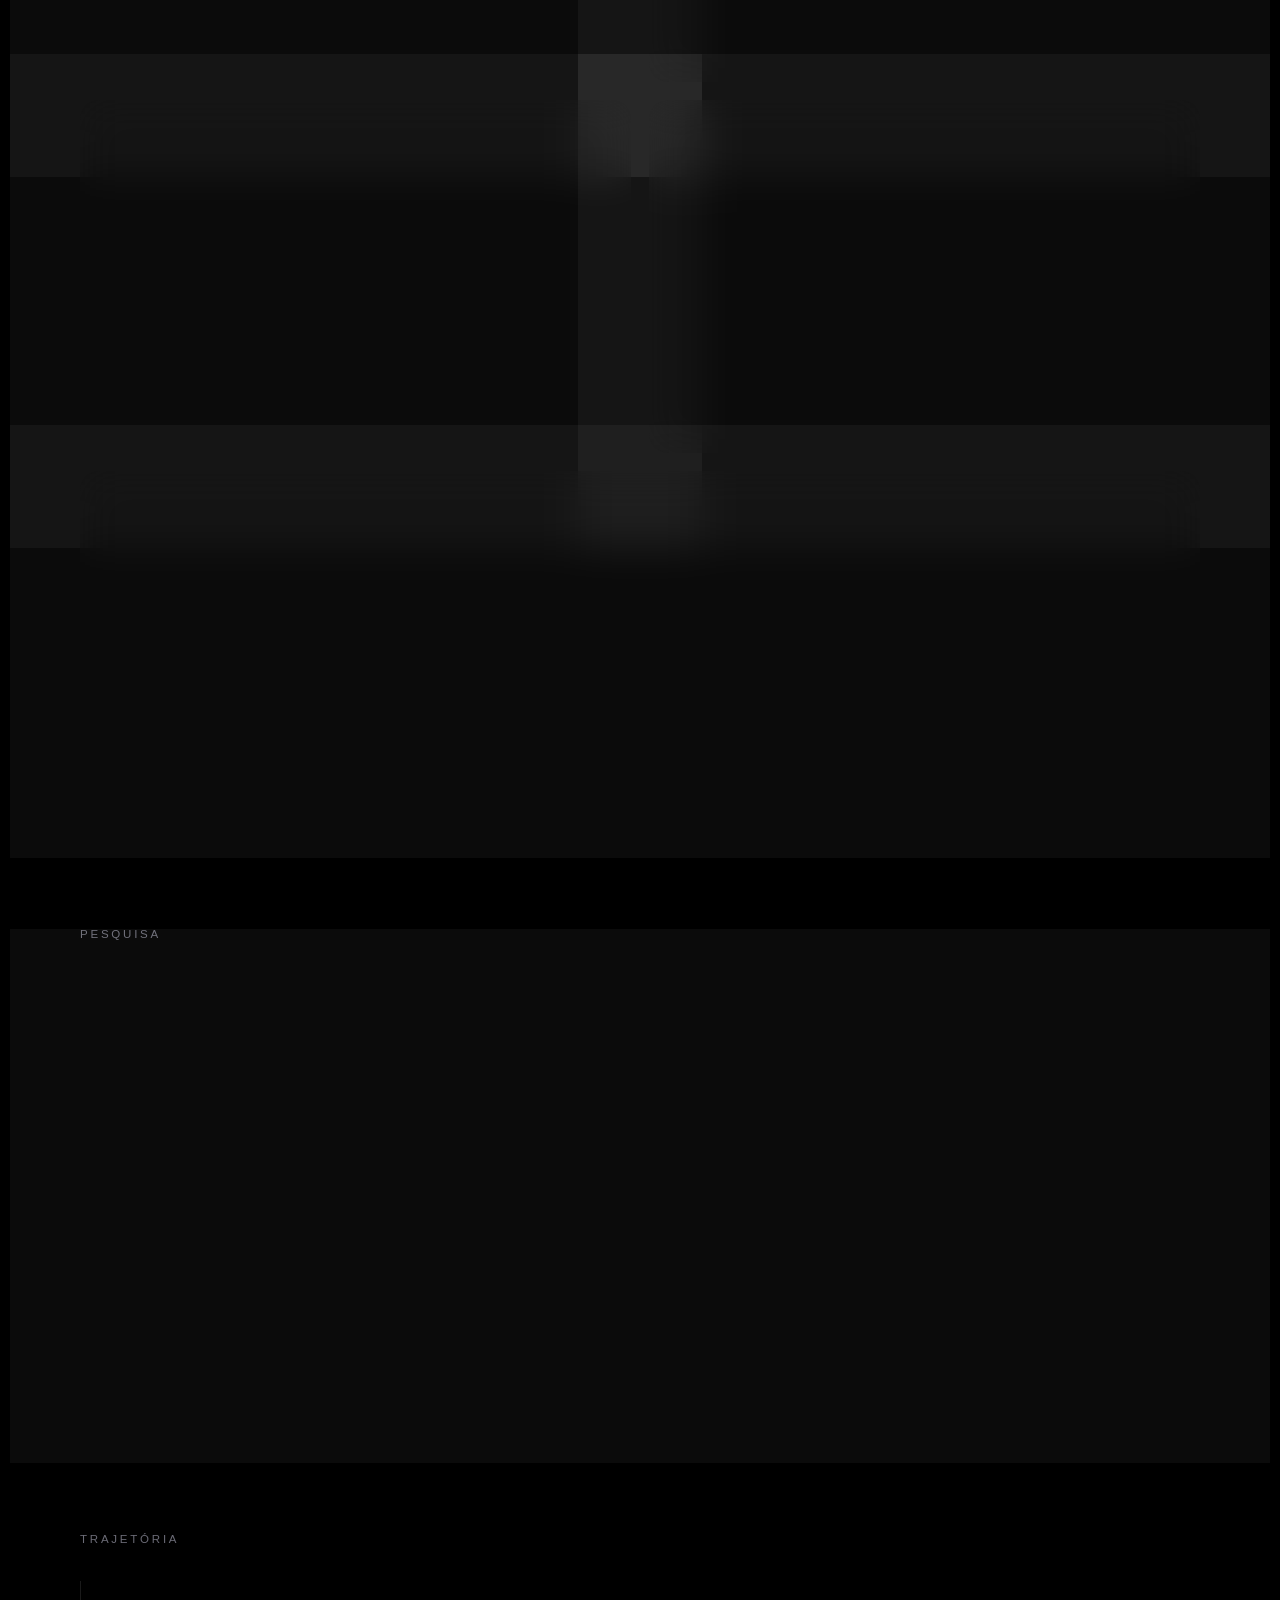
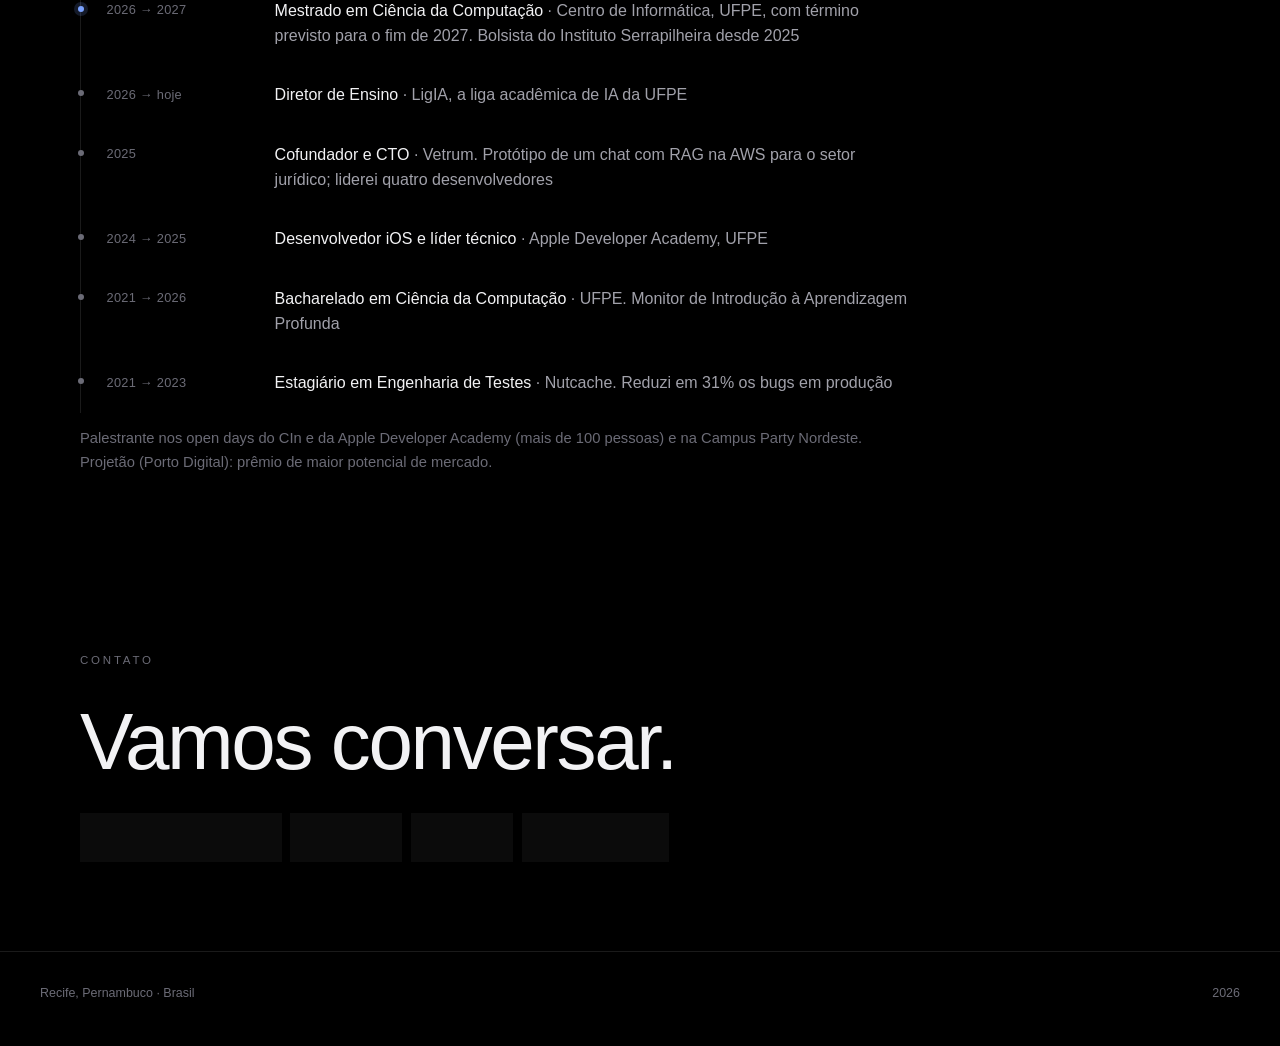
==== commit 5165ccb5: "Hide the project under double-blind review until the decision Co-Authored-By: Claude Opus 5.5 <norep" ====
--- a/index.html
+++ b/index.html
@@ -13,7 +13,7 @@
 <link rel="preconnect" href="https://api.fontshare.com">
 <link rel="preconnect" href="https://cdn.fontshare.com" crossorigin>
 <link rel="stylesheet" href="https://api.fontshare.com/v2/css?f%5B%5D=satoshi@300,400,500,700&f%5B%5D=switzer@300,400,500&display=swap">
-<link rel="stylesheet" href="styles.css?v=20261114">
+<link rel="stylesheet" href="styles.css?v=20261115">
 </head>
 <body>
 
@@ -165,42 +165,31 @@
       </figure>
     </article>
 
-    <!-- ViTViz -->
+    <!-- Projeto em revisão duplo-cega: o conteúdo sai do HTML até o resultado -->
     <article class="card glass reveal feature">
       <div class="card-copy">
-        <p class="tag"><span lang="pt-BR">Ferramenta de pesquisa · no ar</span><span lang="en">Research tool · live</span></p>
-        <h2>ViTViz</h2>
-        <p>
-          <span lang="pt-BR">
-            Envie uma imagem, escolha um Vision Transformer e veja a atenção dele se mover
-            enquanto um ataque adversarial roda. Attention rollout, mais visões por camada e
-            por cabeça. Cinco ataques (FGSM, PGD, MIM, TGR, SAGA), mostrados iteração por
-            iteração, em seis arquiteturas pré-treinadas ou com os seus próprios pesos.
-          </span>
-          <span lang="en">
-            Upload an image, pick a Vision Transformer, and watch its attention move
-            while an adversarial attack runs. Attention rollout plus per-layer and
-            per-head views. Five attack methods (FGSM, PGD, MIM, TGR, SAGA), shown
-            iteration by iteration, across six pretrained architectures or your own
-            weights.
-          </span>
-        </p>
-        <p class="muted">
-          <span lang="pt-BR">
-            As pessoas acreditam na fragilidade adversarial quando fazem um modelo errar com
-            a própria foto. Um slide nunca consegue isso.
-          </span>
-          <span lang="en">
-            People believe adversarial fragility when they make a model fail on their
-            own photo. A slide never does that.
-          </span>
-        </p>
-        <a class="link" href="https://huggingface.co/spaces/lucasddmc/ViTViz" target="_blank" rel="noopener"><span lang="pt-BR">Abrir o Space ↗</span><span lang="en">Open the Space ↗</span></a>
+        <p class="tag"><span lang="pt-BR">Pesquisa · em revisão</span><span lang="en">Research · under review</span></p>
+        <h2><span lang="pt-BR">Oculto durante a revisão</span><span lang="en">Hidden during review</span></h2>
+        <p>
+          <span lang="pt-BR">
+            Um artigo sobre este projeto está em revisão duplo-cega, em que quem avalia não
+            pode saber quem escreveu. Por isso ele fica fora do ar por enquanto e volta assim
+            que a revisão terminar.
+          </span>
+          <span lang="en">
+            A paper on this project is under double-blind review, where reviewers must not
+            know who wrote it. So it stays offline for now and comes back as soon as the
+            review is over.
+          </span>
+        </p>
       </div>
-      <figure class="card-figure">
-        <img class="invertible" src="assets/magnitude_redistribution.png" alt="Atenção limpa, atenção sob ataque e a diferença com sinal entre as duas, num Vision Transformer" data-en-alt="Clean attention, adversarial attention, and their signed difference across a Vision Transformer">
-        <figcaption><span lang="pt-BR">Redistribuição de magnitude: o mesmo agrupamento espacial, com as amplitudes permutadas.</span><span lang="en">Magnitude redistribution: same spatial cluster, permuted amplitudes.</span></figcaption>
-      </figure>
+      <div class="mask">
+        <div class="mask-lines" aria-hidden="true"><span></span><span></span><span></span><span></span><span></span></div>
+        <p class="mask-label">
+          <svg viewBox="0 0 16 16" width="13" height="13" aria-hidden="true"><path fill="currentColor" d="M5 7V5a3 3 0 0 1 6 0v2h.5A1.5 1.5 0 0 1 13 8.5v5A1.5 1.5 0 0 1 11.5 15h-7A1.5 1.5 0 0 1 3 13.5v-5A1.5 1.5 0 0 1 4.5 7H5Zm1.5 0h3V5a1.5 1.5 0 0 0-3 0v2Z"/></svg>
+          <span lang="pt-BR">Em revisão</span><span lang="en">Under review</span>
+        </p>
+      </div>
     </article>
 
     <div class="grid">
@@ -395,7 +384,7 @@
         </span>
       </p>
       <ul class="list">
-        <li><span lang="pt-BR"><strong>Atenção sob ataque.</strong> Como a atenção de Vision Transformers se redistribui sob perturbação adversarial, com o Instituto Serrapilheira. Artigo em revisão.</span><span lang="en"><strong>Attention under attack.</strong> How Vision Transformer attention redistributes under adversarial perturbation, with the Serrapilheira Institute. Paper under review.</span></li>
+        <li><span lang="pt-BR"><strong>Em revisão.</strong> Um artigo em revisão duplo-cega. Os detalhes voltam aqui quando a revisão terminar.</span><span lang="en"><strong>Under review.</strong> A paper under double-blind review. Details return here once the review is over.</span></li>
         <li><span lang="pt-BR"><strong>Ataques mais baratos a texto.</strong> Ataques caixa-preta a classificadores de texto que precisam de menos consultas.</span><span lang="en"><strong>Cheaper attacks on text.</strong> Work on black-box attacks against text classifiers that need fewer queries.</span></li>
       </ul>
     </div>
@@ -448,6 +437,6 @@
   <span id="year"></span>
 </footer>
 
-<script src="main.js?v=20261114" defer></script>
+<script src="main.js?v=20261115" defer></script>
 </body>
 </html>
--- a/styles.css
+++ b/styles.css
@@ -279,6 +279,23 @@
 .card-figure.phone img{ width:min(300px,100%); margin-inline:auto; }
 .card-figure.phone figcaption{ text-align:center; }
 
+/* projeto em revisão duplo-cega: o conteúdo saiu do HTML; o painel só imita um texto borrado */
+.mask{
+  position:relative; min-height:230px; display:grid; place-items:center; overflow:hidden;
+  border-radius:12px; border:1px solid var(--rule); background:var(--bg-raise);
+}
+.mask-lines{ position:absolute; inset:16% 10%; display:grid; gap:14px; align-content:center; filter:blur(7px); }
+.mask-lines span{ display:block; height:12px; border-radius:6px; background:rgba(255,255,255,.16); }
+.mask-lines span:nth-child(1){ width:92%; } .mask-lines span:nth-child(2){ width:76%; }
+.mask-lines span:nth-child(3){ width:86%; background:rgba(122,162,255,.22); }
+.mask-lines span:nth-child(4){ width:58%; } .mask-lines span:nth-child(5){ width:70%; }
+.mask-label{
+  position:relative; display:inline-flex; align-items:center; gap:.45rem; margin:0;
+  font-size:.72rem; letter-spacing:.16em; text-transform:uppercase; color:var(--ink-dim);
+  padding:.5rem .95rem; border:1px solid var(--glass-brd); border-radius:999px;
+  background:rgba(0,0,0,.6); -webkit-backdrop-filter:blur(8px); backdrop-filter:blur(8px);
+}
+
 .grid{ display:grid; gap:1.1rem; grid-template-columns:repeat(2,1fr); }
 @media (max-width:780px){ .grid{ grid-template-columns:1fr; } }
 /* a card that closes an odd-sized grid takes the whole row */
